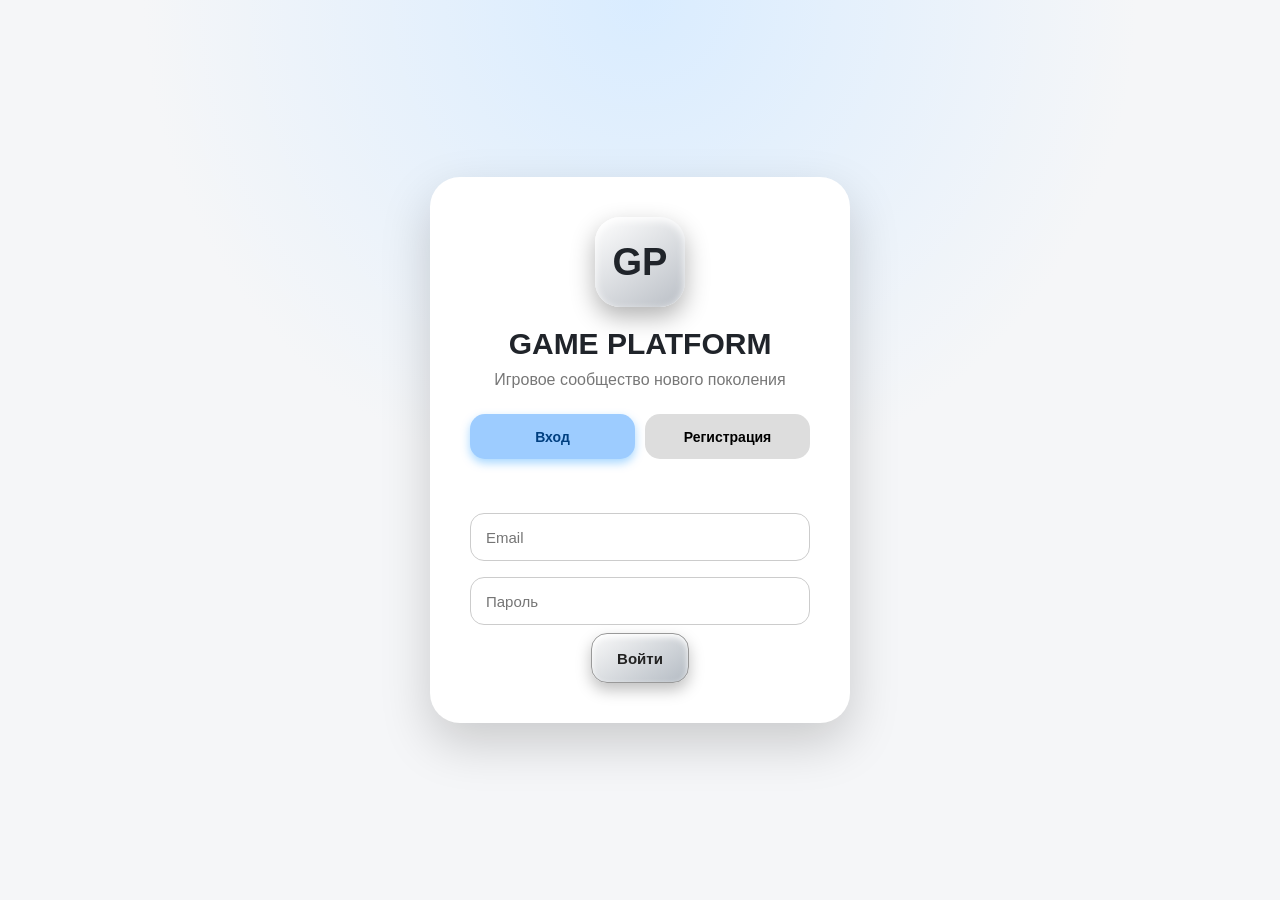
==== index.html @ 3b7c0f41 "Update index.html" ====
<!DOCTYPE html>
<html lang="ru">
<head>
<meta charset="UTF-8">
<meta name="viewport" content="width=device-width, initial-scale=1.0">
<title>GAME PLATFORM</title>
<link rel="stylesheet" href="style.css">
</head>
<body>

<section id="auth-screen" class="auth-screen">
  <div class="auth-card">
    <div class="logo">GP</div>
    <h1>GAME PLATFORM</h1>
    <p>Игровое сообщество нового поколения</p>

    <div class="auth-tabs">
      <button id="login-tab" class="active" type="button">Вход</button>
      <button id="register-tab" type="button">Регистрация</button>
    </div>

    <div id="auth-message"></div>

    <form id="login-form" autocomplete="on">
      <input id="login-email" type="email" placeholder="Email" required autocomplete="email">
      <input id="login-password" type="password" placeholder="Пароль" required autocomplete="current-password">
      <button class="main-button" type="submit">Войти</button>
    </form>

    <form id="register-form" class="hidden" autocomplete="on">
      <input id="register-nickname" placeholder="Игровой ник" required maxlength="30">
      <input id="register-email" type="email" placeholder="Email" required autocomplete="email">
      <input id="register-password" type="password" placeholder="Пароль" required minlength="6" autocomplete="new-password">
      <button class="main-button" type="submit">Создать аккаунт</button>
    </form>
  </div>
</section>

<div id="app" class="hidden">

  <header class="topbar">
    <div class="brand">
      <div class="brand-logo">GP</div>
      <div>
        <h2>GAME PLATFORM</h2>
        <span>COMMUNITY</span>
      </div>
    </div>
    <div class="top-profile">
      <img id="top-avatar" referrerpolicy="no-referrer" src="https://cdn-icons-png.flaticon.com/512/4712/4712109.png" alt="">
      <div>
        <strong id="top-name">Player</strong>
        <span>Online</span>
      </div>
    </div>
  </header>

  <div class="layout">

    <aside class="sidebar">
      <div class="menu-title">PLATFORM</div>
      <button class="menu-button active" data-page="home" type="button">🏠 Главная</button>
      <button class="menu-button" data-page="games" type="button">🎮 Игры</button>
      <button class="menu-button" data-page="guilds" type="button">⚔ Гильдии</button>
      <button class="menu-button" data-page="news" type="button">📰 Новости</button>

      <div class="menu-title">COMMUNITY</div>
      <button class="menu-button" data-page="online" type="button">🟢 Онлайн</button>
      <button class="menu-button" data-page="chat" type="button">💬 Чат</button>
      <button class="menu-button" data-page="conference" type="button">🎙 Конференции</button>
      <button class="menu-button" data-page="profile" type="button">👤 Профиль</button>

      <button id="logout" class="menu-button logout" type="button">Выход</button>
    </aside>

    <main class="content">

      <section id="home" class="page active">
        <h1>Главная</h1>
        <div class="dash-stats">
          <div class="dash-stat"><div class="dash-stat-icon">🟢</div><div class="dash-stat-value" id="dash-online">—</div><div class="dash-stat-label">Сейчас онлайн</div></div>
          <div class="dash-stat"><div class="dash-stat-icon">🎙</div><div class="dash-stat-value" id="dash-rooms">—</div><div class="dash-stat-label">Активных комнат</div></div>
          <div class="dash-stat"><div class="dash-stat-icon">💬</div><div class="dash-stat-value" id="dash-messages">—</div><div class="dash-stat-label">Сообщений в чате</div></div>
          <div class="dash-stat"><div class="dash-stat-icon">📄</div><div class="dash-stat-value" id="dash-templates">—</div><div class="dash-stat-label">Шаблонов</div></div>
        </div>
        <div class="dash-grid">
          <div class="news-panel"><h2>Последние новости</h2><div id="news-list">Загрузка новостей…</div></div>
          <div class="dash-recent"><h2>Последние сообщения</h2><div id="home-recent-messages" class="dash-recent-list">Загрузка…</div></div>
        </div>
      </section>

      <section id="games" class="page">
        <div class="view-head">
          <h1>🎮 Игры</h1>
          <button id="toggle-add-game" class="main-button" type="button">+ Добавить игру</button>
        </div>

        <div id="add-game-panel" class="add-game-panel hidden">
          <h2>Новая игра</h2>
          <form id="add-game-form" onsubmit="return false">
            <label class="profile-field"><span>Название игры</span><input id="game-name-input" placeholder="Counter-Strike 2" maxlength="60" required></label>
            <label class="profile-field"><span>Ссылка на официальный сайт</span><input id="game-url-input" type="url" placeholder="https://www.counter-strike.net" required><small class="field-hint" id="game-url-hint">Иконка автоматически подтянется с сайта</small></label>
            <label class="profile-field"><span>Описание</span><textarea id="game-desc-input" rows="2" maxlength="200" placeholder="Краткое описание"></textarea></label>
            <label class="profile-field"><span>Своя иконка (необязательно)</span><input id="game-icon-input" type="url" placeholder="Оставьте пустым — подтянем с сайта"></label>
            <div class="game-icon-preview">
              <div class="game-icon-preview-img-wrap" id="game-icon-preview-wrap"><span id="game-icon-preview-fallback">🎮</span></div>
              <span class="game-icon-preview-text" id="game-icon-preview-text">Превью иконки появится здесь</span>
            </div>
            <div class="profile-actions">
              <button id="save-game-btn" class="main-button" type="button">Добавить игру</button>
              <button id="cancel-game-btn" class="main-button secondary" type="button">Отмена</button>
            </div>
            <div id="game-status" class="profile-status"></div>
          </form>
        </div>

        <div id="games-list" class="games-grid"><div class="dash-recent-empty">Загрузка игр…</div></div>
      </section>

      <section id="guilds" class="page">
        <div class="view-head">
          <h1>⚔ Гильдии</h1>
          <button id="guild-create-toggle" class="main-button" type="button">+ Создать гильдию</button>
        </div>

        <div id="guild-create-panel" class="add-game-panel hidden">
          <h2>Новая гильдия</h2>
          <form id="guild-create-form" onsubmit="return false">
            <label class="profile-field"><span>Игра</span><select id="guild-game-select" required><option value="">— Выберите игру —</option></select></label>
            <label class="profile-field"><span>Название гильдии</span><input id="guild-name-input" placeholder="Название" maxlength="40" required></label>
            <label class="profile-field"><span>Описание</span><textarea id="guild-desc-input" rows="2" maxlength="200" placeholder="Кратко о гильдии"></textarea></label>
            <div class="profile-actions">
              <button id="guild-create-btn" class="main-button" type="button">Создать</button>
              <button id="guild-create-cancel" class="main-button secondary" type="button">Отмена</button>
            </div>
          </form>
        </div>

        <div class="guilds-game-filter" id="guilds-game-filter"></div>
        <div id="guilds-list" class="guilds-grid"><div class="dash-recent-empty">Загрузка…</div></div>
      </section>

      <section id="news" class="page"><h1>📰 Новости</h1><div class="news-panel"><div id="news-page-list">Загрузка…</div></div></section>

      <section id="online" class="page">
        <div class="view-head"><h1>🟢 Онлайн</h1><span class="online-count-badge" id="online-page-count">0</span></div>
        <div id="online-list-page" class="online-list-page"><div class="dash-recent-empty">Никого нет онлайн</div></div>
      </section>

      <section id="chat" class="page">
        <h1>💬 Общий чат</h1>
        <div class="chat-box">
          <div id="messages" class="messages"></div>
          <div class="chat-controls">
            <input id="message-text" placeholder="Сообщение…" maxlength="500" autocomplete="off">
            <button id="send-message" class="main-button" type="button">Отправить</button>
          </div>
        </div>
      </section>

      <section id="conference" class="page">
        <h1>🎙 Видеоконференции</h1>
        <div class="conference-layout">
          <div class="rooms-panel">
            <h2>Комнаты</h2>
            <form id="create-room-form" class="create-room-form" onsubmit="return false">
              <input id="room-name-input" placeholder="Название комнаты" maxlength="60" required>
              <input id="room-desc-input" placeholder="Описание (необязательно)" maxlength="120">
              <button id="create-room-btn" class="main-button" type="button">Создать</button>
            </form>
            <div id="rooms-list">Загрузка комнат…</div>
          </div>
          <div class="video-panel">
            <h2 id="current-room-title">Комната не выбрана</h2>
            <div id="room-status" class="room-status"></div>
            <div id="mirotalk-container" class="mirotalk-container">
              <div class="mirotalk-placeholder" id="mirotalk-placeholder">
                <div class="mirotalk-placeholder-icon">🎥</div>
                <p>Выберите комнату из списка слева, чтобы начать конференцию</p>
              </div>
            </div>
            <div class="room-controls"><button id="leave-room" class="main-button" type="button">Покинуть комнату</button></div>
          </div>
        </div>
      </section>

      <section id="profile" class="page">
        <h1>👤 Профиль</h1>
        <div class="profile-card">
          <div class="profile-avatar-wrap"><img id="profile-avatar" referrerpolicy="no-referrer" src="https://cdn-icons-png.flaticon.com/512/4712/4712109.png" alt=""></div>
          <h2 id="profile-name">Player</h2>
          <div id="vip-level">VIP 0</div>
          <div id="admin-badge" class="admin-badge hidden">👑 Администратор</div>
          <div class="profile-id"><span>ID профиля</span><code id="profile-id">—</code></div>
          <div id="schema-warning" class="schema-warning hidden"></div>
          <form class="profile-form" id="profile-form" onsubmit="return false">
            <label class="profile-field" id="field-nickname"><span>Никнейм</span><input id="pf-nickname" placeholder="Player" maxlength="30" required><small class="field-hint">От 2 до 30 символов.</small></label>
            <label class="profile-field" id="field-avatar"><span>Ссылка на аватар</span><input id="pf-avatar" placeholder="https://i.imgur.com/xxxxx.jpg" type="url"><small class="field-hint" id="pf-avatar-hint">Прямая ссылка на картинку.</small></label>
            <div class="profile-field-row" id="field-row-city-age">
              <label class="profile-field" id="field-city"><span>Город</span><input id="pf-city" placeholder="Москва" maxlength="40"></label>
              <label class="profile-field" id="field-age"><span>Возраст</span><input id="pf-age" type="number" min="1" max="120" placeholder="18"></label>
            </div>
            <label class="profile-field" id="field-about"><span>О себе</span><textarea id="pf-about" rows="4" maxlength="300" placeholder="Расскажите о себе…"></textarea><small class="field-hint"><span id="pf-about-count">0</span> / 300</small></label>
            <div class="profile-actions">
              <button id="save-profile" class="main-button" type="button">Сохранить</button>
              <button id="reset-profile" class="main-button secondary" type="button">Сбросить</button>
            </div>
            <div id="profile-status" class="profile-status"></div>
          </form>
        </div>
      </section>

    </main>

    <aside class="rightbar">
      <h3>PROFILE</h3>
      <div class="side-profile">
        <img id="side-avatar" referrerpolicy="no-referrer" src="https://cdn-icons-png.flaticon.com/512/4712/4712109.png" alt="">
        <h2 id="side-name">Player</h2>
        <div id="side-vip">VIP 0</div>
      </div>
      <div class="online-box"><span class="online-dot"></span>Онлайн: <strong id="online-count">0</strong></div>
    </aside>

  </div>
</div>

<div id="guild-overlay" class="guild-overlay hidden">
  <div class="guild-overlay-header">
    <button id="guild-overlay-back" class="guild-overlay-back" type="button">← Назад</button>
    <div class="guild-overlay-header-title" id="guild-overlay-header-title">Гильдия</div>
    <div class="guild-overlay-header-actions" id="guild-overlay-header-actions"></div>
  </div>
  <div class="guild-overlay-body" id="guild-overlay-body"></div>
</div>

<div id="file-viewer" class="file-viewer hidden">
  <div class="file-viewer-header">
    <div class="file-viewer-title" id="file-viewer-title">Файл</div>
    <div class="file-viewer-actions">
      <button id="file-viewer-download" class="main-button" type="button">⬇ Скачать</button>
      <button id="file-viewer-close" class="main-button danger" type="button">Закрыть</button>
    </div>
  </div>
  <div class="file-viewer-body" id="file-viewer-body"></div>
</div>

<!-- ============================================================
     РЕДАКТОР
============================================================ -->
<div id="template-viewer" class="template-viewer hidden">
  <div class="template-viewer-window">

    <div class="template-viewer-header">
      <div class="template-viewer-title">
        <div class="template-viewer-title-main" id="tpl-viewer-title">Редактор</div>
        <div class="template-viewer-title-sub" id="tpl-viewer-sub">—</div>
      </div>
      <div class="template-viewer-actions">
        <span class="tpl-mode-badge" id="tpl-mode-badge">🔒 Только просмотр</span>
        <button id="tpl-viewer-reset" class="main-button secondary hidden" type="button">↺ Отменить</button>
        <button id="tpl-viewer-save" class="main-button hidden" type="button">💾 Сохранить</button>
        <button id="tpl-viewer-close" class="main-button danger" type="button">Закрыть</button>
      </div>
    </div>

    <div class="editor-tabs">
      <button class="editor-tab-btn active" data-mode="content" type="button">🎨 Содержимое</button>
      <button class="editor-tab-btn" data-mode="code" type="button">&lt;/&gt; HTML-код</button>
      <button class="editor-tab-btn" data-mode="import" type="button">🌐 Импорт с сайта</button>
    </div>

    <div class="editor-toolbar" id="editor-toolbar"></div>

    <div class="editor-body">
      <div class="editor-pane editor-pane-content active" id="editor-pane-content">
        <div class="visual-editor-wrap">
          <div id="visual-editor" class="visual-editor" contenteditable="false"></div>
        </div>
      </div>

      <div class="editor-pane editor-pane-code" id="editor-pane-code">
        <textarea id="tpl-viewer-code" spellcheck="false" autocomplete="off"></textarea>
      </div>

      <div class="editor-pane editor-pane-import" id="editor-pane-import">
        <div class="import-pane">

          <div class="import-mode-switch">
            <button class="import-mode-btn active" data-import-mode="url" type="button">🔗 По ссылке</button>
            <button class="import-mode-btn" data-import-mode="html" type="button">📋 Вставить HTML вручную</button>
          </div>

          <div id="import-url-block">
            <div class="import-url-row">
              <input id="import-url" type="url" placeholder="https://example.com/page" autocomplete="off">
              <button class="main-button" id="import-load" type="button">🌐 Загрузить</button>
            </div>
            <div class="import-hint">
              Скопируйте адрес страницы и вставьте сюда. Загрузим HTML через публичный CORS-прокси,
              найдём все таблицы и картинки. Если сайт блокирует прокси — переключитесь на режим «Вставить HTML вручную».
            </div>
          </div>

          <div id="import-html-block" class="hidden">
            <div class="import-url-row">
              <input id="import-base-url" type="url" placeholder="https://example.com/  (для абсолютных ссылок картинок)" autocomplete="off">
              <button class="main-button" id="import-parse-btn" type="button">📋 Разобрать HTML</button>
            </div>
            <textarea id="import-html" placeholder="Откройте нужную страницу, нажмите Ctrl+U (или Cmd+Option+U), выделите всё (Ctrl+A / Cmd+A), скопируйте (Ctrl+C / Cmd+C) и вставьте сюда…" spellcheck="false"></textarea>
            <div class="import-hint">
              Этот режим работает всегда: браузер отдаёт вам HTML, а парсер находит таблицы и картинки локально.
              В поле URL укажите адрес страницы — это нужно, чтобы относительные ссылки картинок стали абсолютными.
            </div>
          </div>

          <div id="import-status" class="import-status"></div>
          <div id="import-results" class="import-results"></div>

          <div class="import-footer">
            <div class="import-counter" id="import-counter">Выбрано: 0</div>
            <div class="import-footer-actions">
              <button class="main-button secondary" id="import-clear" type="button">Сбросить</button>
              <button class="main-button" id="import-insert" type="button" disabled>💾 Сохранить в документ</button>
            </div>
          </div>

        </div>
      </div>
    </div>

    <div class="editor-status-bar" id="editor-status-bar"></div>

  </div>
</div>

<script src="https://cdn.jsdelivr.net/npm/@supabase/supabase-js@2"></script>
<script src="https://cdn.jsdelivr.net/npm/xlsx@0.18.5/dist/xlsx.full.min.js"></script>
<script src="app.js"></script>

</body>
</html>
---- style.css ----
/* =====================================
   GAME PLATFORM — WHITE 3D UI
===================================== */

*{ box-sizing:border-box; margin:0; padding:0; font-family:"Segoe UI", Arial, sans-serif; }
body{ background:#ffffff; color:#20242a; min-height:100vh; }
.hidden{ display:none!important; }

/* AUTH */
.auth-screen{ width:100%; height:100vh; display:flex; justify-content:center; align-items:center;
    background:radial-gradient(circle at top, #d9ecff, transparent 45%), #f5f6f8; }
.auth-card{ width:420px; padding:40px; background:white; border-radius:30px;
    box-shadow:0 20px 50px rgba(0,0,0,.18); text-align:center; }
.logo{ width:90px; height:90px; margin:auto;
    display:flex; align-items:center; justify-content:center;
    border-radius:25px; font-size:38px; font-weight:900;
    background:linear-gradient(145deg,#ffffff,#b9bec5);
    box-shadow:inset 0 3px 8px white, 0 10px 25px rgba(0,0,0,.3); }
.auth-card h1{ margin-top:20px; font-size:30px; }
.auth-card p{ color:#777; margin:10px 0 25px; }
.auth-tabs{ display:flex; gap:10px; margin-bottom:20px; }
.auth-tabs button{ flex:1; height:45px; border:none; border-radius:15px; cursor:pointer;
    background:#ddd; font-weight:700; font-size:14px; transition:.2s; }
.auth-tabs button.active{ background:#9dccff; color:#003f80;
    box-shadow:0 4px 10px rgba(0,140,255,.35); }
#auth-message{ min-height:18px; margin-bottom:8px; font-size:13px; color:#c33; }
#auth-message.ok{ color:#1e8f4a; }

input, textarea, select{
    width:100%; padding:0 15px; margin:8px 0; border-radius:14px;
    border:1px solid #ccc; background:white; font-size:15px;
    transition:.2s; font-family:inherit; color:#1a2332;
}
input, select{ height:48px; }
textarea{ padding:12px 15px; resize:vertical; }
input:focus, textarea:focus, select:focus{
    outline:none; border-color:#369cff; box-shadow:0 0 12px rgba(0,140,255,.45);
}

.main-button{ height:50px; padding:0 25px; border-radius:16px;
    border:1px solid #999; cursor:pointer;
    background:linear-gradient(145deg,#fafafa,#b4bbc3);
    color:#222; font-weight:700; font-size:15px;
    box-shadow:inset 0 3px 6px white, 0 7px 15px rgba(0,0,0,.25); transition:.25s; }
.main-button:hover{ transform:translateY(-3px);
    background:linear-gradient(145deg,#fff,#9ed0ff); color:#004d99;
    box-shadow:0 0 18px rgba(0,140,255,.7), 0 10px 20px rgba(0,0,0,.3); }
.main-button:active{ transform:translateY(0);
    box-shadow:inset 0 3px 6px rgba(0,0,0,.2), 0 3px 8px rgba(0,0,0,.2); }
.main-button.secondary{ background:linear-gradient(145deg,#f0f3f7,#d4dae3); color:#4a5568; }
.main-button.danger{ background:linear-gradient(145deg,#fde8e8,#f4b8b8); color:#8a1717; border-color:#e0a0a0; }
.main-button:disabled{ opacity:.5; cursor:not-allowed; transform:none; }
.main-button.small{ height:38px; padding:0 14px; font-size:13px; border-radius:12px; }

.topbar{ height:85px; display:flex; justify-content:space-between; align-items:center;
    padding:0 30px; background:white; border-bottom:1px solid #ddd;
    box-shadow:0 5px 20px rgba(0,0,0,.12); }
.brand{ display:flex; align-items:center; gap:15px; }
.brand-logo{ width:55px; height:55px; display:flex; align-items:center; justify-content:center;
    border-radius:18px; font-size:25px; font-weight:900;
    background:linear-gradient(145deg,#fff,#aaa);
    box-shadow:0 6px 15px rgba(0,0,0,.3); }
.brand span{ color:#777; font-size:12px; }
.top-profile{ display:flex; align-items:center; gap:15px; }
.top-profile img{ width:55px; height:55px; border-radius:50%; object-fit:cover;
    border:3px solid white; box-shadow:0 5px 15px rgba(0,0,0,.3); background:#eef2f8; }

.layout{ display:flex; min-height:calc(100vh - 85px); }
.sidebar{ width:270px; background:linear-gradient(180deg,#f1f3f6,#d8dce2);
    padding:20px; box-shadow:5px 0 25px rgba(0,0,0,.15); }
.menu-title{ margin:20px 10px 10px; color:#777; font-size:12px;
    font-weight:900; letter-spacing:2px; }
.menu-button{ width:100%; height:52px; margin-bottom:14px; border-radius:16px;
    border:1px solid #999; cursor:pointer; font-size:15px; font-weight:700;
    background:linear-gradient(145deg,#fafafa,#b5bbc2);
    box-shadow:inset 0 3px 5px white, 0 6px 12px rgba(0,0,0,.25);
    transition:.25s; text-align:left; padding:0 16px; }
.menu-button:hover, .menu-button.active{
    transform:translateY(-3px);
    background:linear-gradient(145deg,#fff,#a9d6ff);
    color:#004d99;
    box-shadow:0 0 20px rgba(140,200,255,.7), 0 8px 18px rgba(0,0,0,.3); }
.logout{ margin-top:40px; }
.content{ flex:1; padding:35px; min-width:0; }
.page{ display:none; }
.page.active{ display:block; }
.content h1{ font-size:34px; margin-bottom:25px; }

.news-panel, .empty-card, .chat-box, .profile-card,
.rooms-panel, .video-panel{
    background:white; border-radius:25px; padding:30px;
    border:1px solid #eee; box-shadow:0 10px 35px rgba(0,0,0,.15); }

.view-head{ display:flex; align-items:center; justify-content:space-between;
    margin-bottom:20px; gap:16px; flex-wrap:wrap; }
.view-head h1{ margin-bottom:0; }
.online-count-badge{ padding:6px 16px; border-radius:20px; font-weight:800;
    background:linear-gradient(145deg,#dff5e1,#a7e2ad);
    color:#155724; font-size:14px; }

.dash-stats{ display:grid; grid-template-columns:repeat(auto-fit, minmax(180px, 1fr));
    gap:14px; margin-bottom:24px; }
.dash-stat{ background:white; border:1px solid #eee; border-radius:20px;
    padding:22px; text-align:center;
    box-shadow:0 8px 22px rgba(0,0,0,.10); transition:.2s; }
.dash-stat:hover{ transform:translateY(-3px); box-shadow:0 12px 28px rgba(60,120,220,.18); }
.dash-stat-icon{ font-size:32px; margin-bottom:8px; }
.dash-stat-value{ font-size:30px; font-weight:900; color:#1a2332; }
.dash-stat-label{ font-size:12px; color:#7a849a; margin-top:4px;
    text-transform:uppercase; letter-spacing:.6px; font-weight:700; }
.dash-grid{ display:grid; grid-template-columns:1fr 1fr; gap:20px; }
.dash-recent{ background:white; border-radius:25px; padding:30px;
    border:1px solid #eee; box-shadow:0 10px 35px rgba(0,0,0,.15); }
.dash-recent h2, .news-panel h2{ font-size:18px; margin-bottom:14px; color:#1a2332; }
.dash-recent-list{ display:flex; flex-direction:column; gap:10px;
    max-height:340px; overflow-y:auto; }
.dash-recent-item{ padding:10px 12px; background:#f8faff;
    border:1px solid #eaf0f9; border-radius:12px; font-size:13px; }
.dash-recent-item b{ color:#1b4aa8; }
.dash-recent-item .dash-recent-time{ color:#98a2b5; font-size:11px; margin-left:6px; }
.dash-recent-empty{ padding:30px; text-align:center; color:#98a2b5; font-size:13px;
    background:#fafcff; border:1px dashed #dfe7f2; border-radius:14px; }

.news-item{ padding:18px; border-left:4px solid #369cff;
    background:#f8faff; border-radius:12px; margin-bottom:14px; }
.news-item h3{ font-size:17px; margin-bottom:8px; color:#1a2332; }
.news-item p{ color:#5a6577; font-size:14px; line-height:1.5; }

.messages{ height:460px; overflow-y:auto; background:#f4f6f8;
    border-radius:20px; padding:18px; display:flex; flex-direction:column; gap:10px; }
.chat-message{ display:flex; gap:10px; padding:8px 10px;
    border-radius:14px; transition:.15s; position:relative; }
.chat-message:hover{ background:#f8fbff; }
.chat-message.own{ background:linear-gradient(180deg,#eef4ff,#dfeaff); }
.chat-avatar{ width:38px; height:38px; border-radius:50%;
    background:#e3ecfb; color:#1b4aa8;
    display:flex; align-items:center; justify-content:center;
    font-weight:800; font-size:15px; flex-shrink:0; overflow:hidden;
    border:2px solid white; box-shadow:0 3px 8px rgba(0,0,0,.08); }
.chat-avatar img{ width:100%; height:100%; object-fit:cover; }
.chat-body{ flex:1; min-width:0; }
.chat-head{ display:flex; align-items:baseline; gap:8px; }
.chat-head b{ color:#1b4aa8; font-size:14px; }
.chat-head .msg-time{ color:#98a2b5; font-size:11px; }
.chat-text{ color:#2a3446; font-size:14px; margin-top:2px;
    line-height:1.45; word-wrap:break-word; overflow-wrap:anywhere; }
.chat-delete{ position:absolute; top:6px; right:6px;
    width:26px; height:26px; border-radius:8px;
    background:#fff; border:1px solid #e6b3b3; color:#c33;
    cursor:pointer; font-size:14px; line-height:1;
    display:none; align-items:center; justify-content:center; }
.chat-message:hover .chat-delete{ display:flex; }
.chat-delete:hover{ background:#fde8e8; }
.chat-controls{ display:flex; gap:10px; margin-top:15px; }
.chat-controls input{ flex:1; margin:0; }

.conference-layout{ display:flex; gap:25px; align-items:flex-start; }
.rooms-panel{ width:340px; flex-shrink:0; }
.video-panel{ flex:1; min-width:0; }
.create-room-form{ display:flex; flex-direction:column; gap:8px; margin-bottom:18px;
    padding:14px; background:#f8faff; border:1px solid #eaf0f9; border-radius:14px; }
.create-room-form input, .create-room-form select, .create-room-form textarea{ margin:0; height:42px; font-size:14px; }
.create-room-form button{ height:42px; font-size:14px; }
.room-card{ background:#f4f5f7; padding:18px; margin-bottom:15px;
    border-radius:18px; box-shadow:0 5px 12px rgba(0,0,0,.12); border:1px solid #e8edf5; }
.room-card h3{ font-size:16px; margin-bottom:6px; color:#1a2332; }
.room-card p{ font-size:13px; color:#6a7488; margin-bottom:6px; }
.room-card .main-button{ margin-top:10px; width:100%; height:42px; font-size:14px; }
.room-status{ min-height:20px; margin-bottom:10px; font-size:12.5px;
    color:#7a849a; font-weight:600; }
.room-status.err{ color:#c33; }
.room-status.ok{ color:#1e8f4a; }

.mirotalk-container{ width:100%; height:550px; border-radius:20px; overflow:hidden;
    background:#0f172a; margin:20px 0; position:relative; border:1px solid #334155; }
.mirotalk-container iframe{ width:100%; height:100%; border:0; display:block; }
.mirotalk-placeholder{ width:100%; height:100%; display:flex; flex-direction:column;
    align-items:center; justify-content:center; color:#8ba1c2; text-align:center; padding:40px; }
.mirotalk-placeholder-icon{ font-size:64px; margin-bottom:16px; opacity:.6; }
.mirotalk-placeholder p{ font-size:15px; max-width:320px; line-height:1.5; }
.room-controls{ display:flex; gap:10px; flex-wrap:wrap; margin-top:15px; }
.room-controls .main-button{ height:44px; font-size:14px; padding:0 18px; }

/* GAMES */
.add-game-panel{ background:white; border:1px solid #eee; border-radius:25px;
    padding:28px; margin-bottom:24px; box-shadow:0 10px 35px rgba(0,0,0,.15); }
.add-game-panel h2{ font-size:18px; margin-bottom:14px; color:#1a2332; }
.add-game-panel form{ display:flex; flex-direction:column; gap:14px; }
.game-icon-preview{ display:flex; align-items:center; gap:14px;
    padding:14px 16px; background:#f8faff; border:1px solid #eaf0f9; border-radius:14px; }
.game-icon-preview-img-wrap{ width:64px; height:64px; border-radius:14px;
    background:linear-gradient(145deg,#eaf2ff,#dfeaff);
    display:flex; align-items:center; justify-content:center;
    font-size:28px; overflow:hidden; flex-shrink:0;
    border:2px solid white; box-shadow:0 4px 12px rgba(60,120,220,.15); }
.game-icon-preview-img-wrap img{ width:100%; height:100%; object-fit:cover; }
.game-icon-preview-text{ font-size:13px; color:#7a849a; line-height:1.4; }
.game-icon-preview-text.ok{ color:#1e8f4a; font-weight:600; }
.game-icon-preview-text.err{ color:#c33; font-weight:600; }
.games-grid{ display:grid; grid-template-columns:repeat(auto-fill, minmax(280px, 1fr)); gap:16px; }
.game-card{ background:white; border:1px solid #e8edf5; border-radius:20px;
    padding:18px; transition:.22s; position:relative;
    box-shadow:0 6px 18px rgba(0,0,0,.06); display:flex; flex-direction:column; gap:12px; }
.game-card:hover{ transform:translateY(-4px); border-color:#cfdff9;
    box-shadow:0 12px 30px rgba(60,120,220,.18); }
.game-card-header{ display:flex; align-items:center; gap:14px; }
.game-card-icon{ width:64px; height:64px; border-radius:16px;
    background:linear-gradient(145deg,#eaf2ff,#dfeaff);
    display:flex; align-items:center; justify-content:center;
    font-size:28px; overflow:hidden; flex-shrink:0;
    border:2px solid white; box-shadow:0 4px 12px rgba(60,120,220,.15); }
.game-card-icon img{ width:100%; height:100%; object-fit:cover; }
.game-card-title{ font-size:16px; font-weight:800; color:#1a2332;
    word-break:break-word; line-height:1.3; }
.game-card-desc{ font-size:13px; color:#6a7488; line-height:1.45; min-height:36px; }
.game-card-actions{ display:flex; gap:8px; flex-wrap:wrap;
    padding-top:10px; border-top:1px solid #eef2f8; }
.game-card-actions .main-button{ flex:1; height:38px; font-size:13px; padding:0 12px; border-radius:12px; }
.game-delete{ position:absolute; top:10px; right:10px;
    width:28px; height:28px; border-radius:10px;
    background:#fff; border:1px solid #e6b3b3; color:#c33;
    cursor:pointer; font-size:16px; line-height:1;
    display:none; align-items:center; justify-content:center; z-index:2; }
.game-card:hover .game-delete{ display:flex; }
.game-delete:hover{ background:#fde8e8; }

/* GUILDS */
.guilds-game-filter{ display:flex; gap:8px; flex-wrap:wrap; margin-bottom:20px; }
.guild-filter-chip{ padding:8px 16px; border-radius:20px; cursor:pointer;
    background:white; border:1px solid #dde6f3; color:#4a5568;
    font-size:13px; font-weight:700; transition:.2s;
    display:flex; align-items:center; gap:6px; }
.guild-filter-chip:hover{ border-color:#a9d6ff; color:#004d99;
    transform:translateY(-2px); box-shadow:0 6px 14px rgba(60,120,220,.15); }
.guild-filter-chip.active{ background:linear-gradient(145deg,#f0f6ff,#e0eeff);
    border-color:#9dccff; color:#1b4aa8; box-shadow:0 6px 14px rgba(60,120,220,.20); }
.guild-filter-chip img{ width:20px; height:20px; border-radius:5px; object-fit:cover; }
.guilds-grid{ display:grid; grid-template-columns:repeat(auto-fill, minmax(280px, 1fr)); gap:16px; }
.guild-card{ background:white; border:1px solid #e8edf5; border-radius:20px;
    padding:18px; cursor:pointer; transition:.22s;
    box-shadow:0 6px 18px rgba(0,0,0,.06);
    display:flex; gap:14px; align-items:flex-start; }
.guild-card:hover{ transform:translateY(-4px); border-color:#cfdff9;
    box-shadow:0 12px 30px rgba(60,120,220,.18); }
.guild-card-icon{ width:56px; height:56px; border-radius:16px; flex-shrink:0;
    background:linear-gradient(145deg,#eaf2ff,#dfeaff);
    display:flex; align-items:center; justify-content:center;
    font-size:26px; overflow:hidden;
    border:2px solid white; box-shadow:0 4px 12px rgba(60,120,220,.15); }
.guild-card-icon img{ width:100%; height:100%; object-fit:cover; }
.guild-card-body{ flex:1; min-width:0; }
.guild-card h3{ font-size:16px; margin-bottom:4px; color:#1a2332; word-break:break-word; }
.guild-card p{ font-size:12.5px; color:#7a849a; margin-bottom:8px; line-height:1.4;
    display:-webkit-box; -webkit-line-clamp:2; -webkit-box-orient:vertical; overflow:hidden; }
.guild-meta{ display:flex; gap:10px; font-size:11.5px; color:#6a7488;
    font-weight:600; flex-wrap:wrap; align-items:center; }
.guild-meta .joined-badge{ color:#155724; background:#dff5e1; padding:2px 8px; border-radius:10px; }
.guild-meta .pending-badge{ color:#8a6a10; background:#fff4d6; padding:2px 8px; border-radius:10px; }
.guild-game-badge{ display:inline-flex; align-items:center; gap:5px;
    padding:3px 9px; border-radius:12px;
    background:#eef4ff; color:#1b4aa8; font-size:11px; font-weight:800; }
.guild-game-badge img{ width:14px; height:14px; border-radius:3px; object-fit:cover; }

/* GUILD OVERLAY */
.guild-overlay{ position:fixed; inset:0; z-index:900;
    background:linear-gradient(180deg,#f4f7fb,#e9eef6);
    display:flex; flex-direction:column; overflow:hidden;
    animation:gov-in .22s ease; }
@keyframes gov-in{ from{ transform:translateY(30px); opacity:0; } to{ transform:translateY(0); opacity:1; } }
.guild-overlay-header{ height:72px; flex-shrink:0;
    background:white; border-bottom:1px solid #e6eaf1;
    display:flex; align-items:center; gap:16px;
    padding:0 24px; box-shadow:0 2px 12px rgba(40,70,120,.08); }
.guild-overlay-back{ height:42px; padding:0 18px; border-radius:12px;
    border:1px solid #cfd6e0;
    background:linear-gradient(180deg,#ffffff,#eef1f6);
    color:#2a3446; font-weight:700; font-size:14px;
    cursor:pointer; transition:.2s;
    box-shadow:inset 0 1px 0 #fff, 0 3px 0 #c4ccd8, 0 4px 10px rgba(40,60,90,.10); }
.guild-overlay-back:hover{ color:#1b57c8; border-color:#b9c8e6;
    box-shadow:inset 0 1px 0 #fff, 0 3px 0 #b9c5d8, 0 6px 12px rgba(60,120,220,.22);
    transform:translateY(-1px); }
.guild-overlay-header-title{ flex:1; font-size:17px; font-weight:800; color:#1a2332;
    white-space:nowrap; overflow:hidden; text-overflow:ellipsis; }
.guild-overlay-header-actions{ display:flex; gap:8px; }
.guild-overlay-header-actions .main-button{ height:42px; padding:0 18px; font-size:13.5px; border-radius:12px; }
.guild-overlay-body{ flex:1; overflow-y:auto; padding:26px;
    display:flex; flex-direction:column; gap:20px;
    max-width:1180px; width:100%; margin:0 auto; }
.guild-hero{ background:white; border-radius:22px; padding:24px;
    border:1px solid #e9eef5; box-shadow:0 10px 30px rgba(40,70,120,.10);
    display:flex; gap:22px; align-items:flex-start; }
.guild-hero-icon{ position:relative; width:110px; height:110px; border-radius:24px; flex-shrink:0;
    background:linear-gradient(145deg,#eaf2ff,#dfeaff);
    display:flex; align-items:center; justify-content:center;
    font-size:52px; overflow:hidden;
    border:3px solid white; box-shadow:0 10px 24px rgba(60,120,220,.20); }
.guild-hero-icon img{ width:100%; height:100%; object-fit:cover; }
.guild-hero-icon-edit{ position:absolute; bottom:-8px; right:-8px;
    width:38px; height:38px; border-radius:50%;
    background:linear-gradient(145deg,#fff,#d0dae8);
    border:2px solid white; cursor:pointer;
    display:flex; align-items:center; justify-content:center;
    font-size:16px; box-shadow:0 4px 12px rgba(0,0,0,.18); transition:.2s; }
.guild-hero-icon-edit:hover{ transform:scale(1.08);
    background:linear-gradient(145deg,#fff,#a9d6ff); }
.guild-hero-info{ flex:1; min-width:0; }
.guild-hero-info h1{ font-size:26px; color:#1a2332; margin-bottom:8px;
    word-break:break-word; line-height:1.2; }
.guild-hero-meta{ display:flex; gap:10px; flex-wrap:wrap; margin-bottom:12px; }
.guild-hero-desc{ color:#5a6577; font-size:14.5px; line-height:1.55;
    margin-bottom:14px; word-wrap:break-word; }
.guild-hero-actions{ display:flex; gap:10px; flex-wrap:wrap; }
.guild-hero-actions .main-button{ height:44px; font-size:14px; padding:0 18px; }

.guild-tabs{ display:flex; gap:6px; background:#eef2f8; padding:6px;
    border-radius:14px; align-self:flex-start; flex-wrap:wrap; }
.guild-tab-btn{ min-width:160px; height:44px; border-radius:10px; border:none;
    cursor:pointer; background:transparent; color:#5a6577;
    font-weight:700; font-size:14px; transition:.2s; padding:0 18px; }
.guild-tab-btn.active{ background:white; color:#1b4aa8;
    box-shadow:0 2px 8px rgba(60,120,220,.15); }
.guild-tab-panel{ background:white; border-radius:22px; padding:24px;
    border:1px solid #e9eef5; box-shadow:0 10px 30px rgba(40,70,120,.10); }
.guild-tab-content{ display:none; }
.guild-tab-content.active{ display:block; }

.guild-pending-section{ padding:14px 16px; background:#fff8e6;
    border:1px solid #f4dca0; border-radius:14px; margin-bottom:18px; }
.guild-pending-title{ font-size:13px; font-weight:800; color:#8a6a10;
    text-transform:uppercase; letter-spacing:.6px; margin-bottom:10px; }
.guild-pending-item{ display:flex; align-items:center; gap:10px;
    padding:8px 10px; background:white; border-radius:10px; margin-bottom:8px; }
.guild-pending-item:last-child{ margin-bottom:0; }
.guild-pending-name{ flex:1; font-weight:700; font-size:13.5px; color:#1a2332; }
.guild-pending-item .main-button{ height:34px; font-size:12.5px; padding:0 12px; }

.guild-members-list{ display:flex; flex-direction:column; gap:10px; }
.guild-member-row{ display:flex; align-items:center; gap:12px;
    padding:12px 14px; background:#f8faff;
    border:1px solid #eaf0f9; border-radius:14px; }
.guild-member-avatar{ width:44px; height:44px; border-radius:50%;
    background:#e3ecfb; color:#1b4aa8;
    display:flex; align-items:center; justify-content:center;
    font-weight:800; font-size:17px; overflow:hidden; flex-shrink:0;
    border:2px solid white; box-shadow:0 3px 8px rgba(0,0,0,.08); }
.guild-member-avatar img{ width:100%; height:100%; object-fit:cover; }
.guild-member-info{ flex:1; min-width:0; }
.guild-member-name{ font-weight:700; font-size:14.5px; color:#1a2332; }
.guild-member-role{ font-size:11.5px; margin-top:2px; font-weight:700; }
.guild-member-role.owner{ color:#b9830a; }
.guild-member-role.deputy{ color:#1b4aa8; }
.guild-member-role.member{ color:#7a849a; }
.guild-member-actions{ display:flex; gap:6px; flex-wrap:wrap; }
.guild-member-actions .main-button{ height:34px; font-size:12px; padding:0 12px; border-radius:10px; }

.material-upload-form{ padding:18px; background:#f8faff;
    border:1px solid #eaf0f9; border-radius:16px; margin-bottom:18px; }
.material-upload-form h3{ font-size:14px; margin-bottom:12px; color:#1a2332; }
.material-form-row{ display:flex; gap:10px; flex-wrap:wrap; margin-bottom:10px; }
.material-form-row > *{ flex:1; min-width:200px; margin:0; }
.material-file-input{
    padding:12px 16px; border-radius:12px; border:1px dashed #a9d6ff;
    background:#fff; cursor:pointer; font-size:13.5px;
    display:flex; align-items:center; gap:10px; transition:.2s; }
.material-file-input:hover{ border-color:#369cff; background:#f6faff; }
.material-file-input input[type="file"]{ display:none; }
.material-file-input .file-text{ color:#5a6577; }
.material-file-input .file-text b{ color:#1b4aa8; }

.upload-progress{ margin-top:8px; height:6px; border-radius:6px;
    background:#e3e9f2; overflow:hidden; }
.upload-progress-bar{ height:100%;
    background:linear-gradient(90deg,#9dccff,#369cff);
    width:0%; transition:width .2s; }

.materials-board{ display:grid;
    grid-template-columns:repeat(auto-fill, minmax(260px, 1fr)); gap:14px; }
.material-btn{ display:flex; align-items:center;
    padding:16px 18px; border-radius:16px;
    border:1px solid #cfd6e0; cursor:pointer; text-align:left;
    background:linear-gradient(180deg,#ffffff 0%,#eef1f6 55%,#dde3ec 100%);
    color:#2a3446; position:relative; overflow:hidden; font-family:inherit;
    box-shadow:inset 0 1px 0 rgba(255,255,255,0.9),
        0 1px 2px rgba(40,60,90,0.10),
        0 3px 0 #c4ccd8,
        0 4px 10px rgba(40,60,90,0.10);
    transition:transform .15s ease, box-shadow .2s ease, color .2s ease, border-color .2s ease; }
.material-btn::after{ content:""; position:absolute; top:0; left:-60%;
    width:40%; height:100%;
    background:linear-gradient(100deg, transparent, rgba(90,150,255,0.28), transparent);
    transform:skewX(-18deg); opacity:0;
    transition:opacity .25s ease, left .55s ease; }
.material-btn:hover::after{ opacity:1; left:130%; }
.material-btn:hover{ color:#1b57c8; border-color:#b9c8e6; transform:translateY(-3px);
    box-shadow:inset 0 1px 0 rgba(255,255,255,0.9),
        0 1px 2px rgba(40,60,90,0.12),
        0 4px 0 #b9c5d8,
        0 8px 18px rgba(60,120,220,0.24); }
.material-btn-body{ flex:1; min-width:0; }
.material-btn-title{ font-weight:800; font-size:14.5px; color:inherit;
    word-break:break-word; line-height:1.3; margin-bottom:3px; }
.material-btn-meta{ font-size:11.5px; color:#7a849a; font-weight:600;
    word-break:break-word; line-height:1.3; }
.material-btn-delete{ position:absolute; top:8px; right:8px;
    width:26px; height:26px; border-radius:8px;
    background:#fff; border:1px solid #e6b3b3; color:#c33;
    cursor:pointer; font-size:14px; line-height:1;
    display:none; align-items:center; justify-content:center; z-index:2; }
.material-btn:hover .material-btn-delete{ display:flex; }
.material-btn-delete:hover{ background:#fde8e8; }

.tpl-ai-hint{ display:flex; gap:16px;
    padding:16px 18px;
    background:linear-gradient(135deg,#f0f7ff 0%,#e8f3ff 100%);
    border:1px solid #cfdff9; border-radius:16px; margin-bottom:18px; }
.tpl-ai-hint-icon{ font-size:32px; flex-shrink:0;
    width:52px; height:52px; display:flex; align-items:center; justify-content:center;
    background:white; border-radius:14px; box-shadow:0 6px 16px rgba(60,120,220,.15); }
.tpl-ai-hint-body{ flex:1; min-width:0; }
.tpl-ai-hint-title{ font-size:14px; font-weight:800; color:#1b4aa8; margin-bottom:5px; }
.tpl-ai-hint-text{ font-size:12.5px; color:#4a648f; line-height:1.5; margin-bottom:10px; }
.tpl-ai-prompt{ padding:12px 14px; background:white;
    border:1px solid #cfdff9; border-left:4px solid #2f7cff;
    border-radius:10px; font-family:Consolas, Monaco, monospace;
    font-size:12px; color:#2a3446; line-height:1.5;
    margin-bottom:10px; word-wrap:break-word; }

.templates-grid{ display:grid;
    grid-template-columns:repeat(auto-fill, minmax(280px, 1fr)); gap:14px; }
.tpl-card{ background:#f8faff; border:1px solid #eaf0f9;
    border-radius:16px; padding:16px;
    display:flex; flex-direction:column; gap:10px;
    transition:.2s; position:relative; }
.tpl-card:hover{ transform:translateY(-3px); border-color:#cfdff9;
    box-shadow:0 10px 24px rgba(60,120,220,.15); }
.tpl-card-title{ font-size:15px; font-weight:800; color:#1a2332;
    line-height:1.3; word-break:break-word; padding-right:24px; }
.tpl-card-desc{ font-size:12.5px; color:#6a7488; line-height:1.5;
    min-height:34px;
    display:-webkit-box; -webkit-line-clamp:3;
    -webkit-box-orient:vertical; overflow:hidden; }
.tpl-card-meta{ font-size:11px; color:#98a2b5;
    display:flex; justify-content:space-between; gap:8px;
    padding-top:8px; border-top:1px solid #e6ecf4; }
.tpl-card-actions{ display:flex; gap:8px; }
.tpl-card-actions .main-button{ flex:1; height:38px; font-size:13px; padding:0 14px; border-radius:11px; }
.tpl-delete{ position:absolute; top:10px; right:10px;
    width:26px; height:26px; border-radius:9px;
    background:#fff; border:1px solid #e6b3b3; color:#c33;
    cursor:pointer; font-size:14px; line-height:1;
    display:none; align-items:center; justify-content:center; z-index:2; }
.tpl-card:hover .tpl-delete{ display:flex; }
.tpl-delete:hover{ background:#fde8e8; }

/* ============================================================
   EDITOR (визуальный редактор + код)
============================================================ */
.template-viewer{
    position:fixed; inset:0; z-index:1100;
    background:rgba(15,25,45,.88);
    backdrop-filter:blur(6px);
    display:flex; align-items:center; justify-content:center;
    padding:20px;
    animation:fade-in .18s ease;
}
@keyframes fade-in{ from{opacity:0} to{opacity:1} }

.template-viewer-window{
    width:100%; max-width:1500px;
    height:100%; max-height:920px;
    background:#eef2f8;
    border-radius:20px;
    display:flex; flex-direction:column;
    overflow:hidden;
    box-shadow:0 30px 80px rgba(0,0,0,.5);
    border:1px solid #cfd6e0;
}

.template-viewer-header{
    min-height:64px; flex-shrink:0;
    display:flex; align-items:center; gap:14px;
    padding:12px 22px;
    background:rgba(255,255,255,.97);
    border-bottom:1px solid #e6eaf1;
    flex-wrap:wrap;
}
.template-viewer-title{ flex:1; min-width:200px; }
.template-viewer-title-main{
    font-weight:800; color:#1a2332; font-size:16px;
    white-space:nowrap; overflow:hidden; text-overflow:ellipsis;
}
.template-viewer-title-sub{
    font-size:12px; color:#7a849a; margin-top:2px;
    white-space:nowrap; overflow:hidden; text-overflow:ellipsis;
}
.template-viewer-actions{
    display:flex; align-items:center; gap:10px; flex-wrap:wrap;
}
.tpl-mode-badge{
    display:inline-flex; align-items:center; gap:6px;
    padding:6px 12px; border-radius:12px;
    background:#f0f3f7; border:1px solid #d4dae3;
    color:#4a5568; font-size:12px; font-weight:700;
}
.tpl-mode-badge.editing{
    background:#e6f7ec; border-color:#a7e2ad;
    color:#155724;
}
.template-viewer-actions .main-button{
    height:40px; padding:0 16px; font-size:13px; border-radius:12px;
}

/* Tabs */
.editor-tabs{
    display:flex; gap:6px;
    padding:8px 16px 0;
    background:white;
    border-bottom:1px solid #e6eaf1;
    flex-shrink:0;
}
.editor-tab-btn{
    height:44px; padding:0 22px;
    border:none; border-radius:12px 12px 0 0;
    background:transparent;
    color:#5a6577;
    font-weight:700; font-size:13.5px;
    cursor:pointer;
    transition:.2s;
    border-bottom:3px solid transparent;
    margin-bottom:-1px;
}
.editor-tab-btn:hover{ color:#1b4aa8; background:#f5f9ff; }
.editor-tab-btn.active{
    color:#1b4aa8;
    border-bottom-color:#2f7cff;
    background:#f5f9ff;
}

/* Toolbar */
.editor-toolbar{
    min-height:52px; flex-shrink:0;
    padding:8px 16px;
    background:linear-gradient(180deg,#fbfdff,#f0f5fb);
    border-bottom:1px solid #e6eaf1;
    display:flex; gap:6px; flex-wrap:wrap; align-items:center;
}
.tb-btn{
    height:36px; min-width:36px;
    padding:0 10px;
    border-radius:10px;
    border:1px solid #cfd6e0;
    background:white;
    color:#2a3446;
    cursor:pointer;
    font-weight:700;
    font-size:13px;
    transition:.15s;
    display:inline-flex; align-items:center; justify-content:center; gap:6px;
}
.tb-btn:hover{
    background:linear-gradient(180deg,#fff,#e0eeff);
    border-color:#a9d6ff; color:#1b4aa8;
    transform:translateY(-1px);
    box-shadow:0 4px 10px rgba(60,120,220,.15);
}
.tb-btn:active{ transform:translateY(0); }
.tb-btn.tb-primary{ color:#1b4aa8; border-color:#a9d6ff; }
.tb-btn.tb-danger{ color:#8a1717; border-color:#e0a0a0; }
.tb-sep{
    width:1px; height:26px; background:#d5dbe5; margin:0 4px;
}

.editor-body{
    flex:1; min-height:0;
    padding:14px;
    display:flex;
    overflow:hidden;
}
.editor-pane{
    flex:1;
    display:none;
    min-width:0; min-height:0;
    border-radius:14px;
    overflow:hidden;
    border:1px solid #e6eaf1;
    box-shadow:0 6px 18px rgba(40,70,120,.10);
    background:white;
}
.editor-pane.active{ display:flex; flex-direction:column; }

/* Visual content pane */
.visual-editor-wrap{
    flex:1;
    overflow:auto;
    padding:18px;
    background:#f4f6fa;
    display:flex; justify-content:center;
}
.visual-editor{
    width:100%; max-width:900px;
    min-height:400px;
    background:white;
    border-radius:8px;
    padding:24px;
    box-shadow:0 8px 24px rgba(40,70,120,.10);
    font-family:"Segoe UI", Arial, sans-serif;
    font-size:14px;
    line-height:1.5;
    color:#1a2332;
    outline:none;
    transition:.15s;
}
.visual-editor[contenteditable="true"]:focus{
    box-shadow:0 8px 24px rgba(40,70,120,.10), 0 0 0 3px rgba(90,150,255,.18);
}
.visual-editor[contenteditable="false"]{
    cursor:not-allowed;
    background:#fbfcfe;
}

/* Стили таблиц внутри визуального редактора */
.visual-editor table{
    border-collapse:collapse;
    width:100%;
    font-size:14px;
    margin:8px 0;
}
.visual-editor th,
.visual-editor td{
    border:1px solid #d8e0ee;
    padding:8px 10px;
    text-align:left;
    vertical-align:top;
    min-width:60px;
}
.visual-editor th{
    background:#2f7cff;
    color:#fff;
    font-weight:700;
}
.visual-editor tr:nth-child(even) td{ background:#f8faff; }

.visual-editor .num{ width:30px; text-align:center; color:#98a2b5; font-weight:700; }
.visual-editor .nick{ font-weight:700; }
.visual-editor .guild{ color:#4a5568; }
.visual-editor .faction-cell{ color:#fff; font-weight:700; text-align:center; padding:6px 10px; white-space:nowrap; }
.visual-editor .f-england{ background:#a31c1c; }
.visual-editor .f-france{ background:#1c3fa3; }
.visual-editor .f-spain{ background:#a37212; }
.visual-editor .f-holland{ background:#a35712; }
.visual-editor .f-portugal{ background:#12663a; }
.visual-editor .f-pirates{ background:#2a2a2a; }

.visual-editor h1, .visual-editor h2, .visual-editor h3{ margin:12px 0 8px; }
.visual-editor p{ margin:8px 0; }
.visual-editor ul, .visual-editor ol{ margin:8px 0 8px 22px; }

/* Code pane */
.editor-pane-code textarea{
    flex:1;
    width:100%;
    padding:16px 18px;
    margin:0;
    border:0;
    border-radius:0;
    font-family:"Consolas", "Menlo", "Monaco", monospace;
    font-size:12.5px;
    line-height:1.6;
    color:#1a2332;
    background:#fbfdff;
    resize:none;
    outline:none;
    tab-size:2;
    white-space:pre;
    overflow:auto;
}
.editor-pane-code textarea:focus{ background:#fff; }
.editor-pane-code textarea[readonly]{ background:#f4f6f8; color:#4a5568; cursor:not-allowed; }

.editor-status-bar{
    min-height:28px; flex-shrink:0;
    padding:6px 20px;
    background:rgba(255,255,255,.9);
    border-top:1px solid #e6eaf1;
    font-size:12px;
    color:#7a849a;
    display:flex; align-items:center; justify-content:space-between;
    gap:12px;
}
.editor-status-bar .ok{ color:#1e8f4a; font-weight:700; }
.editor-status-bar .dirty{ color:#c98a0a; font-weight:700; }
.editor-status-bar .err{ color:#c33; font-weight:700; }

/* FILE VIEWER (для не-HTML/не-Excel файлов) */
.file-viewer{
    position:fixed; inset:0; z-index:1050;
    background:rgba(15,25,45,.85);
    backdrop-filter:blur(6px);
    display:flex; flex-direction:column;
    animation:fade-in .18s ease;
}
.file-viewer-header{
    height:64px; flex-shrink:0;
    display:flex; align-items:center; gap:14px;
    padding:0 22px;
    background:rgba(255,255,255,.95);
    border-bottom:1px solid #e6eaf1;
}
.file-viewer-title{
    flex:1; font-weight:800; color:#1a2332;
    font-size:15px; white-space:nowrap; overflow:hidden; text-overflow:ellipsis;
}
.file-viewer-actions{ display:flex; gap:8px; }
.file-viewer-actions .main-button{ height:40px; padding:0 16px; font-size:13px; border-radius:12px; }
.file-viewer-body{
    flex:1; display:flex; align-items:center; justify-content:center;
    padding:20px; overflow:auto;
}
.file-viewer-body img,
.file-viewer-body video{ max-width:100%; max-height:100%;
    border-radius:12px; box-shadow:0 20px 60px rgba(0,0,0,.4); }
.file-viewer-body audio{ width:min(600px, 100%); }
.file-viewer-body iframe{ width:100%; height:100%; border:0; background:white; border-radius:12px; }
.file-viewer-body .viewer-fallback{ color:#fff; text-align:center; padding:40px; }
.file-viewer-body .viewer-fallback .big{ font-size:72px; margin-bottom:16px; display:block; }
.file-viewer-body .viewer-fallback p{ color:#cbd5e1; margin-bottom:20px; }

/* PROFILE */
.profile-card{ max-width:520px; text-align:center; }
.profile-avatar-wrap{ position:relative; width:150px; height:150px; margin:0 auto; }
.profile-card img#profile-avatar{
    width:150px; height:150px; border-radius:50%; object-fit:cover;
    box-shadow:0 10px 25px rgba(0,0,0,.3); background:#eef2f8;
    border:4px solid white;
}
#vip-level, #side-vip{ display:inline-block; padding:8px 18px; border-radius:20px;
    margin:15px; font-weight:900; font-size:13px;
    background:linear-gradient(145deg,#ffe97a,#d79b00); }
.admin-badge{
    display:inline-block; padding:8px 18px; border-radius:20px;
    margin:0 15px 15px; font-weight:900; font-size:13px;
    background:linear-gradient(145deg,#ffd6ff,#c47aff);
    color:#3b0060; letter-spacing:.5px;
}
.profile-id{ display:flex; flex-direction:column; gap:4px;
    padding:10px 14px; background:#f8fafc; border:1px solid #eaf0f9;
    border-radius:12px; font-size:11px; color:#6a7488;
    margin:12px 0 18px; text-align:left; }
.profile-id > span{ text-transform:uppercase; letter-spacing:.8px;
    font-weight:800; color:#8a94a8; }
.profile-id code{ font-family:"Consolas", "Menlo", monospace;
    color:#1b4aa8; font-size:11px; word-break:break-all; }
.schema-warning{ padding:12px 14px; background:#fff8e6; border:1px solid #f4dca0;
    border-radius:12px; font-size:12.5px; color:#8a6a10;
    text-align:left; margin-bottom:16px; line-height:1.5; }
.profile-form{ display:flex; flex-direction:column; gap:14px;
    text-align:left; margin-top:8px; }
.profile-field{ display:flex; flex-direction:column; gap:6px; }
.profile-field > span{ font-size:12px; font-weight:700; color:#5a6577;
    letter-spacing:.3px; text-transform:uppercase; }
.profile-field input, .profile-field textarea, .profile-field select{
    width:100%; margin:0; height:46px; padding:0 14px;
    border-radius:12px; border:1px solid #d5dbe5;
    background:#fbfcfe; font-size:14px; color:#1a2332; transition:.18s; }
.profile-field textarea{ height:auto; min-height:76px; padding:12px 14px;
    resize:vertical; line-height:1.45; }
.profile-field input:focus, .profile-field textarea:focus, .profile-field select:focus{
    outline:none; border-color:#369cff; background:#fff;
    box-shadow:0 0 12px rgba(0,140,255,.25); }
.field-hint{ font-size:11px; color:#98a2b5; line-height:1.4; }
.field-hint.ok{ color:#1e8f4a; font-weight:600; }
.field-hint.err{ color:#c33; font-weight:600; }
.field-hint.loading{ color:#7a849a; }
.profile-field-row{ display:grid; grid-template-columns:1fr 1fr; gap:12px; }
.profile-actions{ display:flex; gap:10px; margin-top:4px; }
.profile-actions .main-button{ flex:1; height:46px; font-size:14px; }
.profile-status{ min-height:20px; margin-top:4px; font-size:13px; font-weight:600;
    text-align:center; color:#1e8f4a; }
.profile-status.err{ color:#c33; }
.profile-status.loading{ color:#7a849a; }

.rightbar{ width:300px; padding:25px; background:#fafafa; border-left:1px solid #ddd; }
.side-profile{ text-align:center; background:white; padding:25px;
    border-radius:25px; box-shadow:0 10px 25px rgba(0,0,0,.12); }
.side-profile img{ width:120px; height:120px; border-radius:50%; object-fit:cover;
    background:#eef2f8; border:3px solid white;
    box-shadow:0 6px 15px rgba(0,0,0,.15); }
.online-box{ margin-top:25px; padding:20px; background:white;
    border-radius:20px; box-shadow:0 8px 20px rgba(0,0,0,.12); font-size:14px; }
.online-dot{ display:inline-block; width:12px; height:12px;
    background:#00d000; border-radius:50%; margin-right:6px; vertical-align:middle; }

.online-list-page{ display:grid; grid-template-columns:repeat(auto-fill, minmax(220px, 1fr)); gap:12px; }
.online-user-card{ background:white; border:1px solid #e8edf5; border-radius:16px;
    padding:14px; display:flex; align-items:center; gap:12px;
    box-shadow:0 4px 12px rgba(0,0,0,.06); transition:.18s; }
.online-user-card:hover{ transform:translateY(-2px); border-color:#cfdff9;
    box-shadow:0 8px 20px rgba(60,120,220,.15); }
.online-user-avatar{ width:44px; height:44px; border-radius:50%;
    background:#e3ecfb; color:#1b4aa8;
    display:flex; align-items:center; justify-content:center;
    font-weight:800; font-size:16px; overflow:hidden;
    border:2px solid white; box-shadow:0 3px 8px rgba(0,0,0,.10); flex-shrink:0; }
.online-user-avatar img{ width:100%; height:100%; object-fit:cover; }
.online-user-name{ font-weight:700; color:#1a2332; font-size:14px; }
.online-user-meta{ font-size:11.5px; color:#8a94a8; margin-top:2px; }

@media(max-width:1000px){
    .layout{ flex-direction:column; }
    .sidebar, .rightbar{ width:100%; }
    .conference-layout{ flex-direction:column; }
    .rooms-panel{ width:100%; }
    .mirotalk-container{ height:450px; }
    .profile-field-row{ grid-template-columns:1fr; }
    .dash-grid{ grid-template-columns:1fr; }
    .view-head{ flex-direction:column; align-items:flex-start; }
    .guild-hero{ flex-direction:column; align-items:center; text-align:center; }
    .guild-hero-actions{ justify-content:center; }
    .guild-tabs{ align-self:stretch; }
    .guild-tab-btn{ min-width:0; flex:1; padding:0 10px; font-size:13px; }
    .guild-overlay-header{ flex-wrap:wrap; height:auto; padding:12px 16px; gap:10px; }
    .guild-overlay-header-title{ width:100%; order:3; }
    .guild-overlay-body{ padding:14px; }
    .tpl-ai-hint{ flex-direction:column; padding:14px; }
    .template-viewer{ padding:10px; }
    .template-viewer-window{ max-height:none; border-radius:14px; }
    .editor-body{ padding:8px; }
    .editor-tab-btn{ padding:0 12px; font-size:12.5px; height:40px; }
    .visual-editor{ padding:14px; }
}
/* ============================================================
   IMPORT PANE (третья вкладка редактора)
============================================================ */
.editor-pane-import.active{
    display:flex;
    flex-direction:column;
    background:#f4f6fa;
    overflow:hidden;
}
.import-pane{
    flex:1;
    display:flex;
    flex-direction:column;
    min-height:0;
    padding:20px;
    gap:14px;
    overflow:hidden;
}
.import-url-row{
    display:flex;
    gap:10px;
    flex-shrink:0;
}
.import-url-row input{
    flex:1;
    height:48px;
    margin:0;
    border-radius:12px;
    border:1px solid #cfd6e0;
    background:white;
    padding:0 15px;
    font-size:14px;
    color:#1a2332;
}
.import-url-row input:focus{
    outline:none;
    border-color:#7aa8f0;
    box-shadow:0 0 0 4px rgba(90,150,255,.15);
}
.import-url-row .main-button{
    height:48px;
    padding:0 22px;
    font-size:14px;
    border-radius:12px;
    flex-shrink:0;
}
.import-hint{
    font-size:12.5px;
    color:#4a648f;
    line-height:1.5;
    padding:10px 14px;
    background:linear-gradient(135deg,#f0f7ff 0%,#e8f3ff 100%);
    border:1px solid #cfdff9;
    border-radius:10px;
    flex-shrink:0;
}
.import-status{
    font-size:13px;
    font-weight:600;
    color:#7a849a;
    min-height:18px;
    flex-shrink:0;
}
.import-status.ok{ color:#1e8f4a; }
.import-status.err{ color:#c33; }
.import-status.loading{ color:#7a849a; }

.import-results{
    flex:1;
    overflow-y:auto;
    min-height:0;
    display:flex;
    flex-direction:column;
    gap:16px;
    padding-right:4px;
}
.import-section{ display:flex; flex-direction:column; gap:10px; }
.import-section-title{
    font-size:12px;
    font-weight:800;
    color:#5a6577;
    letter-spacing:.5px;
    text-transform:uppercase;
    padding:4px 2px;
}
.import-grid{
    display:grid;
    grid-template-columns:repeat(auto-fill, minmax(260px, 1fr));
    gap:12px;
}
.import-grid-images{
    grid-template-columns:repeat(auto-fill, minmax(180px, 1fr));
}
.import-card{
    display:flex;
    gap:10px;
    padding:12px;
    background:white;
    border:1px solid #dde6f3;
    border-radius:14px;
    cursor:pointer;
    transition:.15s;
    align-items:flex-start;
    user-select:none;
}
.import-card:hover{
    border-color:#a9d6ff;
    box-shadow:0 6px 14px rgba(60,120,220,.12);
}
.import-card:has(.import-check:checked){
    border-color:#2f7cff;
    background:linear-gradient(180deg,#f7faff,#eaf3ff);
    box-shadow:0 6px 14px rgba(60,120,220,.20);
}
.import-check{
    width:20px;
    height:20px;
    margin:2px 0 0;
    flex-shrink:0;
    accent-color:#2f7cff;
    cursor:pointer;
}
.import-card-body{ flex:1; min-width:0; }
.import-card-title{
    font-size:13.5px;
    font-weight:800;
    color:#1a2332;
    line-height:1.3;
    word-break:break-word;
    margin-bottom:4px;
}
.import-card-meta{
    font-size:11px;
    color:#98a2b5;
    word-break:break-all;
    margin-bottom:6px;
}
.import-card-preview{
    font-size:11.5px;
    color:#7a849a;
    line-height:1.4;
    background:#f8faff;
    border:1px solid #eaf0f9;
    border-radius:8px;
    padding:6px 10px;
    font-family:Consolas,Monaco,monospace;
    max-height:60px;
    overflow:hidden;
    white-space:nowrap;
    text-overflow:ellipsis;
}
.import-card-image .import-card-body{
    display:flex;
    flex-direction:column;
    gap:6px;
}
.import-card-image img{
    width:100%;
    height:100px;
    object-fit:cover;
    border-radius:8px;
    background:#eef2f8;
    border:1px solid #eaf0f9;
}
.import-card-image .import-card-title{
    font-size:12.5px;
    margin-bottom:0;
}
.import-card-image .import-card-meta{
    font-size:10.5px;
    margin-bottom:0;
}

.import-footer{
    flex-shrink:0;
    display:flex;
    align-items:center;
    justify-content:space-between;
    gap:12px;
    padding:12px 16px;
    background:white;
    border:1px solid #e6eaf1;
    border-radius:14px;
    box-shadow:0 4px 12px rgba(40,70,120,.06);
}
.import-counter{
    font-size:13px;
    font-weight:700;
    color:#4a5568;
}
.import-footer-actions{ display:flex; gap:8px; }
.import-footer-actions .main-button{
    height:42px;
    padding:0 18px;
    font-size:13.5px;
    border-radius:12px;
}

@media(max-width:900px){
    .import-url-row{ flex-direction:column; }
    .import-url-row .main-button{ width:100%; }
    .import-grid{ grid-template-columns:1fr; }
    .import-grid-images{ grid-template-columns:repeat(auto-fill, minmax(140px, 1fr)); }
    .import-footer{ flex-direction:column; align-items:stretch; }
    .import-footer-actions .main-button{ flex:1; }
}
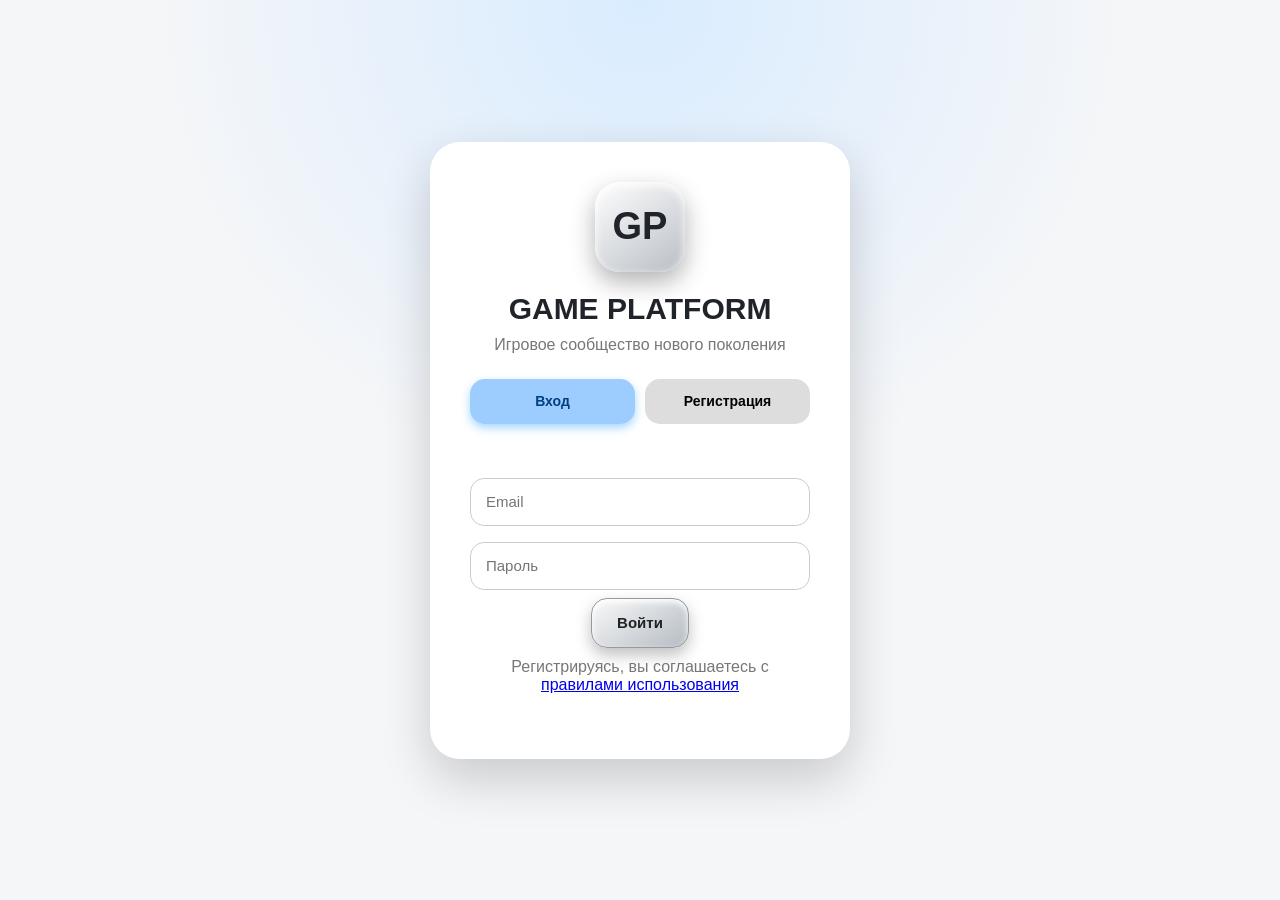
==== commit a864eefb: "Update index.html" ====
--- a/index.html
+++ b/index.html
@@ -33,6 +33,11 @@
       <input id="register-password" type="password" placeholder="Пароль" required minlength="6" autocomplete="new-password">
       <button class="main-button" type="submit">Создать аккаунт</button>
     </form>
+
+    <p class="auth-terms">
+      Регистрируясь, вы соглашаетесь с
+      <a href="#" id="auth-terms-link">правилами использования</a>
+    </p>
   </div>
 </section>
 
@@ -69,6 +74,9 @@
       <button class="menu-button" data-page="chat" type="button">💬 Чат</button>
       <button class="menu-button" data-page="conference" type="button">🎙 Конференции</button>
       <button class="menu-button" data-page="profile" type="button">👤 Профиль</button>
+
+      <div class="menu-title">INFO</div>
+      <button class="menu-button" data-page="rules" type="button">📜 Правила</button>
 
       <button id="logout" class="menu-button logout" type="button">Выход</button>
     </aside>
@@ -210,6 +218,202 @@
         </div>
       </section>
 
+      <!-- ============================================================
+           ПРАВИЛА И ПОЛИТИКА
+      ============================================================ -->
+      <section id="rules" class="page">
+        <h1>📜 Правила и политика</h1>
+
+        <div class="rules-layout">
+
+          <aside class="rules-toc">
+            <div class="rules-toc-title">Содержание</div>
+            <a href="#r-1" class="rules-toc-link">1. Правила использования</a>
+            <a href="#r-1-1" class="rules-toc-link sub">1.1. Общие положения</a>
+            <a href="#r-1-2" class="rules-toc-link sub">1.2. Что такое платформа</a>
+            <a href="#r-1-3" class="rules-toc-link sub">1.3. Ответственность</a>
+            <a href="#r-1-4" class="rules-toc-link sub">1.4. Контент и модерация</a>
+            <a href="#r-1-5" class="rules-toc-link sub">1.5. Запрещено</a>
+            <a href="#r-1-6" class="rules-toc-link sub">1.6. Изменение правил</a>
+            <a href="#r-2" class="rules-toc-link">2. Политика конфиденциальности</a>
+            <a href="#r-2-1" class="rules-toc-link sub">2.1. Общие сведения</a>
+            <a href="#r-2-2" class="rules-toc-link sub">2.2. Какие данные собираются</a>
+            <a href="#r-2-3" class="rules-toc-link sub">2.3. Третьи сервисы</a>
+            <a href="#r-2-4" class="rules-toc-link sub">2.4. Хранение и безопасность</a>
+            <a href="#r-2-5" class="rules-toc-link sub">2.5. Ваши права</a>
+            <a href="#r-2-6" class="rules-toc-link sub">2.6. Возраст</a>
+            <a href="#r-2-7" class="rules-toc-link sub">2.7. Изменения политики</a>
+            <a href="#r-3" class="rules-toc-link">3. Согласие с правилами</a>
+          </aside>
+
+          <article class="rules-body">
+
+            <div class="rules-meta">
+              <span class="rules-badge">📅 Дата последнего обновления: 05.10.2026</span>
+              <button class="main-button small secondary" type="button" id="rules-print-btn">🖨 Печать</button>
+            </div>
+
+            <!-- ==================== 1 ==================== -->
+            <h2 class="rules-h1" id="r-1">1. Правила использования</h2>
+
+            <h3 class="rules-h2" id="r-1-1">1.1. Общие положения</h3>
+            <p>Настоящие Правила использования (далее — «Правила») описывают условия работы игровой социальной платформы <b>GAME PLATFORM</b> (далее — «Платформа»). Регистрируясь или используя Платформу, вы подтверждаете, что ознакомились с настоящими Правилами, понимаете их и обязуетесь соблюдать.</p>
+            <p>Если вы не согласны с Правилами — прекратите использование Платформы и удалите свой аккаунт (по запросу на контактный email).</p>
+
+            <h3 class="rules-h2" id="r-1-2">1.2. Что такое Платформа</h3>
+            <p>GAME PLATFORM — это одностраничное веб-приложение (SPA), работающее в браузере. Платформа позволяет пользователям:</p>
+            <ul>
+              <li>создавать профиль: никнейм, ссылку на аватар, город, возраст, текст «о себе»;</li>
+              <li>общаться в общем чате в режиме реального времени (сообщения сохраняются в базе данных);</li>
+              <li>добавлять игры с ссылкой на официальный сайт — иконка автоматически подтягивается с сайта игры через сервис Google Favicons;</li>
+              <li>создавать гильдии и вступать в них (вступление по одобрению владельца или заместителя);</li>
+              <li>загружать в гильдию материалы (HTML, Excel, CSV, изображения, видео, аудио, PDF, текстовые файлы) и создавать шаблоны документов;</li>
+              <li>редактировать содержимое HTML-документов и таблиц прямо в браузере и импортировать таблицы/картинки с других сайтов;</li>
+              <li>участвовать в голосовых и видео-конференциях со демонстрацией экрана.</li>
+            </ul>
+            <p>Платформа не является официальным представителем ни одной из игр, упомянутых пользователями, и не связана с их разработчиками или издателями.</p>
+
+            <h3 class="rules-h2" id="r-1-3">1.3. Ограничения ответственности</h3>
+            <ul>
+              <li>Платформа предоставляется «как есть». Администрация не гарантирует бесперебойную работу, отсутствие ошибок и сохранность данных.</li>
+              <li>Администрация не несёт ответственности за содержание сообщений, файлов и материалов, которые публикуют пользователи.</li>
+              <li>Администрация не несёт ответственности за содержание внешних сайтов, ссылки на которые публикуют пользователи (в том числе за игры и файлы, скачанные с них).</li>
+              <li>Пользователь самостоятельно несёт ответственность за сохранность пароля к своему аккаунту и за все действия, совершённые под его аккаунтом.</li>
+              <li>Платформа не предназначена для хранения персональных данных третьих лиц, коммерческой тайны или иной чувствительной информации.</li>
+            </ul>
+
+            <h3 class="rules-h2" id="r-1-4">1.4. Пользовательский контент и модерация</h3>
+            <p>К пользовательскому контенту относятся: сообщения чата, названия и описания гильдий, загруженные материалы, шаблоны, ссылки на игры, аватары и любые другие данные, публикуемые пользователями.</p>
+            <p>Пользователь сохраняет права на свой контент, но предоставляет Платформе право хранить, отображать и передавать его другим пользователям в объёме, необходимом для работы сервиса.</p>
+            <p>Администрация оставляет за собой право:</p>
+            <ul>
+              <li>удалять любой пользовательский контент без предварительного уведомления, если он нарушает правила, применимое законодательство или права третьих лиц;</li>
+              <li>ограничивать доступ к Платформе отдельным пользователям при нарушении правил;</li>
+              <li>передавать информацию компетентным органам по официальному запросу в порядке, установленном законом.</li>
+            </ul>
+            <p>Что запрещено публиковать: оскорбления, угрозы, разжигание вражды, NSFW-материалы, вредоносное ПО, фишинговые ссылки, спам, рекламу, персональные данные третьих лиц без их согласия, а также материалы, нарушающие авторские права.</p>
+
+            <h3 class="rules-h2" id="r-1-5">1.5. Запрещённые действия</h3>
+            <p>При использовании Платформы запрещается:</p>
+            <ul>
+              <li>попытки несанкционированного доступа к чужим аккаунтам и административным функциям;</li>
+              <li>использование автоматизированных средств для массового сбора данных (парсинг, скрейпинг, брутфорс) без письменного разрешения администрации;</li>
+              <li>любые действия, направленные на нарушение работы Платформы (DoS/DDoS-атаки, эксплойты, обход ограничений базы данных);</li>
+              <li>распространение вредоносного ПО и фишинговых ссылок;</li>
+              <li>регистрация множества аккаунтов с целью обхода блокировок, искусственного завышения активности или манипуляции гильдиями;</li>
+              <li>использование Платформы в целях, противоречащих применимому законодательству.</li>
+            </ul>
+
+            <h3 class="rules-h2" id="r-1-6">1.6. Изменение правил</h3>
+            <p>Администрация вправе изменять настоящие Правила в любое время без предварительного уведомления. Актуальная версия всегда доступна на этой странице. Продолжение использования Платформы после публикации изменений означает согласие с новой редакцией.</p>
+
+            <!-- ==================== 2 ==================== -->
+            <h2 class="rules-h1" id="r-2">2. Политика конфиденциальности</h2>
+
+            <h3 class="rules-h2" id="r-2-1">2.1. Общие сведения</h3>
+            <p>Настоящая Политика конфиденциальности описывает, какие данные Платформа собирает, как использует и хранит их. Используя Платформу, вы соглашаетесь с условиями настоящей Политики.</p>
+            <p><b>Важно:</b> Платформа не имеет собственного сервера. Все данные хранятся в облачной инфраструктуре <b>Supabase</b>. Часть функций (конференции, иконки игр, импорт с сайтов) использует внешние сервисы — подробнее в разделе <a href="#r-2-3">2.3</a>.</p>
+
+            <h3 class="rules-h2" id="r-2-2">2.2. Какие данные собираются</h3>
+
+            <p><b>2.2.1. Данные, которые вы указываете сами</b></p>
+            <ul>
+              <li><b>Email</b> — обязателен при регистрации, используется для входа.</li>
+              <li><b>Пароль</b> — обязателен при регистрации, хранится только в виде криптографического хэша (bcrypt). В открытом виде пароль не сохраняется и недоступен администрации.</li>
+              <li><b>Никнейм</b> — обязателен, отображается другим пользователям в чате, гильдиях, конференциях.</li>
+              <li><b>Ссылка на аватар, город, возраст, «о себе»</b> — указываются по желанию, отображаются в публичном профиле.</li>
+              <li><b>Загруженные файлы и шаблоны</b> — материалы, добавленные вами в гильдии.</li>
+            </ul>
+
+            <p><b>2.2.2. Данные, которые появляются при использовании</b></p>
+            <ul>
+              <li><b>Сообщения чата</b>: текст сообщения, время отправки, ваш никнейм на момент отправки, внутренний идентификатор.</li>
+              <li><b>Участие в гильдиях</b>: название и описание гильдии, ваша роль (владелец / заместитель / участник), статус (одобрен / заявка на рассмотрении), дата вступления.</li>
+              <li><b>Добавленные игры</b>: название, ссылка на официальный сайт, иконка, дата добавления.</li>
+              <li><b>Участие в конференциях</b>: запись о том, что вы были в комнате, и ваш никнейм — отображается другим участникам.</li>
+              <li><b>Статус «онлайн»</b>: пока вы находитесь на сайте, другие пользователи видят вас в списке онлайн. Статус автоматически снимается при закрытии вкладки.</li>
+            </ul>
+
+            <p><b>2.2.3. Технические данные, собираемые Supabase Auth</b></p>
+            <ul>
+              <li>IP-адрес — при входе и регистрации, для защиты от брутфорс-атак.</li>
+              <li>User-Agent — тип браузера и операционной системы, для диагностики.</li>
+              <li>Временные метки — дата и время регистрации, последнего входа, последнего обновления профиля.</li>
+              <li>Внутренний идентификатор пользователя (UUID).</li>
+            </ul>
+
+            <p><b>2.2.4. Что хранится в вашем браузере (localStorage)</b></p>
+            <ul>
+              <li><b>Токен сессии</b> — уникальный ключ, по которому Платформа понимает, что вы авторизованы. Хранится в <code>localStorage</code>, доступен только вашему браузеру и передаётся только на сервера Supabase при запросах.</li>
+              <li>Никаких cookies для аналитики, рекламы или трекинга Платформа не устанавливает.</li>
+              <li>Cookies сторонних сервисов могут устанавливаться только внутри встроенного фрейма MiroTalk P2P (см. раздел <a href="#r-2-3">2.3</a>).</li>
+            </ul>
+
+            <p><b>2.2.5. Что НЕ собирается</b></p>
+            <ul>
+              <li>Платформа не запрашивает номер телефона, паспортные данные, платёжную информацию, геолокацию и иные чувствительные данные.</li>
+              <li>Платформа не читает содержимое ваших файлов за пределами тех, что вы сами загрузили в гильдии.</li>
+              <li>Платформа не имеет доступа к другим вкладкам браузера, истории, закладкам, буферу обмена.</li>
+            </ul>
+
+            <h3 class="rules-h2" id="r-2-3">2.3. Третьи сервисы, которые используются</h3>
+            <p>Для работы Платформа обращается к внешним сервисам. Каждый из них получает минимально необходимый набор данных:</p>
+            <ul>
+              <li><b>Supabase Inc.</b> — основная инфраструктура: база данных, авторизация, файловое хранилище, realtime. Все данные профиля, чата, гильдий, материалы и шаблоны физически хранятся на серверах Supabase.</li>
+              <li><b>MiroTalk P2P</b> (<i>p2p.mirotalk.com</i>) — внешний сервис для голосовых и видео-конференций. Когда вы заходите в комнату, в браузере загружается фрейм с сайта MiroTalk. Ваши аудио- и видеопотоки, а также демонстрация экрана, передаются через инфраструктуру MiroTalk либо напрямую между участниками (P2P). Платформа не записывает и не хранит эти потоки.</li>
+              <li><b>Google Favicons API</b> (<i>google.com/s2/favicons</i>) — используется для автоматической подгрузки иконки игры по её домену. Google получает доменное имя сайта игры, но не ваш IP-адрес напрямую от Платформы.</li>
+              <li><b>jsDelivr CDN</b> (<i>cdn.jsdelivr.net</i>) — доставка библиотек <code>@supabase/supabase-js</code> и <code>xlsx</code>. Эти файлы не содержат ваших данных.</li>
+              <li><b>Публичные CORS-прокси</b> (например, allorigins.win, corsproxy.io, codetabs.com) — используются только когда вы сами запускаете функцию «Импорт с сайта». В этом случае Платформа через один из прокси запрашивает HTML указанной вами страницы. Прокси получает URL страницы, которую вы запросили.</li>
+            </ul>
+            <p>Платформа <b>не продаёт</b> и <b>не передаёт</b> ваши персональные данные третьим лицам для рекламы, маркетинга или аналитики.</p>
+
+            <h3 class="rules-h2" id="r-2-4">2.4. Хранение данных и безопасность</h3>
+            <ul>
+              <li>Пароли хранятся в виде хэшей bcrypt (реализация Supabase Auth) и не могут быть восстановлены.</li>
+              <li>Доступ к данным на уровне базы ограничен политиками Row Level Security (RLS): пользователь может изменять только свои записи; в гильдиях — только то, на что даёт право его роль.</li>
+              <li>Трафик между браузером и Supabase защищён по протоколу HTTPS/TLS.</li>
+              <li>Файлы, загруженные в гильдии, хранятся в публичных бакетах Supabase Storage. Это значит, что прямая ссылка на файл может быть открыта любым человеком, у которого есть эта ссылка. Не загружайте в гильдии конфиденциальные документы.</li>
+              <li>Сессия автоматически обновляется библиотекой Supabase JS; при выходе из аккаунта токен стирается.</li>
+            </ul>
+            <p>При этом ни один сервис не может гарантировать абсолютную безопасность передачи данных в интернете. Используйте сложный пароль и не делитесь доступом к аккаунту с другими.</p>
+
+            <h3 class="rules-h2" id="r-2-5">2.5. Ваши права</h3>
+            <p>Вы вправе в любой момент:</p>
+            <ul>
+              <li>изменить никнейм, аватар, город, возраст и текст «о себе» — самостоятельно в разделе «Профиль»;</li>
+              <li>удалить свои сообщения в общем чате;</li>
+              <li>удалить свои материалы и шаблоны из гильдий;</li>
+              <li>выйти из гильдии или распустить гильдию, если вы её владелец и в ней нет других участников;</li>
+              <li>прекратить использование Платформы в любой момент, просто закрыв вкладку;</li>
+              <li>запросить полное удаление аккаунта и всех связанных данных — напишите на контактный email.</li>
+            </ul>
+            <p><b>Важно:</b> функция самостоятельного удаления аккаунта в интерфейсе пока не реализована. Удаление выполняется администрацией по запросу. Если вы удаляете гильдию, все её материалы и шаблоны удаляются безвозвратно.</p>
+            <p>Контакт для вопросов и запросов: <a href="mailto:support@gameplatform.example">support@gameplatform.example</a></p>
+
+            <h3 class="rules-h2" id="r-2-6">2.6. Возрастные ограничения</h3>
+            <p>Платформа не предназначена для детей младше 13 лет. Если вам меньше 13 лет — пожалуйста, не регистрируйтесь. Если вам от 13 до 18 лет — используйте Платформу с разрешения родителей или законных представителей.</p>
+
+            <h3 class="rules-h2" id="r-2-7">2.7. Изменения политики</h3>
+            <p>Администрация вправе обновлять настоящую Политику. Актуальная версия всегда доступна на этой странице, дата последнего обновления указана в шапке. Продолжение использования Платформы после публикации изменений означает согласие с новой редакцией.</p>
+
+            <!-- ==================== 3 ==================== -->
+            <h2 class="rules-h1" id="r-3">3. Согласие с правилами</h2>
+            <p>Используя Платформу, вы подтверждаете, что:</p>
+            <ul>
+              <li>прочитали и поняли настоящие Правила и Политику конфиденциальности;</li>
+              <li>согласны соблюдать их;</li>
+              <li>достигли минимального возраста (13 лет) или получили согласие законных представителей;</li>
+              <li>понимаете, что данные хранятся на серверах Supabase и что часть функций использует внешние сервисы.</li>
+            </ul>
+
+            <div class="rules-signature">
+              <span>Дата последнего обновления: <b>05.10.2026</b></span>
+            </div>
+
+          </article>
+        </div>
+      </section>
+
     </main>
 
     <aside class="rightbar">
@@ -245,9 +449,6 @@
   <div class="file-viewer-body" id="file-viewer-body"></div>
 </div>
 
-<!-- ============================================================
-     РЕДАКТОР
-============================================================ -->
 <div id="template-viewer" class="template-viewer hidden">
   <div class="template-viewer-window">
 
@@ -307,7 +508,7 @@
               <input id="import-base-url" type="url" placeholder="https://example.com/  (для абсолютных ссылок картинок)" autocomplete="off">
               <button class="main-button" id="import-parse-btn" type="button">📋 Разобрать HTML</button>
             </div>
-            <textarea id="import-html" placeholder="Откройте нужную страницу, нажмите Ctrl+U (или Cmd+Option+U), выделите всё (Ctrl+A / Cmd+A), скопируйте (Ctrl+C / Cmd+C) и вставьте сюда…" spellcheck="false"></textarea>
+            <textarea id="import-html" placeholder="Откройте нужную страницу, нажмите Ctrl+U, выделите всё (Ctrl+A), скопируйте (Ctrl+C) и вставьте сюда…" spellcheck="false"></textarea>
             <div class="import-hint">
               Этот режим работает всегда: браузер отдаёт вам HTML, а парсер находит таблицы и картинки локально.
               В поле URL укажите адрес страницы — это нужно, чтобы относительные ссылки картинок стали абсолютными.
--- a/style.css
+++ b/style.css
@@ -454,7 +454,7 @@
 .tpl-delete:hover{ background:#fde8e8; }
 
 /* ============================================================
-   EDITOR (визуальный редактор + код)
+   EDITOR
 ============================================================ */
 .template-viewer{
     position:fixed; inset:0; z-index:1100;
@@ -511,13 +511,13 @@
     height:40px; padding:0 16px; font-size:13px; border-radius:12px;
 }
 
-/* Tabs */
 .editor-tabs{
     display:flex; gap:6px;
     padding:8px 16px 0;
     background:white;
     border-bottom:1px solid #e6eaf1;
     flex-shrink:0;
+    flex-wrap:wrap;
 }
 .editor-tab-btn{
     height:44px; padding:0 22px;
@@ -537,7 +537,6 @@
     background:#f5f9ff;
 }
 
-/* Toolbar */
 .editor-toolbar{
     min-height:52px; flex-shrink:0;
     padding:8px 16px;
@@ -567,9 +566,7 @@
 .tb-btn:active{ transform:translateY(0); }
 .tb-btn.tb-primary{ color:#1b4aa8; border-color:#a9d6ff; }
 .tb-btn.tb-danger{ color:#8a1717; border-color:#e0a0a0; }
-.tb-sep{
-    width:1px; height:26px; background:#d5dbe5; margin:0 4px;
-}
+.tb-sep{ width:1px; height:26px; background:#d5dbe5; margin:0 4px; }
 
 .editor-body{
     flex:1; min-height:0;
@@ -589,7 +586,6 @@
 }
 .editor-pane.active{ display:flex; flex-direction:column; }
 
-/* Visual content pane */
 .visual-editor-wrap{
     flex:1;
     overflow:auto;
@@ -618,8 +614,6 @@
     cursor:not-allowed;
     background:#fbfcfe;
 }
-
-/* Стили таблиц внутри визуального редактора */
 .visual-editor table{
     border-collapse:collapse;
     width:100%;
@@ -640,7 +634,6 @@
     font-weight:700;
 }
 .visual-editor tr:nth-child(even) td{ background:#f8faff; }
-
 .visual-editor .num{ width:30px; text-align:center; color:#98a2b5; font-weight:700; }
 .visual-editor .nick{ font-weight:700; }
 .visual-editor .guild{ color:#4a5568; }
@@ -651,12 +644,15 @@
 .visual-editor .f-holland{ background:#a35712; }
 .visual-editor .f-portugal{ background:#12663a; }
 .visual-editor .f-pirates{ background:#2a2a2a; }
-
 .visual-editor h1, .visual-editor h2, .visual-editor h3{ margin:12px 0 8px; }
 .visual-editor p{ margin:8px 0; }
 .visual-editor ul, .visual-editor ol{ margin:8px 0 8px 22px; }
-
-/* Code pane */
+.visual-editor img{
+    max-width:100%; height:auto;
+    border-radius:8px; margin:6px 0;
+    box-shadow:0 4px 12px rgba(40,70,120,.10);
+}
+
 .editor-pane-code textarea{
     flex:1;
     width:100%;
@@ -678,6 +674,253 @@
 .editor-pane-code textarea:focus{ background:#fff; }
 .editor-pane-code textarea[readonly]{ background:#f4f6f8; color:#4a5568; cursor:not-allowed; }
 
+/* ============================================================
+   IMPORT PANE
+============================================================ */
+.editor-pane-import.active{
+    display:flex;
+    flex-direction:column;
+    background:#f4f6fa;
+    overflow:hidden;
+}
+.import-pane{
+    flex:1;
+    display:flex;
+    flex-direction:column;
+    min-height:0;
+    padding:20px;
+    gap:14px;
+    overflow:hidden;
+}
+.import-mode-switch{
+    display:flex;
+    gap:6px;
+    padding:5px;
+    background:#eef2f8;
+    border-radius:12px;
+    flex-shrink:0;
+}
+.import-mode-btn{
+    flex:1;
+    height:42px;
+    border:none;
+    border-radius:9px;
+    background:transparent;
+    color:#5a6577;
+    font-weight:700;
+    font-size:13px;
+    cursor:pointer;
+    transition:.15s;
+}
+.import-mode-btn:hover{ color:#1b4aa8; background:#f5f9ff; }
+.import-mode-btn.active{
+    background:white;
+    color:#1b4aa8;
+    box-shadow:0 2px 8px rgba(60,120,220,.15);
+}
+
+.import-url-row{
+    display:flex;
+    gap:10px;
+    flex-shrink:0;
+}
+.import-url-row input{
+    flex:1;
+    height:48px;
+    margin:0;
+    border-radius:12px;
+    border:1px solid #cfd6e0;
+    background:white;
+    padding:0 15px;
+    font-size:14px;
+    color:#1a2332;
+}
+.import-url-row input:focus{
+    outline:none;
+    border-color:#7aa8f0;
+    box-shadow:0 0 0 4px rgba(90,150,255,.15);
+}
+.import-url-row .main-button{
+    height:48px;
+    padding:0 22px;
+    font-size:14px;
+    border-radius:12px;
+    flex-shrink:0;
+}
+.import-hint{
+    font-size:12.5px;
+    color:#4a648f;
+    line-height:1.5;
+    padding:10px 14px;
+    background:linear-gradient(135deg,#f0f7ff 0%,#e8f3ff 100%);
+    border:1px solid #cfdff9;
+    border-radius:10px;
+    flex-shrink:0;
+    margin-top:10px;
+}
+#import-html{
+    min-height:180px;
+    max-height:280px;
+    padding:14px 16px;
+    margin:10px 0 0;
+    border-radius:12px;
+    border:1px solid #cfd6e0;
+    background:white;
+    font-family:Consolas,Monaco,monospace;
+    font-size:12px;
+    line-height:1.5;
+    color:#1a2332;
+    resize:vertical;
+    width:100%;
+}
+#import-html:focus{
+    outline:none;
+    border-color:#7aa8f0;
+    box-shadow:0 0 0 4px rgba(90,150,255,.15);
+}
+.import-status{
+    font-size:13px;
+    font-weight:600;
+    color:#7a849a;
+    min-height:18px;
+    flex-shrink:0;
+    margin-top:4px;
+}
+.import-status.ok{ color:#1e8f4a; }
+.import-status.err{ color:#c33; }
+.import-status.loading{ color:#7a849a; }
+
+.import-results{
+    flex:1;
+    overflow-y:auto;
+    min-height:0;
+    display:flex;
+    flex-direction:column;
+    gap:16px;
+    padding-right:4px;
+}
+.import-section{ display:flex; flex-direction:column; gap:10px; }
+.import-section-title{
+    font-size:12px;
+    font-weight:800;
+    color:#5a6577;
+    letter-spacing:.5px;
+    text-transform:uppercase;
+    padding:4px 2px;
+}
+.import-grid{
+    display:grid;
+    grid-template-columns:repeat(auto-fill, minmax(260px, 1fr));
+    gap:12px;
+}
+.import-grid-images{
+    grid-template-columns:repeat(auto-fill, minmax(180px, 1fr));
+}
+.import-card{
+    display:flex;
+    gap:10px;
+    padding:12px;
+    background:white;
+    border:1px solid #dde6f3;
+    border-radius:14px;
+    cursor:pointer;
+    transition:.15s;
+    align-items:flex-start;
+    user-select:none;
+}
+.import-card:hover{
+    border-color:#a9d6ff;
+    box-shadow:0 6px 14px rgba(60,120,220,.12);
+}
+.import-card:has(.import-check:checked){
+    border-color:#2f7cff;
+    background:linear-gradient(180deg,#f7faff,#eaf3ff);
+    box-shadow:0 6px 14px rgba(60,120,220,.20);
+}
+.import-check{
+    width:20px;
+    height:20px;
+    margin:2px 0 0;
+    flex-shrink:0;
+    accent-color:#2f7cff;
+    cursor:pointer;
+}
+.import-card-body{ flex:1; min-width:0; }
+.import-card-title{
+    font-size:13.5px;
+    font-weight:800;
+    color:#1a2332;
+    line-height:1.3;
+    word-break:break-word;
+    margin-bottom:4px;
+}
+.import-card-meta{
+    font-size:11px;
+    color:#98a2b5;
+    word-break:break-all;
+    margin-bottom:6px;
+}
+.import-card-preview{
+    font-size:11.5px;
+    color:#7a849a;
+    line-height:1.4;
+    background:#f8faff;
+    border:1px solid #eaf0f9;
+    border-radius:8px;
+    padding:6px 10px;
+    font-family:Consolas,Monaco,monospace;
+    max-height:60px;
+    overflow:hidden;
+    white-space:nowrap;
+    text-overflow:ellipsis;
+}
+.import-card-image .import-card-body{
+    display:flex;
+    flex-direction:column;
+    gap:6px;
+}
+.import-card-image img{
+    width:100%;
+    height:100px;
+    object-fit:cover;
+    border-radius:8px;
+    background:#eef2f8;
+    border:1px solid #eaf0f9;
+}
+.import-card-image .import-card-title{
+    font-size:12.5px;
+    margin-bottom:0;
+}
+.import-card-image .import-card-meta{
+    font-size:10.5px;
+    margin-bottom:0;
+}
+
+.import-footer{
+    flex-shrink:0;
+    display:flex;
+    align-items:center;
+    justify-content:space-between;
+    gap:12px;
+    padding:12px 16px;
+    background:white;
+    border:1px solid #e6eaf1;
+    border-radius:14px;
+    box-shadow:0 4px 12px rgba(40,70,120,.06);
+}
+.import-counter{
+    font-size:13px;
+    font-weight:700;
+    color:#4a5568;
+}
+.import-footer-actions{ display:flex; gap:8px; }
+.import-footer-actions .main-button{
+    height:42px;
+    padding:0 18px;
+    font-size:13.5px;
+    border-radius:12px;
+}
+
 .editor-status-bar{
     min-height:28px; flex-shrink:0;
     padding:6px 20px;
@@ -692,7 +935,7 @@
 .editor-status-bar .dirty{ color:#c98a0a; font-weight:700; }
 .editor-status-bar .err{ color:#c33; font-weight:700; }
 
-/* FILE VIEWER (для не-HTML/не-Excel файлов) */
+/* FILE VIEWER */
 .file-viewer{
     position:fixed; inset:0; z-index:1050;
     background:rgba(15,25,45,.85);
@@ -828,206 +1071,6 @@
     .editor-body{ padding:8px; }
     .editor-tab-btn{ padding:0 12px; font-size:12.5px; height:40px; }
     .visual-editor{ padding:14px; }
-}
-/* ============================================================
-   IMPORT PANE (третья вкладка редактора)
-============================================================ */
-.editor-pane-import.active{
-    display:flex;
-    flex-direction:column;
-    background:#f4f6fa;
-    overflow:hidden;
-}
-.import-pane{
-    flex:1;
-    display:flex;
-    flex-direction:column;
-    min-height:0;
-    padding:20px;
-    gap:14px;
-    overflow:hidden;
-}
-.import-url-row{
-    display:flex;
-    gap:10px;
-    flex-shrink:0;
-}
-.import-url-row input{
-    flex:1;
-    height:48px;
-    margin:0;
-    border-radius:12px;
-    border:1px solid #cfd6e0;
-    background:white;
-    padding:0 15px;
-    font-size:14px;
-    color:#1a2332;
-}
-.import-url-row input:focus{
-    outline:none;
-    border-color:#7aa8f0;
-    box-shadow:0 0 0 4px rgba(90,150,255,.15);
-}
-.import-url-row .main-button{
-    height:48px;
-    padding:0 22px;
-    font-size:14px;
-    border-radius:12px;
-    flex-shrink:0;
-}
-.import-hint{
-    font-size:12.5px;
-    color:#4a648f;
-    line-height:1.5;
-    padding:10px 14px;
-    background:linear-gradient(135deg,#f0f7ff 0%,#e8f3ff 100%);
-    border:1px solid #cfdff9;
-    border-radius:10px;
-    flex-shrink:0;
-}
-.import-status{
-    font-size:13px;
-    font-weight:600;
-    color:#7a849a;
-    min-height:18px;
-    flex-shrink:0;
-}
-.import-status.ok{ color:#1e8f4a; }
-.import-status.err{ color:#c33; }
-.import-status.loading{ color:#7a849a; }
-
-.import-results{
-    flex:1;
-    overflow-y:auto;
-    min-height:0;
-    display:flex;
-    flex-direction:column;
-    gap:16px;
-    padding-right:4px;
-}
-.import-section{ display:flex; flex-direction:column; gap:10px; }
-.import-section-title{
-    font-size:12px;
-    font-weight:800;
-    color:#5a6577;
-    letter-spacing:.5px;
-    text-transform:uppercase;
-    padding:4px 2px;
-}
-.import-grid{
-    display:grid;
-    grid-template-columns:repeat(auto-fill, minmax(260px, 1fr));
-    gap:12px;
-}
-.import-grid-images{
-    grid-template-columns:repeat(auto-fill, minmax(180px, 1fr));
-}
-.import-card{
-    display:flex;
-    gap:10px;
-    padding:12px;
-    background:white;
-    border:1px solid #dde6f3;
-    border-radius:14px;
-    cursor:pointer;
-    transition:.15s;
-    align-items:flex-start;
-    user-select:none;
-}
-.import-card:hover{
-    border-color:#a9d6ff;
-    box-shadow:0 6px 14px rgba(60,120,220,.12);
-}
-.import-card:has(.import-check:checked){
-    border-color:#2f7cff;
-    background:linear-gradient(180deg,#f7faff,#eaf3ff);
-    box-shadow:0 6px 14px rgba(60,120,220,.20);
-}
-.import-check{
-    width:20px;
-    height:20px;
-    margin:2px 0 0;
-    flex-shrink:0;
-    accent-color:#2f7cff;
-    cursor:pointer;
-}
-.import-card-body{ flex:1; min-width:0; }
-.import-card-title{
-    font-size:13.5px;
-    font-weight:800;
-    color:#1a2332;
-    line-height:1.3;
-    word-break:break-word;
-    margin-bottom:4px;
-}
-.import-card-meta{
-    font-size:11px;
-    color:#98a2b5;
-    word-break:break-all;
-    margin-bottom:6px;
-}
-.import-card-preview{
-    font-size:11.5px;
-    color:#7a849a;
-    line-height:1.4;
-    background:#f8faff;
-    border:1px solid #eaf0f9;
-    border-radius:8px;
-    padding:6px 10px;
-    font-family:Consolas,Monaco,monospace;
-    max-height:60px;
-    overflow:hidden;
-    white-space:nowrap;
-    text-overflow:ellipsis;
-}
-.import-card-image .import-card-body{
-    display:flex;
-    flex-direction:column;
-    gap:6px;
-}
-.import-card-image img{
-    width:100%;
-    height:100px;
-    object-fit:cover;
-    border-radius:8px;
-    background:#eef2f8;
-    border:1px solid #eaf0f9;
-}
-.import-card-image .import-card-title{
-    font-size:12.5px;
-    margin-bottom:0;
-}
-.import-card-image .import-card-meta{
-    font-size:10.5px;
-    margin-bottom:0;
-}
-
-.import-footer{
-    flex-shrink:0;
-    display:flex;
-    align-items:center;
-    justify-content:space-between;
-    gap:12px;
-    padding:12px 16px;
-    background:white;
-    border:1px solid #e6eaf1;
-    border-radius:14px;
-    box-shadow:0 4px 12px rgba(40,70,120,.06);
-}
-.import-counter{
-    font-size:13px;
-    font-weight:700;
-    color:#4a5568;
-}
-.import-footer-actions{ display:flex; gap:8px; }
-.import-footer-actions .main-button{
-    height:42px;
-    padding:0 18px;
-    font-size:13.5px;
-    border-radius:12px;
-}
-
-@media(max-width:900px){
     .import-url-row{ flex-direction:column; }
     .import-url-row .main-button{ width:100%; }
     .import-grid{ grid-template-columns:1fr; }
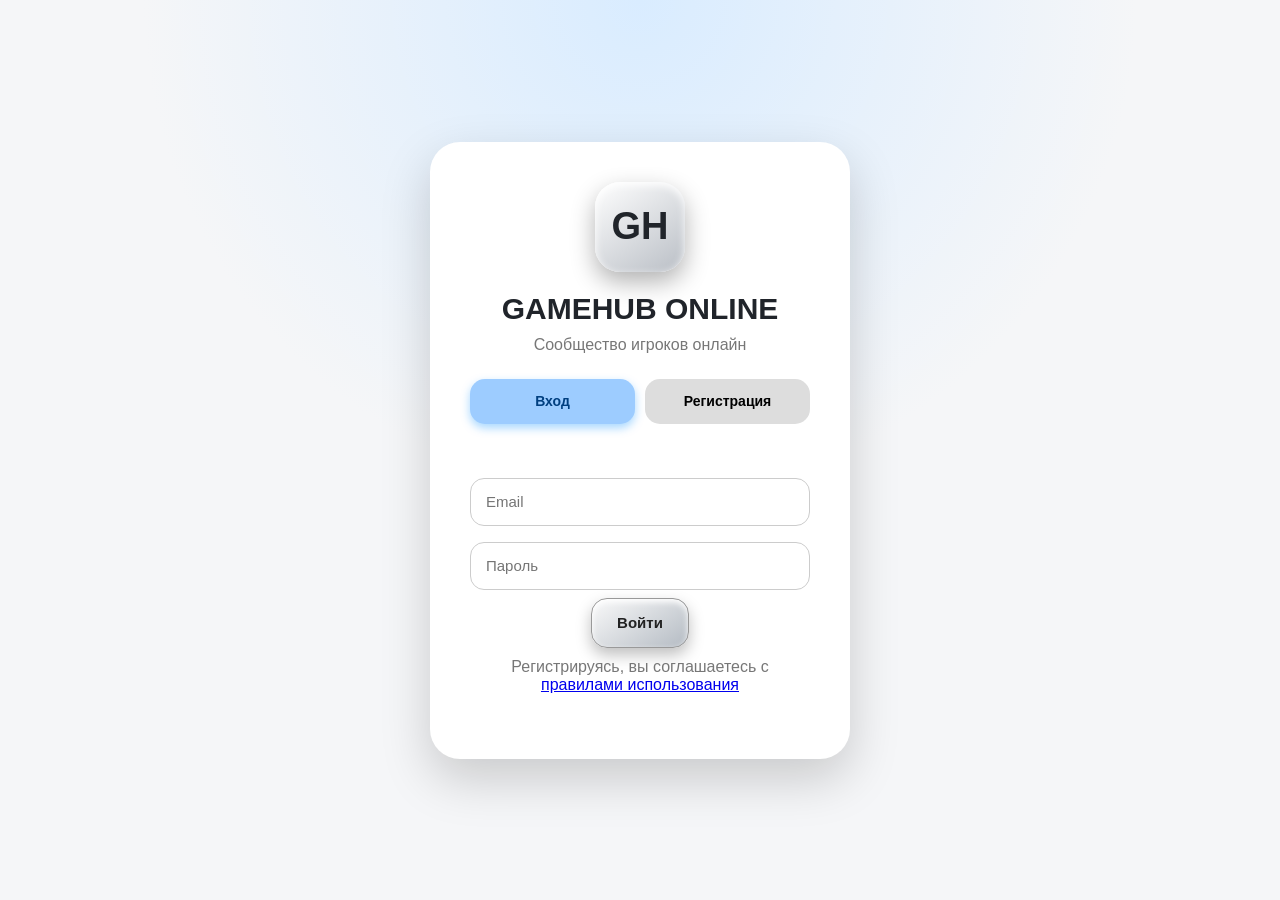
==== commit 05d52b45: "Update index.html" ====
--- a/index.html
+++ b/index.html
@@ -3,16 +3,18 @@
 <head>
 <meta charset="UTF-8">
 <meta name="viewport" content="width=device-width, initial-scale=1.0">
-<title>GAME PLATFORM</title>
+<title>GAMEHUB ONLINE — игровое сообщество</title>
+<meta name="description" content="GAMEHUB ONLINE — игровое сообщество: чат, гильдии, голосовые комнаты, материалы и игры в одном месте.">
+<link rel="icon" type="image/svg+xml" href="data:image/svg+xml,%3Csvg xmlns='http://www.w3.org/2000/svg' viewBox='0 0 100 100'%3E%3Cdefs%3E%3ClinearGradient id='g' x1='0' y1='0' x2='1' y2='1'%3E%3Cstop offset='0' stop-color='%232f7cff'/%3E%3Cstop offset='1' stop-color='%239dccff'/%3E%3C/linearGradient%3E%3C/defs%3E%3Crect width='100' height='100' rx='24' fill='url(%23g)'/%3E%3Ctext x='50' y='68' font-family='Arial' font-size='52' font-weight='900' fill='white' text-anchor='middle'%3EGH%3C/text%3E%3C/svg%3E">
 <link rel="stylesheet" href="style.css">
 </head>
 <body>
 
 <section id="auth-screen" class="auth-screen">
   <div class="auth-card">
-    <div class="logo">GP</div>
-    <h1>GAME PLATFORM</h1>
-    <p>Игровое сообщество нового поколения</p>
+    <div class="logo">GH</div>
+    <h1>GAMEHUB ONLINE</h1>
+    <p>Сообщество игроков онлайн</p>
 
     <div class="auth-tabs">
       <button id="login-tab" class="active" type="button">Вход</button>
@@ -45,10 +47,10 @@
 
   <header class="topbar">
     <div class="brand">
-      <div class="brand-logo">GP</div>
+      <div class="brand-logo">GH</div>
       <div>
-        <h2>GAME PLATFORM</h2>
-        <span>COMMUNITY</span>
+        <h2 class="brand-name">GAMEHUB<span> ONLINE</span></h2>
+        <span class="brand-sub">COMMUNITY</span>
       </div>
     </div>
     <div class="top-profile">
@@ -253,15 +255,14 @@
               <button class="main-button small secondary" type="button" id="rules-print-btn">🖨 Печать</button>
             </div>
 
-            <!-- ==================== 1 ==================== -->
             <h2 class="rules-h1" id="r-1">1. Правила использования</h2>
 
             <h3 class="rules-h2" id="r-1-1">1.1. Общие положения</h3>
-            <p>Настоящие Правила использования (далее — «Правила») описывают условия работы игровой социальной платформы <b>GAME PLATFORM</b> (далее — «Платформа»). Регистрируясь или используя Платформу, вы подтверждаете, что ознакомились с настоящими Правилами, понимаете их и обязуетесь соблюдать.</p>
-            <p>Если вы не согласны с Правилами — прекратите использование Платформы и удалите свой аккаунт (по запросу на контактный email).</p>
+            <p>Настоящие Правила использования (далее — «Правила») описывают условия работы игровой социальной платформы <b>GAMEHUB ONLINE</b> (далее — «Платформа»), доступной по адресу <b>gamehubonline.ru</b>. Регистрируясь или используя Платформу, вы подтверждаете, что ознакомились с настоящими Правилами, понимаете их и обязуетесь соблюдать.</p>
+            <p>Если вы не согласны с Правилами — прекратите использование Платформы и запросите удаление аккаунта по контактному email.</p>
 
             <h3 class="rules-h2" id="r-1-2">1.2. Что такое Платформа</h3>
-            <p>GAME PLATFORM — это одностраничное веб-приложение (SPA), работающее в браузере. Платформа позволяет пользователям:</p>
+            <p>GAMEHUB ONLINE — это одностраничное веб-приложение (SPA), работающее в браузере. Платформа позволяет пользователям:</p>
             <ul>
               <li>создавать профиль: никнейм, ссылку на аватар, город, возраст, текст «о себе»;</li>
               <li>общаться в общем чате в режиме реального времени (сообщения сохраняются в базе данных);</li>
@@ -269,7 +270,7 @@
               <li>создавать гильдии и вступать в них (вступление по одобрению владельца или заместителя);</li>
               <li>загружать в гильдию материалы (HTML, Excel, CSV, изображения, видео, аудио, PDF, текстовые файлы) и создавать шаблоны документов;</li>
               <li>редактировать содержимое HTML-документов и таблиц прямо в браузере и импортировать таблицы/картинки с других сайтов;</li>
-              <li>участвовать в голосовых и видео-конференциях со демонстрацией экрана.</li>
+              <li>участвовать в голосовых и видео-конференциях с демонстрацией экрана.</li>
             </ul>
             <p>Платформа не является официальным представителем ни одной из игр, упомянутых пользователями, и не связана с их разработчиками или издателями.</p>
 
@@ -307,7 +308,6 @@
             <h3 class="rules-h2" id="r-1-6">1.6. Изменение правил</h3>
             <p>Администрация вправе изменять настоящие Правила в любое время без предварительного уведомления. Актуальная версия всегда доступна на этой странице. Продолжение использования Платформы после публикации изменений означает согласие с новой редакцией.</p>
 
-            <!-- ==================== 2 ==================== -->
             <h2 class="rules-h1" id="r-2">2. Политика конфиденциальности</h2>
 
             <h3 class="rules-h2" id="r-2-1">2.1. Общие сведения</h3>
@@ -361,7 +361,7 @@
             <ul>
               <li><b>Supabase Inc.</b> — основная инфраструктура: база данных, авторизация, файловое хранилище, realtime. Все данные профиля, чата, гильдий, материалы и шаблоны физически хранятся на серверах Supabase.</li>
               <li><b>MiroTalk P2P</b> (<i>p2p.mirotalk.com</i>) — внешний сервис для голосовых и видео-конференций. Когда вы заходите в комнату, в браузере загружается фрейм с сайта MiroTalk. Ваши аудио- и видеопотоки, а также демонстрация экрана, передаются через инфраструктуру MiroTalk либо напрямую между участниками (P2P). Платформа не записывает и не хранит эти потоки.</li>
-              <li><b>Google Favicons API</b> (<i>google.com/s2/favicons</i>) — используется для автоматической подгрузки иконки игры по её домену. Google получает доменное имя сайта игры, но не ваш IP-адрес напрямую от Платформы.</li>
+              <li><b>Google Favicons API</b> (<i>google.com/s2/favicons</i>) — используется для автоматической подгрузки иконки игры по её домену. Google получает доменное имя сайта игры.</li>
               <li><b>jsDelivr CDN</b> (<i>cdn.jsdelivr.net</i>) — доставка библиотек <code>@supabase/supabase-js</code> и <code>xlsx</code>. Эти файлы не содержат ваших данных.</li>
               <li><b>Публичные CORS-прокси</b> (например, allorigins.win, corsproxy.io, codetabs.com) — используются только когда вы сами запускаете функцию «Импорт с сайта». В этом случае Платформа через один из прокси запрашивает HTML указанной вами страницы. Прокси получает URL страницы, которую вы запросили.</li>
             </ul>
@@ -385,10 +385,10 @@
               <li>удалить свои материалы и шаблоны из гильдий;</li>
               <li>выйти из гильдии или распустить гильдию, если вы её владелец и в ней нет других участников;</li>
               <li>прекратить использование Платформы в любой момент, просто закрыв вкладку;</li>
-              <li>запросить полное удаление аккаунта и всех связанных данных — напишите на контактный email.</li>
+              <li>запросить полное удаление аккаунта и всех связанных данных.</li>
             </ul>
             <p><b>Важно:</b> функция самостоятельного удаления аккаунта в интерфейсе пока не реализована. Удаление выполняется администрацией по запросу. Если вы удаляете гильдию, все её материалы и шаблоны удаляются безвозвратно.</p>
-            <p>Контакт для вопросов и запросов: <a href="mailto:support@gameplatform.example">support@gameplatform.example</a></p>
+            <p>Контакт для вопросов и запросов: <a href="mailto:gameplatform@internet.ru">gameplatform@internet.ru</a></p>
 
             <h3 class="rules-h2" id="r-2-6">2.6. Возрастные ограничения</h3>
             <p>Платформа не предназначена для детей младше 13 лет. Если вам меньше 13 лет — пожалуйста, не регистрируйтесь. Если вам от 13 до 18 лет — используйте Платформу с разрешения родителей или законных представителей.</p>
@@ -396,7 +396,6 @@
             <h3 class="rules-h2" id="r-2-7">2.7. Изменения политики</h3>
             <p>Администрация вправе обновлять настоящую Политику. Актуальная версия всегда доступна на этой странице, дата последнего обновления указана в шапке. Продолжение использования Платформы после публикации изменений означает согласие с новой редакцией.</p>
 
-            <!-- ==================== 3 ==================== -->
             <h2 class="rules-h1" id="r-3">3. Согласие с правилами</h2>
             <p>Используя Платформу, вы подтверждаете, что:</p>
             <ul>
@@ -408,6 +407,8 @@
 
             <div class="rules-signature">
               <span>Дата последнего обновления: <b>05.10.2026</b></span>
+              <br>
+              <span>Контакт поддержки: <b>gameplatform@internet.ru</b></span>
             </div>
 
           </article>
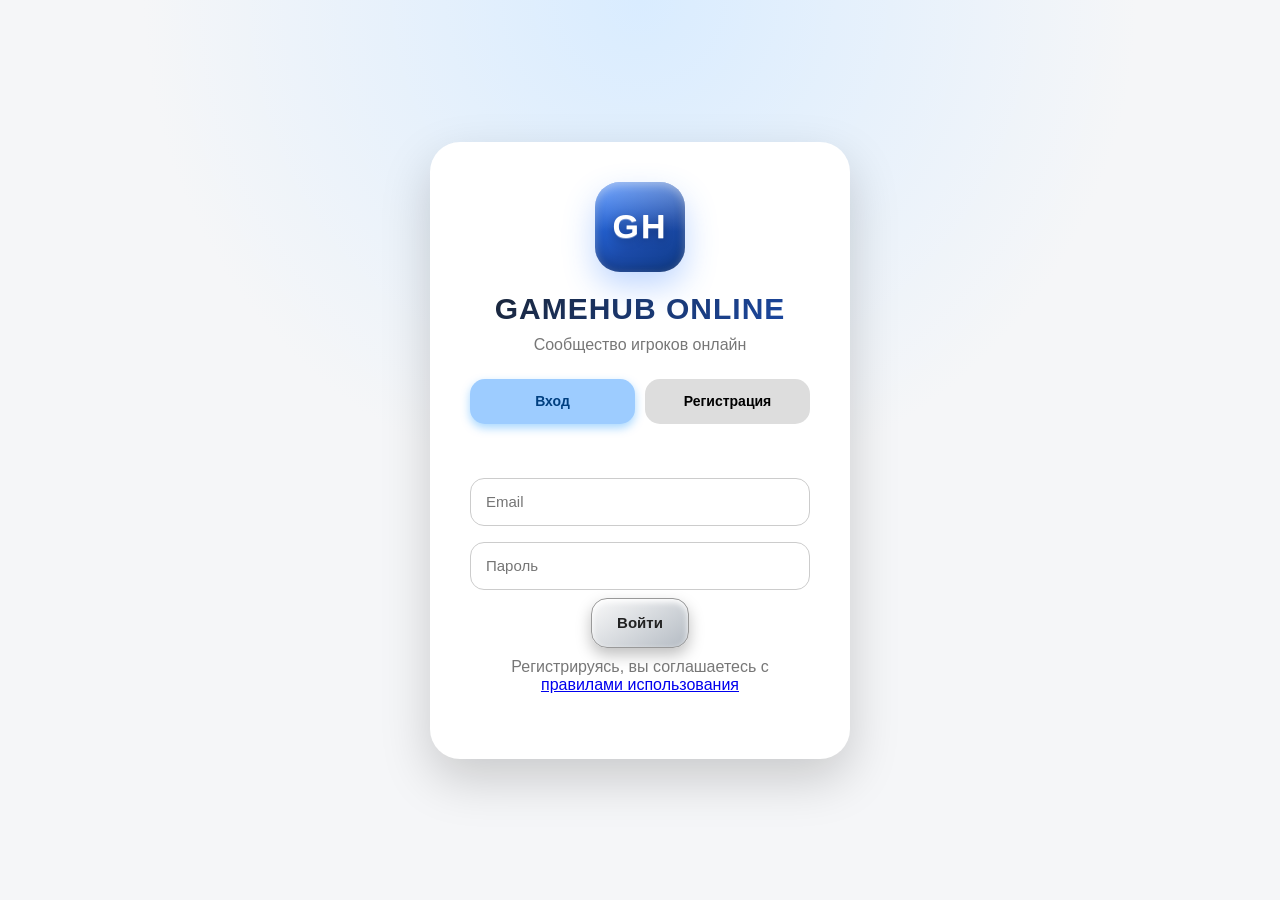
==== commit 8cc353d8: "Update index.html" ====
--- a/index.html
+++ b/index.html
@@ -47,8 +47,10 @@
 
   <header class="topbar">
     <div class="brand">
-      <div class="brand-logo">GH</div>
-      <div>
+      <div class="brand-logo">
+        <span class="brand-logo-inner">GH</span>
+      </div>
+      <div class="brand-text">
         <h2 class="brand-name">GAMEHUB<span> ONLINE</span></h2>
         <span class="brand-sub">COMMUNITY</span>
       </div>
@@ -220,9 +222,6 @@
         </div>
       </section>
 
-      <!-- ============================================================
-           ПРАВИЛА И ПОЛИТИКА
-      ============================================================ -->
       <section id="rules" class="page">
         <h1>📜 Правила и политика</h1>
 
@@ -452,7 +451,6 @@
 
 <div id="template-viewer" class="template-viewer hidden">
   <div class="template-viewer-window">
-
     <div class="template-viewer-header">
       <div class="template-viewer-title">
         <div class="template-viewer-title-main" id="tpl-viewer-title">Редактор</div>
@@ -487,7 +485,6 @@
 
       <div class="editor-pane editor-pane-import" id="editor-pane-import">
         <div class="import-pane">
-
           <div class="import-mode-switch">
             <button class="import-mode-btn active" data-import-mode="url" type="button">🔗 По ссылке</button>
             <button class="import-mode-btn" data-import-mode="html" type="button">📋 Вставить HTML вручную</button>
@@ -526,13 +523,11 @@
               <button class="main-button" id="import-insert" type="button" disabled>💾 Сохранить в документ</button>
             </div>
           </div>
-
         </div>
       </div>
     </div>
 
     <div class="editor-status-bar" id="editor-status-bar"></div>
-
   </div>
 </div>
 
--- a/style.css
+++ b/style.css
@@ -1078,3 +1078,105 @@
     .import-footer{ flex-direction:column; align-items:stretch; }
     .import-footer-actions .main-button{ flex:1; }
 }
+/* ============================================================
+   GAMEHUB ONLINE — РЕБРЕНДИНГ ЛОГОТИПА
+============================================================ */
+
+/* Логотип на экране авторизации */
+.logo{
+    position:relative;
+    background:linear-gradient(145deg,#2f7cff 0%,#1b4aa8 60%,#0f3c8a 100%) !important;
+    color:#fff !important;
+    letter-spacing:2px;
+    font-size:34px;
+    text-shadow:
+        0 1px 0 rgba(255,255,255,.35),
+        0 3px 10px rgba(0,0,0,.25);
+    box-shadow:
+        inset 0 3px 8px rgba(255,255,255,.35),
+        inset 0 -4px 12px rgba(0,0,0,.20),
+        0 14px 32px rgba(47,124,255,.30),
+        0 0 0 1px rgba(255,255,255,.5) !important;
+    animation:logoPulse 3.6s ease-in-out infinite;
+}
+.logo::after{
+    content:"";
+    position:absolute;
+    inset:0;
+    border-radius:inherit;
+    background:linear-gradient(180deg, rgba(255,255,255,.35), transparent 55%);
+    pointer-events:none;
+}
+@keyframes logoPulse{
+    0%,100%{ box-shadow: inset 0 3px 8px rgba(255,255,255,.35), inset 0 -4px 12px rgba(0,0,0,.20), 0 14px 32px rgba(47,124,255,.30), 0 0 0 1px rgba(255,255,255,.5); }
+    50%    { box-shadow: inset 0 3px 8px rgba(255,255,255,.35), inset 0 -4px 12px rgba(0,0,0,.20), 0 18px 42px rgba(47,124,255,.50), 0 0 0 1px rgba(255,255,255,.7); }
+}
+
+/* Заголовок на экране авторизации */
+.auth-card h1{
+    letter-spacing:1px;
+    background:linear-gradient(135deg,#1a2332 0%,#1b4aa8 100%);
+    -webkit-background-clip:text;
+    background-clip:text;
+    -webkit-text-fill-color:transparent;
+}
+
+/* Логотип в топбаре */
+.brand-logo{
+    background:linear-gradient(145deg,#2f7cff 0%,#1b4aa8 100%) !important;
+    color:#fff !important;
+    font-size:22px !important;
+    letter-spacing:1px;
+    text-shadow:0 1px 2px rgba(0,0,0,.25);
+    box-shadow:
+        inset 0 2px 6px rgba(255,255,255,.35),
+        inset 0 -3px 8px rgba(0,0,0,.20),
+        0 8px 18px rgba(47,124,255,.35),
+        0 0 0 1px rgba(255,255,255,.4) !important;
+    position:relative;
+    overflow:hidden;
+}
+.brand-logo::after{
+    content:"";
+    position:absolute;
+    inset:0;
+    background:linear-gradient(180deg, rgba(255,255,255,.4), transparent 55%);
+    pointer-events:none;
+}
+
+/* Название бренда в топбаре */
+.brand h2,
+.brand-name{
+    font-weight:900 !important;
+    letter-spacing:1.5px;
+    color:#1a2332 !important;
+    font-size:19px !important;
+    margin-bottom:2px;
+    line-height:1.1;
+}
+.brand-name span{
+    background:linear-gradient(135deg,#2f7cff 0%,#1b4aa8 100%);
+    -webkit-background-clip:text;
+    background-clip:text;
+    -webkit-text-fill-color:transparent;
+    font-weight:900;
+}
+
+/* Подпись бренда */
+.brand-sub{
+    font-size:10.5px !important;
+    color:#7a849a;
+    font-weight:800;
+    letter-spacing:2.5px;
+    text-transform:uppercase;
+}
+
+/* Лёгкий акцент на топбаре */
+.topbar{
+    border-bottom:1px solid #e6eaf1 !important;
+    background:
+        linear-gradient(180deg,#ffffff 0%,#fbfdff 100%) !important;
+    box-shadow:
+        0 1px 0 rgba(255,255,255,1) inset,
+        0 4px 20px rgba(40,70,120,.08) !important;
+}
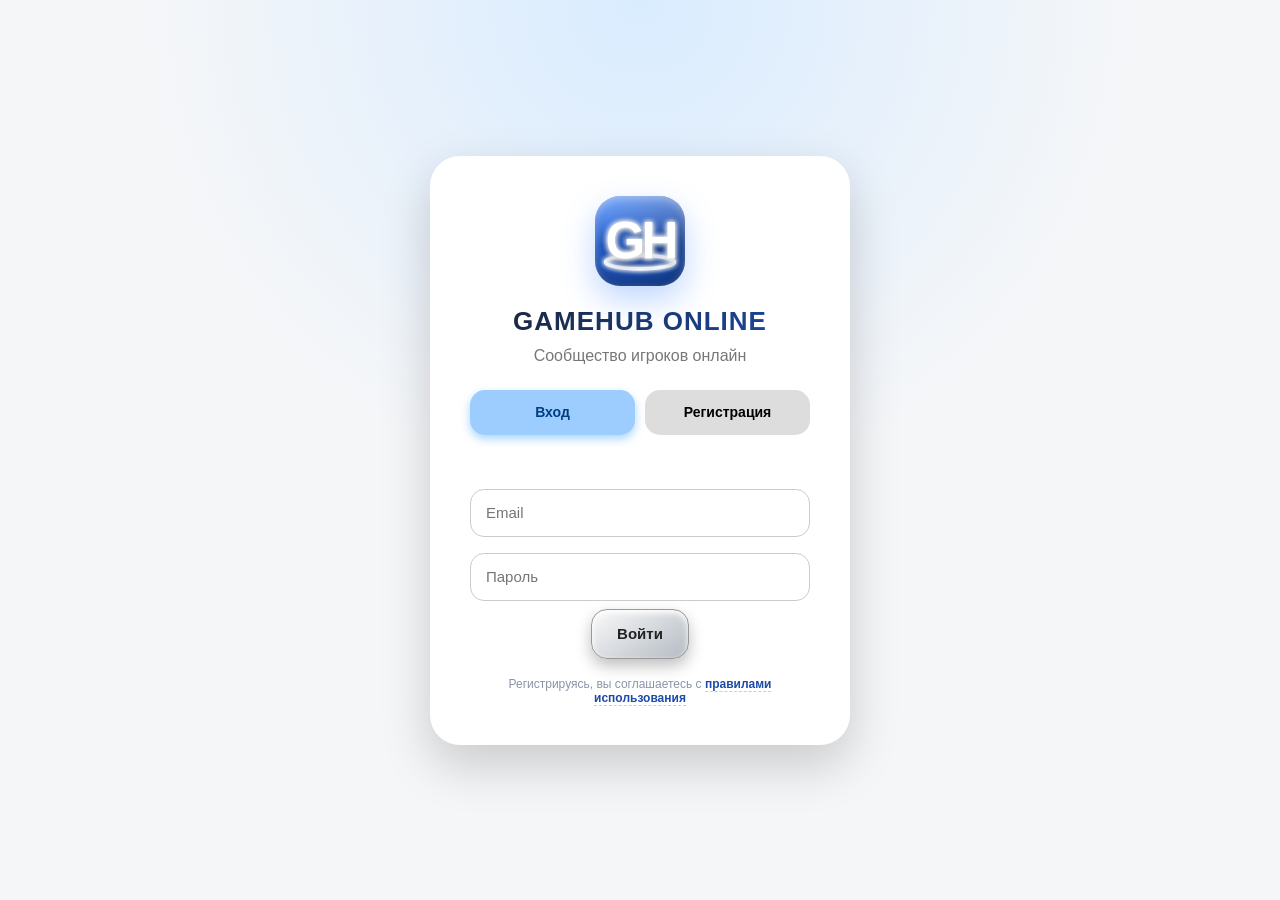
==== commit 7497b62f: "Update index.html" ====
--- a/index.html
+++ b/index.html
@@ -5,14 +5,29 @@
 <meta name="viewport" content="width=device-width, initial-scale=1.0">
 <title>GAMEHUB ONLINE — игровое сообщество</title>
 <meta name="description" content="GAMEHUB ONLINE — игровое сообщество: чат, гильдии, голосовые комнаты, материалы и игры в одном месте.">
-<link rel="icon" type="image/svg+xml" href="data:image/svg+xml,%3Csvg xmlns='http://www.w3.org/2000/svg' viewBox='0 0 100 100'%3E%3Cdefs%3E%3ClinearGradient id='g' x1='0' y1='0' x2='1' y2='1'%3E%3Cstop offset='0' stop-color='%232f7cff'/%3E%3Cstop offset='1' stop-color='%239dccff'/%3E%3C/linearGradient%3E%3C/defs%3E%3Crect width='100' height='100' rx='24' fill='url(%23g)'/%3E%3Ctext x='50' y='68' font-family='Arial' font-size='52' font-weight='900' fill='white' text-anchor='middle'%3EGH%3C/text%3E%3C/svg%3E">
+<link rel="icon" type="image/svg+xml" href="data:image/svg+xml,%3Csvg xmlns='http://www.w3.org/2000/svg' viewBox='0 0 100 100'%3E%3Crect width='100' height='100' rx='22' fill='%23000'/%3E%3Ctext x='50' y='68' font-family='Arial Black' font-size='48' font-weight='900' fill='white' text-anchor='middle'%3EGH%3C/text%3E%3C/svg%3E">
 <link rel="stylesheet" href="style.css">
 </head>
 <body>
 
 <section id="auth-screen" class="auth-screen">
   <div class="auth-card">
-    <div class="logo">GH</div>
+    <div class="logo">
+      <svg viewBox="0 0 120 120" xmlns="http://www.w3.org/2000/svg" aria-hidden="true">
+        <defs>
+          <filter id="psGlowAuth" x="-50%" y="-50%" width="200%" height="200%">
+            <feGaussianBlur stdDeviation="3.5" result="blur"/>
+            <feMerge>
+              <feMergeNode in="blur"/>
+              <feMergeNode in="blur"/>
+              <feMergeNode in="SourceGraphic"/>
+            </feMerge>
+          </filter>
+        </defs>
+        <ellipse cx="60" cy="88" rx="46" ry="9" fill="none" stroke="#ffffff" stroke-width="5" filter="url(#psGlowAuth)" opacity="0.95"/>
+        <text x="60" y="82" font-family="'Arial Black','Segoe UI',Arial,sans-serif" font-size="68" font-weight="900" fill="#ffffff" text-anchor="middle" letter-spacing="-5" filter="url(#psGlowAuth)">GH</text>
+      </svg>
+    </div>
     <h1>GAMEHUB ONLINE</h1>
     <p>Сообщество игроков онлайн</p>
 
@@ -48,7 +63,20 @@
   <header class="topbar">
     <div class="brand">
       <div class="brand-logo">
-        <span class="brand-logo-inner">GH</span>
+        <svg viewBox="0 0 120 120" xmlns="http://www.w3.org/2000/svg" aria-hidden="true">
+          <defs>
+            <filter id="psGlowHeader" x="-50%" y="-50%" width="200%" height="200%">
+              <feGaussianBlur stdDeviation="3" result="blur"/>
+              <feMerge>
+                <feMergeNode in="blur"/>
+                <feMergeNode in="blur"/>
+                <feMergeNode in="SourceGraphic"/>
+              </feMerge>
+            </filter>
+          </defs>
+          <ellipse cx="60" cy="88" rx="46" ry="9" fill="none" stroke="#ffffff" stroke-width="5" filter="url(#psGlowHeader)" opacity="0.95"/>
+          <text x="60" y="82" font-family="'Arial Black','Segoe UI',Arial,sans-serif" font-size="68" font-weight="900" fill="#ffffff" text-anchor="middle" letter-spacing="-5" filter="url(#psGlowHeader)">GH</text>
+        </svg>
       </div>
       <div class="brand-text">
         <h2 class="brand-name">GAMEHUB<span> ONLINE</span></h2>
@@ -80,7 +108,7 @@
       <button class="menu-button" data-page="profile" type="button">👤 Профиль</button>
 
       <div class="menu-title">INFO</div>
-      <button class="menu-button" data-page="rules" type="button">📜 Правила</button>
+      <button class="menu-button" id="sidebar-rules-btn" type="button">📜 Правила</button>
 
       <button id="logout" class="menu-button logout" type="button">Выход</button>
     </aside>
@@ -222,198 +250,6 @@
         </div>
       </section>
 
-      <section id="rules" class="page">
-        <h1>📜 Правила и политика</h1>
-
-        <div class="rules-layout">
-
-          <aside class="rules-toc">
-            <div class="rules-toc-title">Содержание</div>
-            <a href="#r-1" class="rules-toc-link">1. Правила использования</a>
-            <a href="#r-1-1" class="rules-toc-link sub">1.1. Общие положения</a>
-            <a href="#r-1-2" class="rules-toc-link sub">1.2. Что такое платформа</a>
-            <a href="#r-1-3" class="rules-toc-link sub">1.3. Ответственность</a>
-            <a href="#r-1-4" class="rules-toc-link sub">1.4. Контент и модерация</a>
-            <a href="#r-1-5" class="rules-toc-link sub">1.5. Запрещено</a>
-            <a href="#r-1-6" class="rules-toc-link sub">1.6. Изменение правил</a>
-            <a href="#r-2" class="rules-toc-link">2. Политика конфиденциальности</a>
-            <a href="#r-2-1" class="rules-toc-link sub">2.1. Общие сведения</a>
-            <a href="#r-2-2" class="rules-toc-link sub">2.2. Какие данные собираются</a>
-            <a href="#r-2-3" class="rules-toc-link sub">2.3. Третьи сервисы</a>
-            <a href="#r-2-4" class="rules-toc-link sub">2.4. Хранение и безопасность</a>
-            <a href="#r-2-5" class="rules-toc-link sub">2.5. Ваши права</a>
-            <a href="#r-2-6" class="rules-toc-link sub">2.6. Возраст</a>
-            <a href="#r-2-7" class="rules-toc-link sub">2.7. Изменения политики</a>
-            <a href="#r-3" class="rules-toc-link">3. Согласие с правилами</a>
-          </aside>
-
-          <article class="rules-body">
-
-            <div class="rules-meta">
-              <span class="rules-badge">📅 Дата последнего обновления: 05.10.2026</span>
-              <button class="main-button small secondary" type="button" id="rules-print-btn">🖨 Печать</button>
-            </div>
-
-            <h2 class="rules-h1" id="r-1">1. Правила использования</h2>
-
-            <h3 class="rules-h2" id="r-1-1">1.1. Общие положения</h3>
-            <p>Настоящие Правила использования (далее — «Правила») описывают условия работы игровой социальной платформы <b>GAMEHUB ONLINE</b> (далее — «Платформа»), доступной по адресу <b>gamehubonline.ru</b>. Регистрируясь или используя Платформу, вы подтверждаете, что ознакомились с настоящими Правилами, понимаете их и обязуетесь соблюдать.</p>
-            <p>Если вы не согласны с Правилами — прекратите использование Платформы и запросите удаление аккаунта по контактному email.</p>
-
-            <h3 class="rules-h2" id="r-1-2">1.2. Что такое Платформа</h3>
-            <p>GAMEHUB ONLINE — это одностраничное веб-приложение (SPA), работающее в браузере. Платформа позволяет пользователям:</p>
-            <ul>
-              <li>создавать профиль: никнейм, ссылку на аватар, город, возраст, текст «о себе»;</li>
-              <li>общаться в общем чате в режиме реального времени (сообщения сохраняются в базе данных);</li>
-              <li>добавлять игры с ссылкой на официальный сайт — иконка автоматически подтягивается с сайта игры через сервис Google Favicons;</li>
-              <li>создавать гильдии и вступать в них (вступление по одобрению владельца или заместителя);</li>
-              <li>загружать в гильдию материалы (HTML, Excel, CSV, изображения, видео, аудио, PDF, текстовые файлы) и создавать шаблоны документов;</li>
-              <li>редактировать содержимое HTML-документов и таблиц прямо в браузере и импортировать таблицы/картинки с других сайтов;</li>
-              <li>участвовать в голосовых и видео-конференциях с демонстрацией экрана.</li>
-            </ul>
-            <p>Платформа не является официальным представителем ни одной из игр, упомянутых пользователями, и не связана с их разработчиками или издателями.</p>
-
-            <h3 class="rules-h2" id="r-1-3">1.3. Ограничения ответственности</h3>
-            <ul>
-              <li>Платформа предоставляется «как есть». Администрация не гарантирует бесперебойную работу, отсутствие ошибок и сохранность данных.</li>
-              <li>Администрация не несёт ответственности за содержание сообщений, файлов и материалов, которые публикуют пользователи.</li>
-              <li>Администрация не несёт ответственности за содержание внешних сайтов, ссылки на которые публикуют пользователи (в том числе за игры и файлы, скачанные с них).</li>
-              <li>Пользователь самостоятельно несёт ответственность за сохранность пароля к своему аккаунту и за все действия, совершённые под его аккаунтом.</li>
-              <li>Платформа не предназначена для хранения персональных данных третьих лиц, коммерческой тайны или иной чувствительной информации.</li>
-            </ul>
-
-            <h3 class="rules-h2" id="r-1-4">1.4. Пользовательский контент и модерация</h3>
-            <p>К пользовательскому контенту относятся: сообщения чата, названия и описания гильдий, загруженные материалы, шаблоны, ссылки на игры, аватары и любые другие данные, публикуемые пользователями.</p>
-            <p>Пользователь сохраняет права на свой контент, но предоставляет Платформе право хранить, отображать и передавать его другим пользователям в объёме, необходимом для работы сервиса.</p>
-            <p>Администрация оставляет за собой право:</p>
-            <ul>
-              <li>удалять любой пользовательский контент без предварительного уведомления, если он нарушает правила, применимое законодательство или права третьих лиц;</li>
-              <li>ограничивать доступ к Платформе отдельным пользователям при нарушении правил;</li>
-              <li>передавать информацию компетентным органам по официальному запросу в порядке, установленном законом.</li>
-            </ul>
-            <p>Что запрещено публиковать: оскорбления, угрозы, разжигание вражды, NSFW-материалы, вредоносное ПО, фишинговые ссылки, спам, рекламу, персональные данные третьих лиц без их согласия, а также материалы, нарушающие авторские права.</p>
-
-            <h3 class="rules-h2" id="r-1-5">1.5. Запрещённые действия</h3>
-            <p>При использовании Платформы запрещается:</p>
-            <ul>
-              <li>попытки несанкционированного доступа к чужим аккаунтам и административным функциям;</li>
-              <li>использование автоматизированных средств для массового сбора данных (парсинг, скрейпинг, брутфорс) без письменного разрешения администрации;</li>
-              <li>любые действия, направленные на нарушение работы Платформы (DoS/DDoS-атаки, эксплойты, обход ограничений базы данных);</li>
-              <li>распространение вредоносного ПО и фишинговых ссылок;</li>
-              <li>регистрация множества аккаунтов с целью обхода блокировок, искусственного завышения активности или манипуляции гильдиями;</li>
-              <li>использование Платформы в целях, противоречащих применимому законодательству.</li>
-            </ul>
-
-            <h3 class="rules-h2" id="r-1-6">1.6. Изменение правил</h3>
-            <p>Администрация вправе изменять настоящие Правила в любое время без предварительного уведомления. Актуальная версия всегда доступна на этой странице. Продолжение использования Платформы после публикации изменений означает согласие с новой редакцией.</p>
-
-            <h2 class="rules-h1" id="r-2">2. Политика конфиденциальности</h2>
-
-            <h3 class="rules-h2" id="r-2-1">2.1. Общие сведения</h3>
-            <p>Настоящая Политика конфиденциальности описывает, какие данные Платформа собирает, как использует и хранит их. Используя Платформу, вы соглашаетесь с условиями настоящей Политики.</p>
-            <p><b>Важно:</b> Платформа не имеет собственного сервера. Все данные хранятся в облачной инфраструктуре <b>Supabase</b>. Часть функций (конференции, иконки игр, импорт с сайтов) использует внешние сервисы — подробнее в разделе <a href="#r-2-3">2.3</a>.</p>
-
-            <h3 class="rules-h2" id="r-2-2">2.2. Какие данные собираются</h3>
-
-            <p><b>2.2.1. Данные, которые вы указываете сами</b></p>
-            <ul>
-              <li><b>Email</b> — обязателен при регистрации, используется для входа.</li>
-              <li><b>Пароль</b> — обязателен при регистрации, хранится только в виде криптографического хэша (bcrypt). В открытом виде пароль не сохраняется и недоступен администрации.</li>
-              <li><b>Никнейм</b> — обязателен, отображается другим пользователям в чате, гильдиях, конференциях.</li>
-              <li><b>Ссылка на аватар, город, возраст, «о себе»</b> — указываются по желанию, отображаются в публичном профиле.</li>
-              <li><b>Загруженные файлы и шаблоны</b> — материалы, добавленные вами в гильдии.</li>
-            </ul>
-
-            <p><b>2.2.2. Данные, которые появляются при использовании</b></p>
-            <ul>
-              <li><b>Сообщения чата</b>: текст сообщения, время отправки, ваш никнейм на момент отправки, внутренний идентификатор.</li>
-              <li><b>Участие в гильдиях</b>: название и описание гильдии, ваша роль (владелец / заместитель / участник), статус (одобрен / заявка на рассмотрении), дата вступления.</li>
-              <li><b>Добавленные игры</b>: название, ссылка на официальный сайт, иконка, дата добавления.</li>
-              <li><b>Участие в конференциях</b>: запись о том, что вы были в комнате, и ваш никнейм — отображается другим участникам.</li>
-              <li><b>Статус «онлайн»</b>: пока вы находитесь на сайте, другие пользователи видят вас в списке онлайн. Статус автоматически снимается при закрытии вкладки.</li>
-            </ul>
-
-            <p><b>2.2.3. Технические данные, собираемые Supabase Auth</b></p>
-            <ul>
-              <li>IP-адрес — при входе и регистрации, для защиты от брутфорс-атак.</li>
-              <li>User-Agent — тип браузера и операционной системы, для диагностики.</li>
-              <li>Временные метки — дата и время регистрации, последнего входа, последнего обновления профиля.</li>
-              <li>Внутренний идентификатор пользователя (UUID).</li>
-            </ul>
-
-            <p><b>2.2.4. Что хранится в вашем браузере (localStorage)</b></p>
-            <ul>
-              <li><b>Токен сессии</b> — уникальный ключ, по которому Платформа понимает, что вы авторизованы. Хранится в <code>localStorage</code>, доступен только вашему браузеру и передаётся только на сервера Supabase при запросах.</li>
-              <li>Никаких cookies для аналитики, рекламы или трекинга Платформа не устанавливает.</li>
-              <li>Cookies сторонних сервисов могут устанавливаться только внутри встроенного фрейма MiroTalk P2P (см. раздел <a href="#r-2-3">2.3</a>).</li>
-            </ul>
-
-            <p><b>2.2.5. Что НЕ собирается</b></p>
-            <ul>
-              <li>Платформа не запрашивает номер телефона, паспортные данные, платёжную информацию, геолокацию и иные чувствительные данные.</li>
-              <li>Платформа не читает содержимое ваших файлов за пределами тех, что вы сами загрузили в гильдии.</li>
-              <li>Платформа не имеет доступа к другим вкладкам браузера, истории, закладкам, буферу обмена.</li>
-            </ul>
-
-            <h3 class="rules-h2" id="r-2-3">2.3. Третьи сервисы, которые используются</h3>
-            <p>Для работы Платформа обращается к внешним сервисам. Каждый из них получает минимально необходимый набор данных:</p>
-            <ul>
-              <li><b>Supabase Inc.</b> — основная инфраструктура: база данных, авторизация, файловое хранилище, realtime. Все данные профиля, чата, гильдий, материалы и шаблоны физически хранятся на серверах Supabase.</li>
-              <li><b>MiroTalk P2P</b> (<i>p2p.mirotalk.com</i>) — внешний сервис для голосовых и видео-конференций. Когда вы заходите в комнату, в браузере загружается фрейм с сайта MiroTalk. Ваши аудио- и видеопотоки, а также демонстрация экрана, передаются через инфраструктуру MiroTalk либо напрямую между участниками (P2P). Платформа не записывает и не хранит эти потоки.</li>
-              <li><b>Google Favicons API</b> (<i>google.com/s2/favicons</i>) — используется для автоматической подгрузки иконки игры по её домену. Google получает доменное имя сайта игры.</li>
-              <li><b>jsDelivr CDN</b> (<i>cdn.jsdelivr.net</i>) — доставка библиотек <code>@supabase/supabase-js</code> и <code>xlsx</code>. Эти файлы не содержат ваших данных.</li>
-              <li><b>Публичные CORS-прокси</b> (например, allorigins.win, corsproxy.io, codetabs.com) — используются только когда вы сами запускаете функцию «Импорт с сайта». В этом случае Платформа через один из прокси запрашивает HTML указанной вами страницы. Прокси получает URL страницы, которую вы запросили.</li>
-            </ul>
-            <p>Платформа <b>не продаёт</b> и <b>не передаёт</b> ваши персональные данные третьим лицам для рекламы, маркетинга или аналитики.</p>
-
-            <h3 class="rules-h2" id="r-2-4">2.4. Хранение данных и безопасность</h3>
-            <ul>
-              <li>Пароли хранятся в виде хэшей bcrypt (реализация Supabase Auth) и не могут быть восстановлены.</li>
-              <li>Доступ к данным на уровне базы ограничен политиками Row Level Security (RLS): пользователь может изменять только свои записи; в гильдиях — только то, на что даёт право его роль.</li>
-              <li>Трафик между браузером и Supabase защищён по протоколу HTTPS/TLS.</li>
-              <li>Файлы, загруженные в гильдии, хранятся в публичных бакетах Supabase Storage. Это значит, что прямая ссылка на файл может быть открыта любым человеком, у которого есть эта ссылка. Не загружайте в гильдии конфиденциальные документы.</li>
-              <li>Сессия автоматически обновляется библиотекой Supabase JS; при выходе из аккаунта токен стирается.</li>
-            </ul>
-            <p>При этом ни один сервис не может гарантировать абсолютную безопасность передачи данных в интернете. Используйте сложный пароль и не делитесь доступом к аккаунту с другими.</p>
-
-            <h3 class="rules-h2" id="r-2-5">2.5. Ваши права</h3>
-            <p>Вы вправе в любой момент:</p>
-            <ul>
-              <li>изменить никнейм, аватар, город, возраст и текст «о себе» — самостоятельно в разделе «Профиль»;</li>
-              <li>удалить свои сообщения в общем чате;</li>
-              <li>удалить свои материалы и шаблоны из гильдий;</li>
-              <li>выйти из гильдии или распустить гильдию, если вы её владелец и в ней нет других участников;</li>
-              <li>прекратить использование Платформы в любой момент, просто закрыв вкладку;</li>
-              <li>запросить полное удаление аккаунта и всех связанных данных.</li>
-            </ul>
-            <p><b>Важно:</b> функция самостоятельного удаления аккаунта в интерфейсе пока не реализована. Удаление выполняется администрацией по запросу. Если вы удаляете гильдию, все её материалы и шаблоны удаляются безвозвратно.</p>
-            <p>Контакт для вопросов и запросов: <a href="mailto:gameplatform@internet.ru">gameplatform@internet.ru</a></p>
-
-            <h3 class="rules-h2" id="r-2-6">2.6. Возрастные ограничения</h3>
-            <p>Платформа не предназначена для детей младше 13 лет. Если вам меньше 13 лет — пожалуйста, не регистрируйтесь. Если вам от 13 до 18 лет — используйте Платформу с разрешения родителей или законных представителей.</p>
-
-            <h3 class="rules-h2" id="r-2-7">2.7. Изменения политики</h3>
-            <p>Администрация вправе обновлять настоящую Политику. Актуальная версия всегда доступна на этой странице, дата последнего обновления указана в шапке. Продолжение использования Платформы после публикации изменений означает согласие с новой редакцией.</p>
-
-            <h2 class="rules-h1" id="r-3">3. Согласие с правилами</h2>
-            <p>Используя Платформу, вы подтверждаете, что:</p>
-            <ul>
-              <li>прочитали и поняли настоящие Правила и Политику конфиденциальности;</li>
-              <li>согласны соблюдать их;</li>
-              <li>достигли минимального возраста (13 лет) или получили согласие законных представителей;</li>
-              <li>понимаете, что данные хранятся на серверах Supabase и что часть функций использует внешние сервисы.</li>
-            </ul>
-
-            <div class="rules-signature">
-              <span>Дата последнего обновления: <b>05.10.2026</b></span>
-              <br>
-              <span>Контакт поддержки: <b>gameplatform@internet.ru</b></span>
-            </div>
-
-          </article>
-        </div>
-      </section>
-
     </main>
 
     <aside class="rightbar">
@@ -429,6 +265,209 @@
   </div>
 </div>
 
+<!-- ============================================================
+     ПРАВИЛА — ОТДЕЛЬНЫЙ ПОЛНОЭКРАННЫЙ OVERLAY
+     Доступен и до авторизации, и после
+============================================================ -->
+<div id="rules-screen" class="rules-screen hidden">
+  <div class="rules-screen-header">
+    <button id="rules-back" class="guild-overlay-back" type="button">← Назад</button>
+    <div class="guild-overlay-header-title">📜 Правила и политика</div>
+    <div class="guild-overlay-header-actions"></div>
+  </div>
+  <div class="rules-screen-body">
+
+    <div class="rules-layout">
+
+      <aside class="rules-toc">
+        <div class="rules-toc-title">Содержание</div>
+        <a href="#r-1" class="rules-toc-link">1. Правила использования</a>
+        <a href="#r-1-1" class="rules-toc-link sub">1.1. Общие положения</a>
+        <a href="#r-1-2" class="rules-toc-link sub">1.2. Что такое платформа</a>
+        <a href="#r-1-3" class="rules-toc-link sub">1.3. Ответственность</a>
+        <a href="#r-1-4" class="rules-toc-link sub">1.4. Контент и модерация</a>
+        <a href="#r-1-5" class="rules-toc-link sub">1.5. Запрещено</a>
+        <a href="#r-1-6" class="rules-toc-link sub">1.6. Изменение правил</a>
+        <a href="#r-2" class="rules-toc-link">2. Политика конфиденциальности</a>
+        <a href="#r-2-1" class="rules-toc-link sub">2.1. Общие сведения</a>
+        <a href="#r-2-2" class="rules-toc-link sub">2.2. Какие данные собираются</a>
+        <a href="#r-2-3" class="rules-toc-link sub">2.3. Третьи сервисы</a>
+        <a href="#r-2-4" class="rules-toc-link sub">2.4. Хранение и безопасность</a>
+        <a href="#r-2-5" class="rules-toc-link sub">2.5. Ваши права</a>
+        <a href="#r-2-6" class="rules-toc-link sub">2.6. Возраст</a>
+        <a href="#r-2-7" class="rules-toc-link sub">2.7. Изменения политики</a>
+        <a href="#r-3" class="rules-toc-link">3. Согласие с правилами</a>
+      </aside>
+
+      <article class="rules-body">
+
+        <div class="rules-meta">
+          <span class="rules-badge">📅 Дата последнего обновления: 05.10.2026</span>
+          <button class="main-button small secondary" type="button" id="rules-print-btn">🖨 Печать</button>
+        </div>
+
+        <h2 class="rules-h1" id="r-1">1. Правила использования</h2>
+
+        <h3 class="rules-h2" id="r-1-1">1.1. Общие положения</h3>
+        <p>Настоящие Правила использования (далее — «Правила») описывают условия работы игровой социальной платформы <b>GAMEHUB ONLINE</b> (далее — «Платформа»), доступной по адресу <b>gamehubonline.ru</b>. Регистрируясь или используя Платформу, вы подтверждаете, что ознакомились с настоящими Правилами, понимаете их и обязуетесь соблюдать.</p>
+        <p>Если вы не согласны с Правилами — прекратите использование Платформы и запросите удаление аккаунта по контактному email.</p>
+
+        <h3 class="rules-h2" id="r-1-2">1.2. Что такое Платформа</h3>
+        <p>GAMEHUB ONLINE — это одностраничное веб-приложение (SPA), работающее в браузере. Платформа позволяет пользователям:</p>
+        <ul>
+          <li>создавать профиль: никнейм, ссылку на аватар, город, возраст, текст «о себе»;</li>
+          <li>общаться в общем чате в режиме реального времени (сообщения сохраняются в базе данных);</li>
+          <li>добавлять игры с ссылкой на официальный сайт — иконка автоматически подтягивается с сайта игры через сервис Google Favicons;</li>
+          <li>создавать гильдии и вступать в них (вступление по одобрению владельца или заместителя);</li>
+          <li>загружать в гильдию материалы (HTML, Excel, CSV, изображения, видео, аудио, PDF, текстовые файлы) и создавать шаблоны документов;</li>
+          <li>редактировать содержимое HTML-документов и таблиц прямо в браузере и импортировать таблицы/картинки с других сайтов;</li>
+          <li>участвовать в голосовых и видео-конференциях с демонстрацией экрана.</li>
+        </ul>
+        <p>Платформа не является официальным представителем ни одной из игр, упомянутых пользователями, и не связана с их разработчиками или издателями.</p>
+
+        <h3 class="rules-h2" id="r-1-3">1.3. Ограничения ответственности</h3>
+        <ul>
+          <li>Платформа предоставляется «как есть». Администрация не гарантирует бесперебойную работу, отсутствие ошибок и сохранность данных.</li>
+          <li>Администрация не несёт ответственности за содержание сообщений, файлов и материалов, которые публикуют пользователи.</li>
+          <li>Администрация не несёт ответственности за содержание внешних сайтов, ссылки на которые публикуют пользователи (в том числе за игры и файлы, скачанные с них).</li>
+          <li>Пользователь самостоятельно несёт ответственность за сохранность пароля к своему аккаунту и за все действия, совершённые под его аккаунтом.</li>
+          <li>Платформа не предназначена для хранения персональных данных третьих лиц, коммерческой тайны или иной чувствительной информации.</li>
+        </ul>
+
+        <h3 class="rules-h2" id="r-1-4">1.4. Пользовательский контент и модерация</h3>
+        <p>К пользовательскому контенту относятся: сообщения чата, названия и описания гильдий, загруженные материалы, шаблоны, ссылки на игры, аватары и любые другие данные, публикуемые пользователями.</p>
+        <p>Пользователь сохраняет права на свой контент, но предоставляет Платформе право хранить, отображать и передавать его другим пользователям в объёме, необходимом для работы сервиса.</p>
+        <p>Администрация оставляет за собой право:</p>
+        <ul>
+          <li>удалять любой пользовательский контент без предварительного уведомления, если он нарушает правила, применимое законодательство или права третьих лиц;</li>
+          <li>ограничивать доступ к Платформе отдельным пользователям при нарушении правил;</li>
+          <li>передавать информацию компетентным органам по официальному запросу в порядке, установленном законом.</li>
+        </ul>
+        <p>Что запрещено публиковать: оскорбления, угрозы, разжигание вражды, NSFW-материалы, вредоносное ПО, фишинговые ссылки, спам, рекламу, персональные данные третьих лиц без их согласия, а также материалы, нарушающие авторские права.</p>
+
+        <h3 class="rules-h2" id="r-1-5">1.5. Запрещённые действия</h3>
+        <p>При использовании Платформы запрещается:</p>
+        <ul>
+          <li>попытки несанкционированного доступа к чужим аккаунтам и административным функциям;</li>
+          <li>использование автоматизированных средств для массового сбора данных (парсинг, скрейпинг, брутфорс) без письменного разрешения администрации;</li>
+          <li>любые действия, направленные на нарушение работы Платформы (DoS/DDoS-атаки, эксплойты, обход ограничений базы данных);</li>
+          <li>распространение вредоносного ПО и фишинговых ссылок;</li>
+          <li>регистрация множества аккаунтов с целью обхода блокировок, искусственного завышения активности или манипуляции гильдиями;</li>
+          <li>использование Платформы в целях, противоречащих применимому законодательству.</li>
+        </ul>
+
+        <h3 class="rules-h2" id="r-1-6">1.6. Изменение правил</h3>
+        <p>Администрация вправе изменять настоящие Правила в любое время без предварительного уведомления. Актуальная версия всегда доступна на этой странице. Продолжение использования Платформы после публикации изменений означает согласие с новой редакцией.</p>
+
+        <h2 class="rules-h1" id="r-2">2. Политика конфиденциальности</h2>
+
+        <h3 class="rules-h2" id="r-2-1">2.1. Общие сведения</h3>
+        <p>Настоящая Политика конфиденциальности описывает, какие данные Платформа собирает, как использует и хранит их. Используя Платформу, вы соглашаетесь с условиями настоящей Политики.</p>
+        <p><b>Важно:</b> Платформа не имеет собственного сервера. Все данные хранятся в облачной инфраструктуре <b>Supabase</b>. Часть функций (конференции, иконки игр, импорт с сайтов) использует внешние сервисы — подробнее в разделе <a href="#r-2-3">2.3</a>.</p>
+
+        <h3 class="rules-h2" id="r-2-2">2.2. Какие данные собираются</h3>
+
+        <p><b>2.2.1. Данные, которые вы указываете сами</b></p>
+        <ul>
+          <li><b>Email</b> — обязателен при регистрации, используется для входа.</li>
+          <li><b>Пароль</b> — обязателен при регистрации, хранится только в виде криптографического хэша (bcrypt). В открытом виде пароль не сохраняется и недоступен администрации.</li>
+          <li><b>Никнейм</b> — обязателен, отображается другим пользователям в чате, гильдиях, конференциях.</li>
+          <li><b>Ссылка на аватар, город, возраст, «о себе»</b> — указываются по желанию, отображаются в публичном профиле.</li>
+          <li><b>Загруженные файлы и шаблоны</b> — материалы, добавленные вами в гильдии.</li>
+        </ul>
+
+        <p><b>2.2.2. Данные, которые появляются при использовании</b></p>
+        <ul>
+          <li><b>Сообщения чата</b>: текст сообщения, время отправки, ваш никнейм на момент отправки, внутренний идентификатор.</li>
+          <li><b>Участие в гильдиях</b>: название и описание гильдии, ваша роль (владелец / заместитель / участник), статус (одобрен / заявка на рассмотрении), дата вступления.</li>
+          <li><b>Добавленные игры</b>: название, ссылка на официальный сайт, иконка, дата добавления.</li>
+          <li><b>Участие в конференциях</b>: запись о том, что вы были в комнате, и ваш никнейм — отображается другим участникам.</li>
+          <li><b>Статус «онлайн»</b>: пока вы находитесь на сайте, другие пользователи видят вас в списке онлайн. Статус автоматически снимается при закрытии вкладки.</li>
+        </ul>
+
+        <p><b>2.2.3. Технические данные, собираемые Supabase Auth</b></p>
+        <ul>
+          <li>IP-адрес — при входе и регистрации, для защиты от брутфорс-атак.</li>
+          <li>User-Agent — тип браузера и операционной системы, для диагностики.</li>
+          <li>Временные метки — дата и время регистрации, последнего входа, последнего обновления профиля.</li>
+          <li>Внутренний идентификатор пользователя (UUID).</li>
+        </ul>
+
+        <p><b>2.2.4. Что хранится в вашем браузере (localStorage)</b></p>
+        <ul>
+          <li><b>Токен сессии</b> — уникальный ключ, по которому Платформа понимает, что вы авторизованы. Хранится в <code>localStorage</code>, доступен только вашему браузеру и передаётся только на сервера Supabase при запросах.</li>
+          <li>Никаких cookies для аналитики, рекламы или трекинга Платформа не устанавливает.</li>
+          <li>Cookies сторонних сервисов могут устанавливаться только внутри встроенного фрейма MiroTalk P2P (см. раздел <a href="#r-2-3">2.3</a>).</li>
+        </ul>
+
+        <p><b>2.2.5. Что НЕ собирается</b></p>
+        <ul>
+          <li>Платформа не запрашивает номер телефона, паспортные данные, платёжную информацию, геолокацию и иные чувствительные данные.</li>
+          <li>Платформа не читает содержимое ваших файлов за пределами тех, что вы сами загрузили в гильдии.</li>
+          <li>Платформа не имеет доступа к другим вкладкам браузера, истории, закладкам, буферу обмена.</li>
+        </ul>
+
+        <h3 class="rules-h2" id="r-2-3">2.3. Третьи сервисы, которые используются</h3>
+        <p>Для работы Платформа обращается к внешним сервисам. Каждый из них получает минимально необходимый набор данных:</p>
+        <ul>
+          <li><b>Supabase Inc.</b> — основная инфраструктура: база данных, авторизация, файловое хранилище, realtime. Все данные профиля, чата, гильдий, материалы и шаблоны физически хранятся на серверах Supabase.</li>
+          <li><b>MiroTalk P2P</b> (<i>p2p.mirotalk.com</i>) — внешний сервис для голосовых и видео-конференций. Когда вы заходите в комнату, в браузере загружается фрейм с сайта MiroTalk. Ваши аудио- и видеопотоки, а также демонстрация экрана, передаются через инфраструктуру MiroTalk либо напрямую между участниками (P2P). Платформа не записывает и не хранит эти потоки.</li>
+          <li><b>Google Favicons API</b> (<i>google.com/s2/favicons</i>) — используется для автоматической подгрузки иконки игры по её домену. Google получает доменное имя сайта игры.</li>
+          <li><b>jsDelivr CDN</b> (<i>cdn.jsdelivr.net</i>) — доставка библиотек <code>@supabase/supabase-js</code> и <code>xlsx</code>. Эти файлы не содержат ваших данных.</li>
+          <li><b>Публичные CORS-прокси</b> (например, allorigins.win, corsproxy.io, codetabs.com) — используются только когда вы сами запускаете функцию «Импорт с сайта». В этом случае Платформа через один из прокси запрашивает HTML указанной вами страницы. Прокси получает URL страницы, которую вы запросили.</li>
+        </ul>
+        <p>Платформа <b>не продаёт</b> и <b>не передаёт</b> ваши персональные данные третьим лицам для рекламы, маркетинга или аналитики.</p>
+
+        <h3 class="rules-h2" id="r-2-4">2.4. Хранение данных и безопасность</h3>
+        <ul>
+          <li>Пароли хранятся в виде хэшей bcrypt (реализация Supabase Auth) и не могут быть восстановлены.</li>
+          <li>Доступ к данным на уровне базы ограничен политиками Row Level Security (RLS): пользователь может изменять только свои записи; в гильдиях — только то, на что даёт право его роль.</li>
+          <li>Трафик между браузером и Supabase защищён по протоколу HTTPS/TLS.</li>
+          <li>Файлы, загруженные в гильдии, хранятся в публичных бакетах Supabase Storage. Это значит, что прямая ссылка на файл может быть открыта любым человеком, у которого есть эта ссылка. Не загружайте в гильдии конфиденциальные документы.</li>
+          <li>Сессия автоматически обновляется библиотекой Supabase JS; при выходе из аккаунта токен стирается.</li>
+        </ul>
+        <p>При этом ни один сервис не может гарантировать абсолютную безопасность передачи данных в интернете. Используйте сложный пароль и не делитесь доступом к аккаунту с другими.</p>
+
+        <h3 class="rules-h2" id="r-2-5">2.5. Ваши права</h3>
+        <p>Вы вправе в любой момент:</p>
+        <ul>
+          <li>изменить никнейм, аватар, город, возраст и текст «о себе» — самостоятельно в разделе «Профиль»;</li>
+          <li>удалить свои сообщения в общем чате;</li>
+          <li>удалить свои материалы и шаблоны из гильдий;</li>
+          <li>выйти из гильдии или распустить гильдию, если вы её владелец и в ней нет других участников;</li>
+          <li>прекратить использование Платформы в любой момент, просто закрыв вкладку;</li>
+          <li>запросить полное удаление аккаунта и всех связанных данных.</li>
+        </ul>
+        <p><b>Важно:</b> функция самостоятельного удаления аккаунта в интерфейсе пока не реализована. Удаление выполняется администрацией по запросу. Если вы удаляете гильдию, все её материалы и шаблоны удаляются безвозвратно.</p>
+        <p>Контакт для вопросов и запросов: <a href="mailto:gameplatform@internet.ru">gameplatform@internet.ru</a></p>
+
+        <h3 class="rules-h2" id="r-2-6">2.6. Возрастные ограничения</h3>
+        <p>Платформа не предназначена для детей младше 13 лет. Если вам меньше 13 лет — пожалуйста, не регистрируйтесь. Если вам от 13 до 18 лет — используйте Платформу с разрешения родителей или законных представителей.</p>
+
+        <h3 class="rules-h2" id="r-2-7">2.7. Изменения политики</h3>
+        <p>Администрация вправе обновлять настоящую Политику. Актуальная версия всегда доступна на этой странице, дата последнего обновления указана в шапке. Продолжение использования Платформы после публикации изменений означает согласие с новой редакцией.</p>
+
+        <h2 class="rules-h1" id="r-3">3. Согласие с правилами</h2>
+        <p>Используя Платформу, вы подтверждаете, что:</p>
+        <ul>
+          <li>прочитали и поняли настоящие Правила и Политику конфиденциальности;</li>
+          <li>согласны соблюдать их;</li>
+          <li>достигли минимального возраста (13 лет) или получили согласие законных представителей;</li>
+          <li>понимаете, что данные хранятся на серверах Supabase и что часть функций использует внешние сервисы.</li>
+        </ul>
+
+        <div class="rules-signature">
+          <span>Дата последнего обновления: <b>05.10.2026</b></span>
+          <br>
+          <span>Контакт поддержки: <b>gameplatform@internet.ru</b></span>
+        </div>
+
+      </article>
+    </div>
+
+  </div>
+</div>
+
 <div id="guild-overlay" class="guild-overlay hidden">
   <div class="guild-overlay-header">
     <button id="guild-overlay-back" class="guild-overlay-back" type="button">← Назад</button>
--- a/style.css
+++ b/style.css
@@ -1,5 +1,5 @@
 /* =====================================
-   GAME PLATFORM — WHITE 3D UI
+   GAMEHUB ONLINE — WHITE 3D UI
 ===================================== */
 
 *{ box-sizing:border-box; margin:0; padding:0; font-family:"Segoe UI", Arial, sans-serif; }
@@ -13,10 +13,36 @@
     box-shadow:0 20px 50px rgba(0,0,0,.18); text-align:center; }
 .logo{ width:90px; height:90px; margin:auto;
     display:flex; align-items:center; justify-content:center;
-    border-radius:25px; font-size:38px; font-weight:900;
-    background:linear-gradient(145deg,#ffffff,#b9bec5);
-    box-shadow:inset 0 3px 8px white, 0 10px 25px rgba(0,0,0,.3); }
-.auth-card h1{ margin-top:20px; font-size:30px; }
+    border-radius:25px; font-size:34px; font-weight:900;
+    letter-spacing:2px;
+    background:linear-gradient(145deg,#2f7cff 0%,#1b4aa8 60%,#0f3c8a 100%);
+    color:#fff;
+    text-shadow:0 1px 0 rgba(255,255,255,.35), 0 3px 10px rgba(0,0,0,.25);
+    box-shadow:
+        inset 0 3px 8px rgba(255,255,255,.35),
+        inset 0 -4px 12px rgba(0,0,0,.20),
+        0 14px 32px rgba(47,124,255,.30),
+        0 0 0 1px rgba(255,255,255,.5);
+    position:relative;
+    animation:logoPulse 3.6s ease-in-out infinite;
+}
+.logo::after{
+    content:"";
+    position:absolute;
+    inset:0;
+    border-radius:inherit;
+    background:linear-gradient(180deg, rgba(255,255,255,.35), transparent 55%);
+    pointer-events:none;
+}
+@keyframes logoPulse{
+    0%,100%{ box-shadow: inset 0 3px 8px rgba(255,255,255,.35), inset 0 -4px 12px rgba(0,0,0,.20), 0 14px 32px rgba(47,124,255,.30), 0 0 0 1px rgba(255,255,255,.5); }
+    50%    { box-shadow: inset 0 3px 8px rgba(255,255,255,.35), inset 0 -4px 12px rgba(0,0,0,.20), 0 18px 42px rgba(47,124,255,.50), 0 0 0 1px rgba(255,255,255,.7); }
+}
+
+.auth-card h1{ margin-top:20px; font-size:26px; letter-spacing:1px;
+    background:linear-gradient(135deg,#1a2332 0%,#1b4aa8 100%);
+    -webkit-background-clip:text; background-clip:text;
+    -webkit-text-fill-color:transparent; }
 .auth-card p{ color:#777; margin:10px 0 25px; }
 .auth-tabs{ display:flex; gap:10px; margin-bottom:20px; }
 .auth-tabs button{ flex:1; height:45px; border:none; border-radius:15px; cursor:pointer;
@@ -25,6 +51,12 @@
     box-shadow:0 4px 10px rgba(0,140,255,.35); }
 #auth-message{ min-height:18px; margin-bottom:8px; font-size:13px; color:#c33; }
 #auth-message.ok{ color:#1e8f4a; }
+
+.auth-terms{ font-size:12px !important; color:#8a94a8 !important;
+    margin:18px 0 0 !important; text-align:center; }
+.auth-terms a{ color:#1b4aa8; font-weight:700; text-decoration:none;
+    border-bottom:1px dashed #a9d6ff; cursor:pointer; }
+.auth-terms a:hover{ color:#0f3c8a; border-bottom-color:#2f7cff; }
 
 input, textarea, select{
     width:100%; padding:0 15px; margin:8px 0; border-radius:14px;
@@ -52,20 +84,85 @@
 .main-button:disabled{ opacity:.5; cursor:not-allowed; transform:none; }
 .main-button.small{ height:38px; padding:0 14px; font-size:13px; border-radius:12px; }
 
-.topbar{ height:85px; display:flex; justify-content:space-between; align-items:center;
-    padding:0 30px; background:white; border-bottom:1px solid #ddd;
-    box-shadow:0 5px 20px rgba(0,0,0,.12); }
-.brand{ display:flex; align-items:center; gap:15px; }
-.brand-logo{ width:55px; height:55px; display:flex; align-items:center; justify-content:center;
-    border-radius:18px; font-size:25px; font-weight:900;
-    background:linear-gradient(145deg,#fff,#aaa);
-    box-shadow:0 6px 15px rgba(0,0,0,.3); }
-.brand span{ color:#777; font-size:12px; }
+/* TOPBAR */
+.topbar{ height:92px; display:flex; justify-content:space-between; align-items:center;
+    padding:0 28px; background:linear-gradient(180deg,#ffffff 0%,#fbfdff 100%);
+    border-bottom:1px solid #e6eaf1;
+    box-shadow:0 1px 0 rgba(255,255,255,1) inset, 0 4px 20px rgba(40,70,120,.08); }
+
+/* BRAND / ЛОГОТИП PlayStation style */
+.brand{ display:flex; align-items:center; gap:16px;
+    padding:6px 22px 6px 8px; border-radius:18px;
+    background:linear-gradient(135deg,#f8fbff 0%,#ffffff 55%,#eef4ff 100%);
+    box-shadow:inset 0 1px 0 #fff, 0 8px 22px rgba(47,124,255,.12),
+        0 0 0 1px rgba(47,124,255,.10), 0 0 40px rgba(47,124,255,.10);
+    border:1px solid #e4ecf8; position:relative;
+    transition:transform .2s ease, box-shadow .25s ease; }
+.brand:hover{ transform:translateY(-1px);
+    box-shadow:inset 0 1px 0 #fff, 0 12px 28px rgba(47,124,255,.18),
+        0 0 0 1px rgba(47,124,255,.18), 0 0 50px rgba(47,124,255,.15); }
+
+.brand-logo{ position:relative; width:64px; height:64px; border-radius:18px;
+    background:linear-gradient(145deg,#4a96ff 0%,#1b4aa8 55%,#0a1f52 100%);
+    display:flex; align-items:center; justify-content:center;
+    overflow:hidden;
+    box-shadow:
+        inset 0 3px 10px rgba(255,255,255,.45),
+        inset 0 -10px 20px rgba(0,0,0,.35),
+        0 14px 28px rgba(47,124,255,.50),
+        0 0 0 2px rgba(255,255,255,.85),
+        0 0 24px rgba(74,150,255,.35);
+    transform:rotate(-2deg);
+    transition:transform .25s ease; }
+.brand:hover .brand-logo{ transform:rotate(-6deg) scale(1.04); }
+.brand-logo::before{ content:""; position:absolute; top:0; left:0; right:0; height:50%;
+    background:linear-gradient(180deg, rgba(255,255,255,.55) 0%,
+        rgba(255,255,255,.10) 60%, transparent 100%);
+    border-radius:inherit; pointer-events:none; }
+.brand-logo::after{ content:""; position:absolute; bottom:-30%; left:-20%; right:-20%; height:60%;
+    background:radial-gradient(ellipse at center, rgba(74,150,255,.85) 0%, transparent 70%);
+    pointer-events:none; }
+.brand-logo-inner{ position:relative; z-index:2; color:#ffffff;
+    font-size:24px; font-weight:900; letter-spacing:2.5px;
+    font-family:"Segoe UI", Arial, sans-serif;
+    text-shadow:0 2px 0 rgba(0,0,0,.35), 0 4px 12px rgba(0,0,0,.45),
+        0 0 20px rgba(150,200,255,.45); }
+
+.brand-text{ display:flex; flex-direction:column; justify-content:center;
+    line-height:1; min-width:0; }
+.brand-name{ display:flex; align-items:baseline; gap:6px;
+    margin:0 0 6px 0; font-size:23px; font-weight:900;
+    letter-spacing:1.2px; text-transform:uppercase;
+    line-height:1; white-space:nowrap; color:#0a1226;
+    text-shadow:0 1px 0 rgba(255,255,255,.9);
+    font-family:"Segoe UI", Arial, sans-serif; }
+.brand-name span{ background:linear-gradient(135deg,#4a96ff 0%,#1b4aa8 70%,#0a1f52 100%);
+    -webkit-background-clip:text; background-clip:text;
+    -webkit-text-fill-color:transparent; color:#1b4aa8; font-weight:900;
+    letter-spacing:1.2px; }
+.brand-sub{ display:inline-flex; align-items:center; gap:6px;
+    align-self:flex-start; padding:3px 10px 3px 8px; border-radius:6px;
+    background:linear-gradient(135deg,#eaf3ff 0%,#d6e6ff 100%);
+    border:1px solid #c7dcff; color:#1b4aa8;
+    font-size:10px; font-weight:900; letter-spacing:2px;
+    text-transform:uppercase;
+    box-shadow:inset 0 1px 0 rgba(255,255,255,.9), 0 1px 3px rgba(47,124,255,.15);
+    line-height:1; }
+.brand-sub::before{ content:""; display:inline-block; width:6px; height:6px;
+    border-radius:50%; background:linear-gradient(145deg,#4a96ff,#1b4aa8);
+    box-shadow:0 0 8px rgba(47,124,255,.7);
+    animation:brandDot 1.6s ease-in-out infinite; }
+@keyframes brandDot{
+    0%,100%{ opacity:1; transform:scale(1); }
+    50%{ opacity:.5; transform:scale(.85); }
+}
+
 .top-profile{ display:flex; align-items:center; gap:15px; }
 .top-profile img{ width:55px; height:55px; border-radius:50%; object-fit:cover;
     border:3px solid white; box-shadow:0 5px 15px rgba(0,0,0,.3); background:#eef2f8; }
 
-.layout{ display:flex; min-height:calc(100vh - 85px); }
+/* LAYOUT */
+.layout{ display:flex; min-height:calc(100vh - 92px); }
 .sidebar{ width:270px; background:linear-gradient(180deg,#f1f3f6,#d8dce2);
     padding:20px; box-shadow:5px 0 25px rgba(0,0,0,.15); }
 .menu-title{ margin:20px 10px 10px; color:#777; font-size:12px;
@@ -354,6 +451,7 @@
 .guild-member-actions{ display:flex; gap:6px; flex-wrap:wrap; }
 .guild-member-actions .main-button{ height:34px; font-size:12px; padding:0 12px; border-radius:10px; }
 
+/* MATERIALS */
 .material-upload-form{ padding:18px; background:#f8faff;
     border:1px solid #eaf0f9; border-radius:16px; margin-bottom:18px; }
 .material-upload-form h3{ font-size:14px; margin-bottom:12px; color:#1a2332; }
@@ -410,6 +508,7 @@
 .material-btn:hover .material-btn-delete{ display:flex; }
 .material-btn-delete:hover{ background:#fde8e8; }
 
+/* TEMPLATES */
 .tpl-ai-hint{ display:flex; gap:16px;
     padding:16px 18px;
     background:linear-gradient(135deg,#f0f7ff 0%,#e8f3ff 100%);
@@ -453,9 +552,7 @@
 .tpl-card:hover .tpl-delete{ display:flex; }
 .tpl-delete:hover{ background:#fde8e8; }
 
-/* ============================================================
-   EDITOR
-============================================================ */
+/* EDITOR */
 .template-viewer{
     position:fixed; inset:0; z-index:1100;
     background:rgba(15,25,45,.88);
@@ -674,9 +771,7 @@
 .editor-pane-code textarea:focus{ background:#fff; }
 .editor-pane-code textarea[readonly]{ background:#f4f6f8; color:#4a5568; cursor:not-allowed; }
 
-/* ============================================================
-   IMPORT PANE
-============================================================ */
+/* IMPORT PANE */
 .editor-pane-import.active{
     display:flex;
     flex-direction:column;
@@ -1023,6 +1118,7 @@
 .profile-status.err{ color:#c33; }
 .profile-status.loading{ color:#7a849a; }
 
+/* RIGHT BAR */
 .rightbar{ width:300px; padding:25px; background:#fafafa; border-left:1px solid #ddd; }
 .side-profile{ text-align:center; background:white; padding:25px;
     border-radius:25px; box-shadow:0 10px 25px rgba(0,0,0,.12); }
@@ -1034,6 +1130,7 @@
 .online-dot{ display:inline-block; width:12px; height:12px;
     background:#00d000; border-radius:50%; margin-right:6px; vertical-align:middle; }
 
+/* ONLINE PAGE */
 .online-list-page{ display:grid; grid-template-columns:repeat(auto-fill, minmax(220px, 1fr)); gap:12px; }
 .online-user-card{ background:white; border:1px solid #e8edf5; border-radius:16px;
     padding:14px; display:flex; align-items:center; gap:12px;
@@ -1049,6 +1146,156 @@
 .online-user-name{ font-weight:700; color:#1a2332; font-size:14px; }
 .online-user-meta{ font-size:11.5px; color:#8a94a8; margin-top:2px; }
 
+/* ============================================================
+   ПРАВИЛА И ПОЛИТИКА
+============================================================ */
+.rules-layout{
+    display:grid;
+    grid-template-columns:260px 1fr;
+    gap:24px;
+    align-items:start;
+}
+.rules-toc{
+    position:sticky;
+    top:20px;
+    background:white;
+    border-radius:20px;
+    padding:18px;
+    border:1px solid #e9eef5;
+    box-shadow:0 8px 24px rgba(40,70,120,.08);
+    display:flex;
+    flex-direction:column;
+    gap:2px;
+    max-height:calc(100vh - 130px);
+    overflow-y:auto;
+}
+.rules-toc-title{
+    font-size:11.5px;
+    font-weight:800;
+    color:#8a94a8;
+    letter-spacing:.8px;
+    text-transform:uppercase;
+    margin-bottom:10px;
+    padding:0 8px;
+}
+.rules-toc-link{
+    display:block;
+    padding:7px 10px;
+    border-radius:10px;
+    font-size:13px;
+    font-weight:700;
+    color:#4a5568;
+    text-decoration:none;
+    transition:.15s;
+    border-left:3px solid transparent;
+}
+.rules-toc-link.sub{
+    padding-left:22px;
+    font-weight:600;
+    font-size:12.5px;
+    color:#7a849a;
+}
+.rules-toc-link:hover{
+    background:#f3f7ff;
+    color:#1b4aa8;
+    border-left-color:#a9d6ff;
+}
+.rules-toc-link:active{
+    background:#eef4ff;
+    border-left-color:#2f7cff;
+}
+.rules-body{
+    background:white;
+    border-radius:22px;
+    padding:32px 36px;
+    border:1px solid #e9eef5;
+    box-shadow:0 10px 30px rgba(40,70,120,.08);
+    color:#2a3446;
+    font-size:14.5px;
+    line-height:1.65;
+}
+.rules-meta{
+    display:flex;
+    align-items:center;
+    justify-content:space-between;
+    gap:14px;
+    padding:12px 16px;
+    background:linear-gradient(135deg,#f0f7ff 0%,#e8f3ff 100%);
+    border:1px solid #cfdff9;
+    border-radius:14px;
+    margin-bottom:26px;
+    flex-wrap:wrap;
+}
+.rules-badge{
+    font-size:12.5px;
+    font-weight:700;
+    color:#1b4aa8;
+}
+.rules-h1{
+    font-size:22px;
+    font-weight:800;
+    color:#1a2332;
+    margin:34px 0 16px;
+    padding:14px 20px;
+    border-left:5px solid #2f7cff;
+    background:linear-gradient(90deg,#eff6ff 0%,transparent 100%);
+    border-radius:8px;
+    letter-spacing:-0.2px;
+}
+.rules-h1:first-of-type{ margin-top:0; }
+.rules-h2{
+    font-size:16.5px;
+    font-weight:800;
+    color:#1b4aa8;
+    margin:22px 0 10px;
+    letter-spacing:-0.1px;
+}
+.rules-body p{
+    margin:8px 0 12px;
+    color:#3a4556;
+}
+.rules-body p b{ color:#1a2332; }
+.rules-body ul{
+    margin:8px 0 14px 0;
+    padding-left:22px;
+}
+.rules-body li{
+    margin:6px 0;
+    color:#3a4556;
+}
+.rules-body li b{ color:#1a2332; }
+.rules-body a{
+    color:#1b4aa8;
+    text-decoration:none;
+    border-bottom:1px dashed #a9d6ff;
+    transition:.15s;
+}
+.rules-body a:hover{
+    color:#0f3c8a;
+    border-bottom-color:#2f7cff;
+}
+.rules-signature{
+    margin-top:30px;
+    padding-top:18px;
+    border-top:1px solid #eef2f8;
+    font-size:13px;
+    color:#7a849a;
+    text-align:right;
+    line-height:1.8;
+}
+
+/* PRINT */
+@media print{
+    .sidebar, .rightbar, .topbar, .rules-toc, .rules-meta .main-button{ display:none !important; }
+    .layout{ display:block; }
+    .content{ padding:0; }
+    .rules-body{ box-shadow:none; border:none; padding:0; }
+    .rules-h1{ page-break-after:avoid; }
+    .rules-h2{ page-break-after:avoid; }
+    body{ background:white; }
+}
+
+/* MOBILE */
 @media(max-width:1000px){
     .layout{ flex-direction:column; }
     .sidebar, .rightbar{ width:100%; }
@@ -1077,106 +1324,43 @@
     .import-grid-images{ grid-template-columns:repeat(auto-fill, minmax(140px, 1fr)); }
     .import-footer{ flex-direction:column; align-items:stretch; }
     .import-footer-actions .main-button{ flex:1; }
-}
-/* ============================================================
-   GAMEHUB ONLINE — РЕБРЕНДИНГ ЛОГОТИПА
-============================================================ */
-
-/* Логотип на экране авторизации */
-.logo{
-    position:relative;
-    background:linear-gradient(145deg,#2f7cff 0%,#1b4aa8 60%,#0f3c8a 100%) !important;
-    color:#fff !important;
-    letter-spacing:2px;
-    font-size:34px;
-    text-shadow:
-        0 1px 0 rgba(255,255,255,.35),
-        0 3px 10px rgba(0,0,0,.25);
-    box-shadow:
-        inset 0 3px 8px rgba(255,255,255,.35),
-        inset 0 -4px 12px rgba(0,0,0,.20),
-        0 14px 32px rgba(47,124,255,.30),
-        0 0 0 1px rgba(255,255,255,.5) !important;
-    animation:logoPulse 3.6s ease-in-out infinite;
-}
-.logo::after{
-    content:"";
-    position:absolute;
-    inset:0;
-    border-radius:inherit;
-    background:linear-gradient(180deg, rgba(255,255,255,.35), transparent 55%);
-    pointer-events:none;
-}
-@keyframes logoPulse{
-    0%,100%{ box-shadow: inset 0 3px 8px rgba(255,255,255,.35), inset 0 -4px 12px rgba(0,0,0,.20), 0 14px 32px rgba(47,124,255,.30), 0 0 0 1px rgba(255,255,255,.5); }
-    50%    { box-shadow: inset 0 3px 8px rgba(255,255,255,.35), inset 0 -4px 12px rgba(0,0,0,.20), 0 18px 42px rgba(47,124,255,.50), 0 0 0 1px rgba(255,255,255,.7); }
-}
-
-/* Заголовок на экране авторизации */
-.auth-card h1{
-    letter-spacing:1px;
-    background:linear-gradient(135deg,#1a2332 0%,#1b4aa8 100%);
-    -webkit-background-clip:text;
-    background-clip:text;
-    -webkit-text-fill-color:transparent;
-}
-
-/* Логотип в топбаре */
-.brand-logo{
-    background:linear-gradient(145deg,#2f7cff 0%,#1b4aa8 100%) !important;
-    color:#fff !important;
-    font-size:22px !important;
-    letter-spacing:1px;
-    text-shadow:0 1px 2px rgba(0,0,0,.25);
-    box-shadow:
-        inset 0 2px 6px rgba(255,255,255,.35),
-        inset 0 -3px 8px rgba(0,0,0,.20),
-        0 8px 18px rgba(47,124,255,.35),
-        0 0 0 1px rgba(255,255,255,.4) !important;
-    position:relative;
-    overflow:hidden;
-}
-.brand-logo::after{
-    content:"";
-    position:absolute;
-    inset:0;
-    background:linear-gradient(180deg, rgba(255,255,255,.4), transparent 55%);
-    pointer-events:none;
-}
-
-/* Название бренда в топбаре */
-.brand h2,
-.brand-name{
-    font-weight:900 !important;
-    letter-spacing:1.5px;
-    color:#1a2332 !important;
-    font-size:19px !important;
-    margin-bottom:2px;
-    line-height:1.1;
-}
-.brand-name span{
-    background:linear-gradient(135deg,#2f7cff 0%,#1b4aa8 100%);
-    -webkit-background-clip:text;
-    background-clip:text;
-    -webkit-text-fill-color:transparent;
-    font-weight:900;
-}
-
-/* Подпись бренда */
-.brand-sub{
-    font-size:10.5px !important;
-    color:#7a849a;
-    font-weight:800;
-    letter-spacing:2.5px;
-    text-transform:uppercase;
-}
-
-/* Лёгкий акцент на топбаре */
-.topbar{
-    border-bottom:1px solid #e6eaf1 !important;
-    background:
-        linear-gradient(180deg,#ffffff 0%,#fbfdff 100%) !important;
-    box-shadow:
-        0 1px 0 rgba(255,255,255,1) inset,
-        0 4px 20px rgba(40,70,120,.08) !important;
-}
+    .rules-layout{ grid-template-columns:1fr; }
+    .rules-toc{ position:static; max-height:none; }
+    .rules-body{ padding:22px 20px; font-size:14px; }
+    .rules-h1{ font-size:19px; }
+    .rules-h2{ font-size:15px; }
+}
+
+@media(max-width:700px){
+    .topbar{
+        height:auto !important;
+        padding:10px 14px !important;
+        flex-wrap:wrap;
+        gap:10px;
+    }
+    .brand{
+        padding:4px 14px 4px 6px !important;
+        gap:10px !important;
+    }
+    .brand-logo{
+        width:48px !important;
+        height:48px !important;
+        border-radius:14px !important;
+    }
+    .brand-logo-inner{
+        font-size:18px;
+        letter-spacing:1.5px;
+    }
+    .brand-name{
+        font-size:15px !important;
+        letter-spacing:.6px !important;
+    }
+    .brand-sub{
+        font-size:8.5px !important;
+        letter-spacing:1.2px !important;
+        padding:2px 8px 2px 6px;
+    }
+    .brand-sub::before{
+        width:5px; height:5px;
+    }
+}
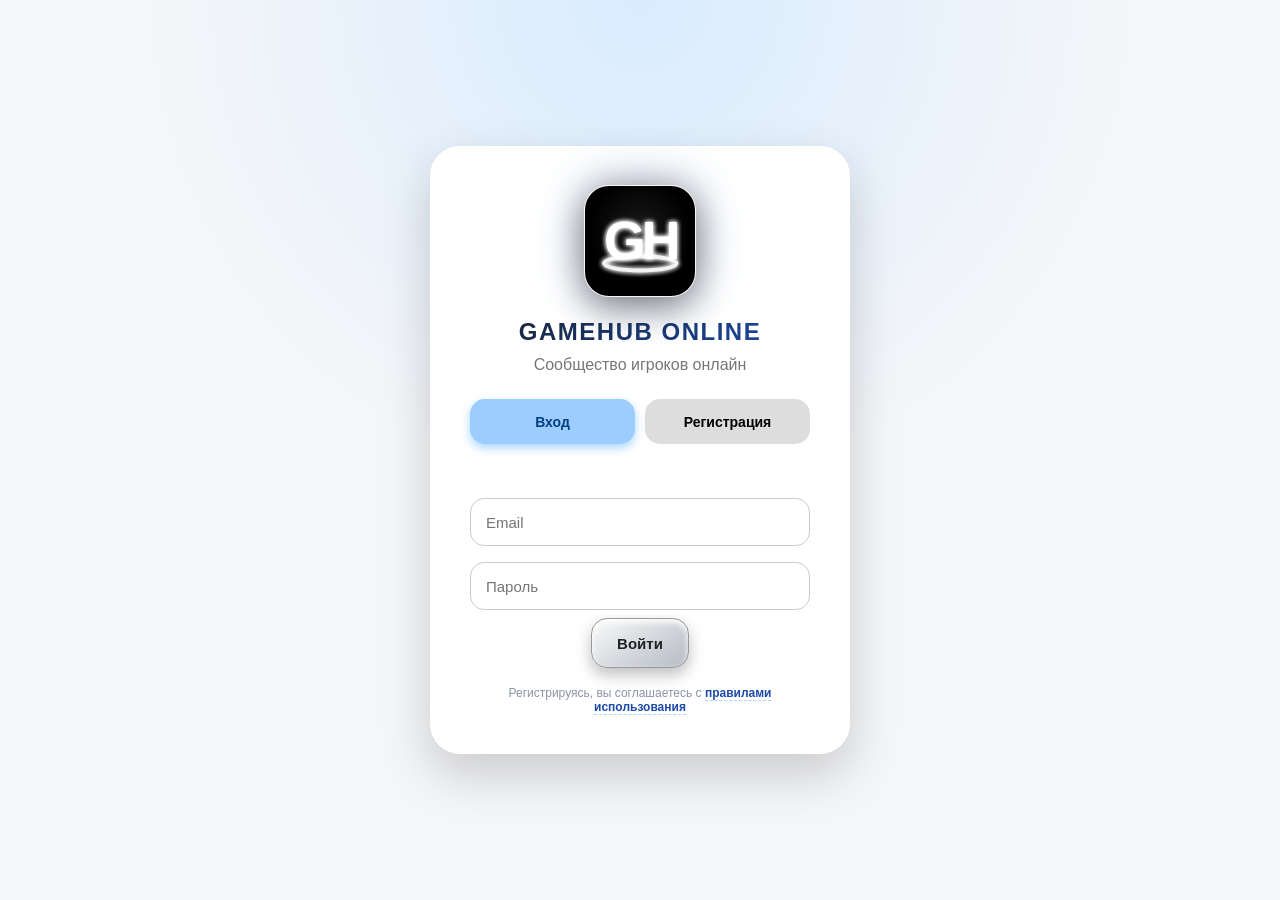
==== commit 866147bc: "Update index.html" ====
--- a/index.html
+++ b/index.html
@@ -265,10 +265,6 @@
   </div>
 </div>
 
-<!-- ============================================================
-     ПРАВИЛА — ОТДЕЛЬНЫЙ ПОЛНОЭКРАННЫЙ OVERLAY
-     Доступен и до авторизации, и после
-============================================================ -->
 <div id="rules-screen" class="rules-screen hidden">
   <div class="rules-screen-header">
     <button id="rules-back" class="guild-overlay-back" type="button">← Назад</button>
@@ -320,7 +316,7 @@
           <li>добавлять игры с ссылкой на официальный сайт — иконка автоматически подтягивается с сайта игры через сервис Google Favicons;</li>
           <li>создавать гильдии и вступать в них (вступление по одобрению владельца или заместителя);</li>
           <li>загружать в гильдию материалы (HTML, Excel, CSV, изображения, видео, аудио, PDF, текстовые файлы) и создавать шаблоны документов;</li>
-          <li>редактировать содержимое HTML-документов и таблиц прямо в браузере и импортировать таблицы/картинки с других сайтов;</li>
+          <li>создавать до 10 кастомных разделов гильдии с наполнением через HTML, Excel/CSV или Word (.docx);</li>
           <li>участвовать в голосовых и видео-конференциях с демонстрацией экрана.</li>
         </ul>
         <p>Платформа не является официальным представителем ни одной из игр, упомянутых пользователями, и не связана с их разработчиками или издателями.</p>
@@ -329,13 +325,13 @@
         <ul>
           <li>Платформа предоставляется «как есть». Администрация не гарантирует бесперебойную работу, отсутствие ошибок и сохранность данных.</li>
           <li>Администрация не несёт ответственности за содержание сообщений, файлов и материалов, которые публикуют пользователи.</li>
-          <li>Администрация не несёт ответственности за содержание внешних сайтов, ссылки на которые публикуют пользователи (в том числе за игры и файлы, скачанные с них).</li>
-          <li>Пользователь самостоятельно несёт ответственность за сохранность пароля к своему аккаунту и за все действия, совершённые под его аккаунтом.</li>
+          <li>Администрация не несёт ответственности за содержание внешних сайтов, ссылки на которые публикуют пользователи.</li>
+          <li>Пользователь самостоятельно несёт ответственность за сохранность пароля к своему аккаунту.</li>
           <li>Платформа не предназначена для хранения персональных данных третьих лиц, коммерческой тайны или иной чувствительной информации.</li>
         </ul>
 
         <h3 class="rules-h2" id="r-1-4">1.4. Пользовательский контент и модерация</h3>
-        <p>К пользовательскому контенту относятся: сообщения чата, названия и описания гильдий, загруженные материалы, шаблоны, ссылки на игры, аватары и любые другие данные, публикуемые пользователями.</p>
+        <p>К пользовательскому контенту относятся: сообщения чата, названия и описания гильдий, загруженные материалы, шаблоны, разделы гильдий, ссылки на игры, аватары и любые другие данные, публикуемые пользователями.</p>
         <p>Пользователь сохраняет права на свой контент, но предоставляет Платформе право хранить, отображать и передавать его другим пользователям в объёме, необходимом для работы сервиса.</p>
         <p>Администрация оставляет за собой право:</p>
         <ul>
@@ -373,7 +369,7 @@
           <li><b>Пароль</b> — обязателен при регистрации, хранится только в виде криптографического хэша (bcrypt). В открытом виде пароль не сохраняется и недоступен администрации.</li>
           <li><b>Никнейм</b> — обязателен, отображается другим пользователям в чате, гильдиях, конференциях.</li>
           <li><b>Ссылка на аватар, город, возраст, «о себе»</b> — указываются по желанию, отображаются в публичном профиле.</li>
-          <li><b>Загруженные файлы и шаблоны</b> — материалы, добавленные вами в гильдии.</li>
+          <li><b>Загруженные файлы и шаблоны</b> — материалы и разделы, добавленные вами в гильдии.</li>
         </ul>
 
         <p><b>2.2.2. Данные, которые появляются при использовании</b></p>
@@ -381,8 +377,9 @@
           <li><b>Сообщения чата</b>: текст сообщения, время отправки, ваш никнейм на момент отправки, внутренний идентификатор.</li>
           <li><b>Участие в гильдиях</b>: название и описание гильдии, ваша роль (владелец / заместитель / участник), статус (одобрен / заявка на рассмотрении), дата вступления.</li>
           <li><b>Добавленные игры</b>: название, ссылка на официальный сайт, иконка, дата добавления.</li>
-          <li><b>Участие в конференциях</b>: запись о том, что вы были в комнате, и ваш никнейм — отображается другим участникам.</li>
-          <li><b>Статус «онлайн»</b>: пока вы находитесь на сайте, другие пользователи видят вас в списке онлайн. Статус автоматически снимается при закрытии вкладки.</li>
+          <li><b>Созданные разделы гильдии</b>: название, HTML-содержимое, привязка к файлу источника.</li>
+          <li><b>Участие в конференциях</b>: запись о том, что вы были в комнате, и ваш никнейм.</li>
+          <li><b>Статус «онлайн»</b>: пока вы находитесь на сайте, другие пользователи видят вас в списке онлайн.</li>
         </ul>
 
         <p><b>2.2.3. Технические данные, собираемые Supabase Auth</b></p>
@@ -395,36 +392,36 @@
 
         <p><b>2.2.4. Что хранится в вашем браузере (localStorage)</b></p>
         <ul>
-          <li><b>Токен сессии</b> — уникальный ключ, по которому Платформа понимает, что вы авторизованы. Хранится в <code>localStorage</code>, доступен только вашему браузеру и передаётся только на сервера Supabase при запросах.</li>
+          <li><b>Токен сессии</b> — уникальный ключ, по которому Платформа понимает, что вы авторизованы.</li>
           <li>Никаких cookies для аналитики, рекламы или трекинга Платформа не устанавливает.</li>
           <li>Cookies сторонних сервисов могут устанавливаться только внутри встроенного фрейма MiroTalk P2P (см. раздел <a href="#r-2-3">2.3</a>).</li>
         </ul>
 
         <p><b>2.2.5. Что НЕ собирается</b></p>
         <ul>
-          <li>Платформа не запрашивает номер телефона, паспортные данные, платёжную информацию, геолокацию и иные чувствительные данные.</li>
-          <li>Платформа не читает содержимое ваших файлов за пределами тех, что вы сами загрузили в гильдии.</li>
+          <li>Платформа не запрашивает номер телефона, паспортные данные, платёжную информацию, геолокацию.</li>
+          <li>Платформа не читает содержимое ваших файлов за пределами тех, что вы сами загрузили.</li>
           <li>Платформа не имеет доступа к другим вкладкам браузера, истории, закладкам, буферу обмена.</li>
         </ul>
 
         <h3 class="rules-h2" id="r-2-3">2.3. Третьи сервисы, которые используются</h3>
         <p>Для работы Платформа обращается к внешним сервисам. Каждый из них получает минимально необходимый набор данных:</p>
         <ul>
-          <li><b>Supabase Inc.</b> — основная инфраструктура: база данных, авторизация, файловое хранилище, realtime. Все данные профиля, чата, гильдий, материалы и шаблоны физически хранятся на серверах Supabase.</li>
-          <li><b>MiroTalk P2P</b> (<i>p2p.mirotalk.com</i>) — внешний сервис для голосовых и видео-конференций. Когда вы заходите в комнату, в браузере загружается фрейм с сайта MiroTalk. Ваши аудио- и видеопотоки, а также демонстрация экрана, передаются через инфраструктуру MiroTalk либо напрямую между участниками (P2P). Платформа не записывает и не хранит эти потоки.</li>
-          <li><b>Google Favicons API</b> (<i>google.com/s2/favicons</i>) — используется для автоматической подгрузки иконки игры по её домену. Google получает доменное имя сайта игры.</li>
-          <li><b>jsDelivr CDN</b> (<i>cdn.jsdelivr.net</i>) — доставка библиотек <code>@supabase/supabase-js</code> и <code>xlsx</code>. Эти файлы не содержат ваших данных.</li>
-          <li><b>Публичные CORS-прокси</b> (например, allorigins.win, corsproxy.io, codetabs.com) — используются только когда вы сами запускаете функцию «Импорт с сайта». В этом случае Платформа через один из прокси запрашивает HTML указанной вами страницы. Прокси получает URL страницы, которую вы запросили.</li>
+          <li><b>Supabase Inc.</b> — основная инфраструктура: база данных, авторизация, файловое хранилище, realtime.</li>
+          <li><b>MiroTalk P2P</b> (<i>p2p.mirotalk.com</i>) — внешний сервис для голосовых и видео-конференций. Платформа не записывает и не хранит медиапотоки.</li>
+          <li><b>Google Favicons API</b> (<i>google.com/s2/favicons</i>) — автоматическая подгрузка иконки игры по её домену.</li>
+          <li><b>jsDelivr CDN</b> (<i>cdn.jsdelivr.net</i>) — доставка библиотек <code>@supabase/supabase-js</code>, <code>xlsx</code>, <code>mammoth</code>. Эти файлы не содержат ваших данных.</li>
+          <li><b>Публичные CORS-прокси</b> — используются только при работе функции «Импорт с сайта» в редакторе шаблонов.</li>
         </ul>
         <p>Платформа <b>не продаёт</b> и <b>не передаёт</b> ваши персональные данные третьим лицам для рекламы, маркетинга или аналитики.</p>
 
         <h3 class="rules-h2" id="r-2-4">2.4. Хранение данных и безопасность</h3>
         <ul>
           <li>Пароли хранятся в виде хэшей bcrypt (реализация Supabase Auth) и не могут быть восстановлены.</li>
-          <li>Доступ к данным на уровне базы ограничен политиками Row Level Security (RLS): пользователь может изменять только свои записи; в гильдиях — только то, на что даёт право его роль.</li>
+          <li>Доступ к данным ограничен политиками Row Level Security (RLS): пользователь может изменять только свои записи; в гильдиях — только то, на что даёт право его роль.</li>
           <li>Трафик между браузером и Supabase защищён по протоколу HTTPS/TLS.</li>
-          <li>Файлы, загруженные в гильдии, хранятся в публичных бакетах Supabase Storage. Это значит, что прямая ссылка на файл может быть открыта любым человеком, у которого есть эта ссылка. Не загружайте в гильдии конфиденциальные документы.</li>
-          <li>Сессия автоматически обновляется библиотекой Supabase JS; при выходе из аккаунта токен стирается.</li>
+          <li>Файлы, загруженные в гильдии, хранятся в публичных бакетах Supabase Storage. Не загружайте конфиденциальные документы.</li>
+          <li>Разделы гильдии рендерятся в изолированном <code>&lt;iframe sandbox&gt;</code>, скрипты внутри них не выполняются.</li>
         </ul>
         <p>При этом ни один сервис не может гарантировать абсолютную безопасность передачи данных в интернете. Используйте сложный пароль и не делитесь доступом к аккаунту с другими.</p>
 
@@ -433,19 +430,19 @@
         <ul>
           <li>изменить никнейм, аватар, город, возраст и текст «о себе» — самостоятельно в разделе «Профиль»;</li>
           <li>удалить свои сообщения в общем чате;</li>
-          <li>удалить свои материалы и шаблоны из гильдий;</li>
+          <li>удалить свои материалы, шаблоны и разделы из гильдий;</li>
           <li>выйти из гильдии или распустить гильдию, если вы её владелец и в ней нет других участников;</li>
-          <li>прекратить использование Платформы в любой момент, просто закрыв вкладку;</li>
+          <li>прекратить использование Платформы в любой момент;</li>
           <li>запросить полное удаление аккаунта и всех связанных данных.</li>
         </ul>
-        <p><b>Важно:</b> функция самостоятельного удаления аккаунта в интерфейсе пока не реализована. Удаление выполняется администрацией по запросу. Если вы удаляете гильдию, все её материалы и шаблоны удаляются безвозвратно.</p>
+        <p><b>Важно:</b> функция самостоятельного удаления аккаунта в интерфейсе пока не реализована. Удаление выполняется администрацией по запросу.</p>
         <p>Контакт для вопросов и запросов: <a href="mailto:gameplatform@internet.ru">gameplatform@internet.ru</a></p>
 
         <h3 class="rules-h2" id="r-2-6">2.6. Возрастные ограничения</h3>
-        <p>Платформа не предназначена для детей младше 13 лет. Если вам меньше 13 лет — пожалуйста, не регистрируйтесь. Если вам от 13 до 18 лет — используйте Платформу с разрешения родителей или законных представителей.</p>
+        <p>Платформа не предназначена для детей младше 13 лет. Если вам от 13 до 18 лет — используйте Платформу с разрешения родителей или законных представителей.</p>
 
         <h3 class="rules-h2" id="r-2-7">2.7. Изменения политики</h3>
-        <p>Администрация вправе обновлять настоящую Политику. Актуальная версия всегда доступна на этой странице, дата последнего обновления указана в шапке. Продолжение использования Платформы после публикации изменений означает согласие с новой редакцией.</p>
+        <p>Администрация вправе обновлять настоящую Политику. Актуальная версия всегда доступна на этой странице.</p>
 
         <h2 class="rules-h1" id="r-3">3. Согласие с правилами</h2>
         <p>Используя Платформу, вы подтверждаете, что:</p>
@@ -548,7 +545,6 @@
             <textarea id="import-html" placeholder="Откройте нужную страницу, нажмите Ctrl+U, выделите всё (Ctrl+A), скопируйте (Ctrl+C) и вставьте сюда…" spellcheck="false"></textarea>
             <div class="import-hint">
               Этот режим работает всегда: браузер отдаёт вам HTML, а парсер находит таблицы и картинки локально.
-              В поле URL укажите адрес страницы — это нужно, чтобы относительные ссылки картинок стали абсолютными.
             </div>
           </div>
 
@@ -572,6 +568,7 @@
 
 <script src="https://cdn.jsdelivr.net/npm/@supabase/supabase-js@2"></script>
 <script src="https://cdn.jsdelivr.net/npm/xlsx@0.18.5/dist/xlsx.full.min.js"></script>
+<script src="https://cdn.jsdelivr.net/npm/mammoth@1.6.0/mammoth.browser.min.js"></script>
 <script src="app.js"></script>
 
 </body>
--- a/style.css
+++ b/style.css
@@ -6,43 +6,40 @@
 body{ background:#ffffff; color:#20242a; min-height:100vh; }
 .hidden{ display:none!important; }
 
-/* AUTH */
+/* ============ AUTH ============ */
 .auth-screen{ width:100%; height:100vh; display:flex; justify-content:center; align-items:center;
     background:radial-gradient(circle at top, #d9ecff, transparent 45%), #f5f6f8; }
 .auth-card{ width:420px; padding:40px; background:white; border-radius:30px;
     box-shadow:0 20px 50px rgba(0,0,0,.18); text-align:center; }
-.logo{ width:90px; height:90px; margin:auto;
+
+.logo{
+    width:110px; height:110px; margin:auto;
     display:flex; align-items:center; justify-content:center;
-    border-radius:25px; font-size:34px; font-weight:900;
-    letter-spacing:2px;
-    background:linear-gradient(145deg,#2f7cff 0%,#1b4aa8 60%,#0f3c8a 100%);
-    color:#fff;
-    text-shadow:0 1px 0 rgba(255,255,255,.35), 0 3px 10px rgba(0,0,0,.25);
+    border-radius:24px;
+    background:#000;
+    position:relative;
     box-shadow:
-        inset 0 3px 8px rgba(255,255,255,.35),
-        inset 0 -4px 12px rgba(0,0,0,.20),
-        0 14px 32px rgba(47,124,255,.30),
-        0 0 0 1px rgba(255,255,255,.5);
-    position:relative;
-    animation:logoPulse 3.6s ease-in-out infinite;
+        0 0 0 1px rgba(255,255,255,.9),
+        0 0 40px rgba(0,0,0,.35),
+        0 14px 34px rgba(0,0,0,.30),
+        0 0 60px rgba(90,150,255,.20);
+    overflow:hidden;
 }
 .logo::after{
     content:"";
     position:absolute;
     inset:0;
     border-radius:inherit;
-    background:linear-gradient(180deg, rgba(255,255,255,.35), transparent 55%);
+    background:radial-gradient(circle at 50% 40%, rgba(255,255,255,.10), transparent 60%);
     pointer-events:none;
 }
-@keyframes logoPulse{
-    0%,100%{ box-shadow: inset 0 3px 8px rgba(255,255,255,.35), inset 0 -4px 12px rgba(0,0,0,.20), 0 14px 32px rgba(47,124,255,.30), 0 0 0 1px rgba(255,255,255,.5); }
-    50%    { box-shadow: inset 0 3px 8px rgba(255,255,255,.35), inset 0 -4px 12px rgba(0,0,0,.20), 0 18px 42px rgba(47,124,255,.50), 0 0 0 1px rgba(255,255,255,.7); }
-}
-
-.auth-card h1{ margin-top:20px; font-size:26px; letter-spacing:1px;
+.logo svg{ width:86%; height:86%; display:block; }
+
+.auth-card h1{ margin-top:22px; font-size:24px; letter-spacing:1.5px;
     background:linear-gradient(135deg,#1a2332 0%,#1b4aa8 100%);
     -webkit-background-clip:text; background-clip:text;
-    -webkit-text-fill-color:transparent; }
+    -webkit-text-fill-color:transparent;
+    font-weight:900; }
 .auth-card p{ color:#777; margin:10px 0 25px; }
 .auth-tabs{ display:flex; gap:10px; margin-bottom:20px; }
 .auth-tabs button{ flex:1; height:45px; border:none; border-radius:15px; cursor:pointer;
@@ -84,49 +81,55 @@
 .main-button:disabled{ opacity:.5; cursor:not-allowed; transform:none; }
 .main-button.small{ height:38px; padding:0 14px; font-size:13px; border-radius:12px; }
 
-/* TOPBAR */
+/* ============ TOPBAR ============ */
 .topbar{ height:92px; display:flex; justify-content:space-between; align-items:center;
     padding:0 28px; background:linear-gradient(180deg,#ffffff 0%,#fbfdff 100%);
     border-bottom:1px solid #e6eaf1;
     box-shadow:0 1px 0 rgba(255,255,255,1) inset, 0 4px 20px rgba(40,70,120,.08); }
 
-/* BRAND / ЛОГОТИП PlayStation style */
+/* ============ ЛОГОТИП (PlayStation-style) ============ */
 .brand{ display:flex; align-items:center; gap:16px;
-    padding:6px 22px 6px 8px; border-radius:18px;
-    background:linear-gradient(135deg,#f8fbff 0%,#ffffff 55%,#eef4ff 100%);
-    box-shadow:inset 0 1px 0 #fff, 0 8px 22px rgba(47,124,255,.12),
-        0 0 0 1px rgba(47,124,255,.10), 0 0 40px rgba(47,124,255,.10);
-    border:1px solid #e4ecf8; position:relative;
+    padding:4px 20px 4px 6px; border-radius:18px;
+    background:linear-gradient(135deg,#ffffff 0%,#f4f8ff 100%);
+    box-shadow:
+        inset 0 1px 0 #fff,
+        0 6px 22px rgba(0,0,0,.10),
+        0 0 0 1px rgba(0,0,0,.05);
+    border:1px solid #eaeef6;
+    position:relative;
     transition:transform .2s ease, box-shadow .25s ease; }
 .brand:hover{ transform:translateY(-1px);
-    box-shadow:inset 0 1px 0 #fff, 0 12px 28px rgba(47,124,255,.18),
-        0 0 0 1px rgba(47,124,255,.18), 0 0 50px rgba(47,124,255,.15); }
-
-.brand-logo{ position:relative; width:64px; height:64px; border-radius:18px;
-    background:linear-gradient(145deg,#4a96ff 0%,#1b4aa8 55%,#0a1f52 100%);
-    display:flex; align-items:center; justify-content:center;
+    box-shadow:
+        inset 0 1px 0 #fff,
+        0 10px 28px rgba(0,0,0,.15),
+        0 0 0 1px rgba(0,0,0,.08); }
+
+.brand-logo{
+    position:relative;
+    width:68px;
+    height:68px;
+    border-radius:16px;
+    background:#000;
+    display:flex;
+    align-items:center;
+    justify-content:center;
     overflow:hidden;
     box-shadow:
-        inset 0 3px 10px rgba(255,255,255,.45),
-        inset 0 -10px 20px rgba(0,0,0,.35),
-        0 14px 28px rgba(47,124,255,.50),
-        0 0 0 2px rgba(255,255,255,.85),
-        0 0 24px rgba(74,150,255,.35);
-    transform:rotate(-2deg);
-    transition:transform .25s ease; }
-.brand:hover .brand-logo{ transform:rotate(-6deg) scale(1.04); }
-.brand-logo::before{ content:""; position:absolute; top:0; left:0; right:0; height:50%;
-    background:linear-gradient(180deg, rgba(255,255,255,.55) 0%,
-        rgba(255,255,255,.10) 60%, transparent 100%);
-    border-radius:inherit; pointer-events:none; }
-.brand-logo::after{ content:""; position:absolute; bottom:-30%; left:-20%; right:-20%; height:60%;
-    background:radial-gradient(ellipse at center, rgba(74,150,255,.85) 0%, transparent 70%);
-    pointer-events:none; }
-.brand-logo-inner{ position:relative; z-index:2; color:#ffffff;
-    font-size:24px; font-weight:900; letter-spacing:2.5px;
-    font-family:"Segoe UI", Arial, sans-serif;
-    text-shadow:0 2px 0 rgba(0,0,0,.35), 0 4px 12px rgba(0,0,0,.45),
-        0 0 20px rgba(150,200,255,.45); }
+        0 0 0 1px rgba(255,255,255,.9),
+        0 8px 20px rgba(0,0,0,.35),
+        0 0 40px rgba(0,0,0,.20);
+    transition:transform .25s ease;
+}
+.brand:hover .brand-logo{ transform:scale(1.03); }
+.brand-logo::after{
+    content:"";
+    position:absolute;
+    inset:0;
+    border-radius:inherit;
+    background:radial-gradient(circle at 50% 40%, rgba(255,255,255,.10), transparent 60%);
+    pointer-events:none;
+}
+.brand-logo svg{ width:88%; height:88%; display:block; }
 
 .brand-text{ display:flex; flex-direction:column; justify-content:center;
     line-height:1; min-width:0; }
@@ -136,7 +139,7 @@
     line-height:1; white-space:nowrap; color:#0a1226;
     text-shadow:0 1px 0 rgba(255,255,255,.9);
     font-family:"Segoe UI", Arial, sans-serif; }
-.brand-name span{ background:linear-gradient(135deg,#4a96ff 0%,#1b4aa8 70%,#0a1f52 100%);
+.brand-name span{ background:linear-gradient(135deg,#2f7cff 0%,#1b4aa8 70%,#0a1f52 100%);
     -webkit-background-clip:text; background-clip:text;
     -webkit-text-fill-color:transparent; color:#1b4aa8; font-weight:900;
     letter-spacing:1.2px; }
@@ -161,7 +164,7 @@
 .top-profile img{ width:55px; height:55px; border-radius:50%; object-fit:cover;
     border:3px solid white; box-shadow:0 5px 15px rgba(0,0,0,.3); background:#eef2f8; }
 
-/* LAYOUT */
+/* ============ LAYOUT ============ */
 .layout{ display:flex; min-height:calc(100vh - 92px); }
 .sidebar{ width:270px; background:linear-gradient(180deg,#f1f3f6,#d8dce2);
     padding:20px; box-shadow:5px 0 25px rgba(0,0,0,.15); }
@@ -771,7 +774,7 @@
 .editor-pane-code textarea:focus{ background:#fff; }
 .editor-pane-code textarea[readonly]{ background:#f4f6f8; color:#4a5568; cursor:not-allowed; }
 
-/* IMPORT PANE */
+/* IMPORT */
 .editor-pane-import.active{
     display:flex;
     flex-direction:column;
@@ -1130,7 +1133,6 @@
 .online-dot{ display:inline-block; width:12px; height:12px;
     background:#00d000; border-radius:50%; margin-right:6px; vertical-align:middle; }
 
-/* ONLINE PAGE */
 .online-list-page{ display:grid; grid-template-columns:repeat(auto-fill, minmax(220px, 1fr)); gap:12px; }
 .online-user-card{ background:white; border:1px solid #e8edf5; border-radius:16px;
     padding:14px; display:flex; align-items:center; gap:12px;
@@ -1147,8 +1149,34 @@
 .online-user-meta{ font-size:11.5px; color:#8a94a8; margin-top:2px; }
 
 /* ============================================================
-   ПРАВИЛА И ПОЛИТИКА
+   ПРАВИЛА — ОТДЕЛЬНЫЙ ПОЛНОЭКРАННЫЙ OVERLAY
 ============================================================ */
+.rules-screen{
+    position:fixed; inset:0; z-index:1500;
+    background:linear-gradient(180deg,#f4f7fb,#e9eef6);
+    display:flex; flex-direction:column; overflow:hidden;
+    animation:rules-in .25s ease;
+}
+@keyframes rules-in{ from{ transform:translateY(20px); opacity:0; } to{ transform:translateY(0); opacity:1; } }
+
+.rules-screen-header{
+    height:72px; flex-shrink:0;
+    background:white; border-bottom:1px solid #e6eaf1;
+    display:flex; align-items:center; gap:16px;
+    padding:0 24px;
+    box-shadow:0 2px 12px rgba(40,70,120,.08);
+    position:relative; z-index:2;
+}
+.rules-screen-body{
+    flex:1; overflow-y:auto;
+    padding:26px;
+}
+.rules-screen-body .rules-layout{
+    max-width:1180px;
+    width:100%;
+    margin:0 auto;
+}
+
 .rules-layout{
     display:grid;
     grid-template-columns:260px 1fr;
@@ -1200,10 +1228,6 @@
     color:#1b4aa8;
     border-left-color:#a9d6ff;
 }
-.rules-toc-link:active{
-    background:#eef4ff;
-    border-left-color:#2f7cff;
-}
 .rules-body{
     background:white;
     border-radius:22px;
@@ -1250,19 +1274,10 @@
     margin:22px 0 10px;
     letter-spacing:-0.1px;
 }
-.rules-body p{
-    margin:8px 0 12px;
-    color:#3a4556;
-}
+.rules-body p{ margin:8px 0 12px; color:#3a4556; }
 .rules-body p b{ color:#1a2332; }
-.rules-body ul{
-    margin:8px 0 14px 0;
-    padding-left:22px;
-}
-.rules-body li{
-    margin:6px 0;
-    color:#3a4556;
-}
+.rules-body ul{ margin:8px 0 14px 0; padding-left:22px; }
+.rules-body li{ margin:6px 0; color:#3a4556; }
 .rules-body li b{ color:#1a2332; }
 .rules-body a{
     color:#1b4aa8;
@@ -1270,10 +1285,7 @@
     border-bottom:1px dashed #a9d6ff;
     transition:.15s;
 }
-.rules-body a:hover{
-    color:#0f3c8a;
-    border-bottom-color:#2f7cff;
-}
+.rules-body a:hover{ color:#0f3c8a; border-bottom-color:#2f7cff; }
 .rules-signature{
     margin-top:30px;
     padding-top:18px;
@@ -1286,9 +1298,12 @@
 
 /* PRINT */
 @media print{
-    .sidebar, .rightbar, .topbar, .rules-toc, .rules-meta .main-button{ display:none !important; }
+    .sidebar, .rightbar, .topbar, .rules-toc, .rules-meta .main-button,
+    .rules-screen-header, .brand, .top-profile{ display:none !important; }
     .layout{ display:block; }
     .content{ padding:0; }
+    .rules-screen{ position:static; background:white; }
+    .rules-screen-body{ padding:0; overflow:visible; }
     .rules-body{ box-shadow:none; border:none; padding:0; }
     .rules-h1{ page-break-after:avoid; }
     .rules-h2{ page-break-after:avoid; }
@@ -1324,6 +1339,9 @@
     .import-grid-images{ grid-template-columns:repeat(auto-fill, minmax(140px, 1fr)); }
     .import-footer{ flex-direction:column; align-items:stretch; }
     .import-footer-actions .main-button{ flex:1; }
+
+    .rules-screen-header{ height:auto; padding:12px 16px; flex-wrap:wrap; }
+    .rules-screen-body{ padding:14px; }
     .rules-layout{ grid-template-columns:1fr; }
     .rules-toc{ position:static; max-height:none; }
     .rules-body{ padding:22px 20px; font-size:14px; }
@@ -1332,35 +1350,12 @@
 }
 
 @media(max-width:700px){
-    .topbar{
-        height:auto !important;
-        padding:10px 14px !important;
-        flex-wrap:wrap;
-        gap:10px;
-    }
-    .brand{
-        padding:4px 14px 4px 6px !important;
-        gap:10px !important;
-    }
-    .brand-logo{
-        width:48px !important;
-        height:48px !important;
-        border-radius:14px !important;
-    }
-    .brand-logo-inner{
-        font-size:18px;
-        letter-spacing:1.5px;
-    }
-    .brand-name{
-        font-size:15px !important;
-        letter-spacing:.6px !important;
-    }
-    .brand-sub{
-        font-size:8.5px !important;
-        letter-spacing:1.2px !important;
-        padding:2px 8px 2px 6px;
-    }
-    .brand-sub::before{
-        width:5px; height:5px;
-    }
-}
+    .topbar{ height:auto !important; padding:10px 14px !important; flex-wrap:wrap; gap:10px; }
+    .brand{ padding:4px 14px 4px 6px !important; gap:10px !important; }
+    .brand-logo{ width:52px !important; height:52px !important; border-radius:14px !important; }
+    .brand-name{ font-size:15px !important; letter-spacing:.6px !important; }
+    .brand-sub{ font-size:8.5px !important; letter-spacing:1.2px !important; padding:2px 8px 2px 6px; }
+    .brand-sub::before{ width:5px; height:5px; }
+    .logo{ width:92px; height:92px; border-radius:20px; }
+    .auth-card h1{ font-size:20px; }
+}
